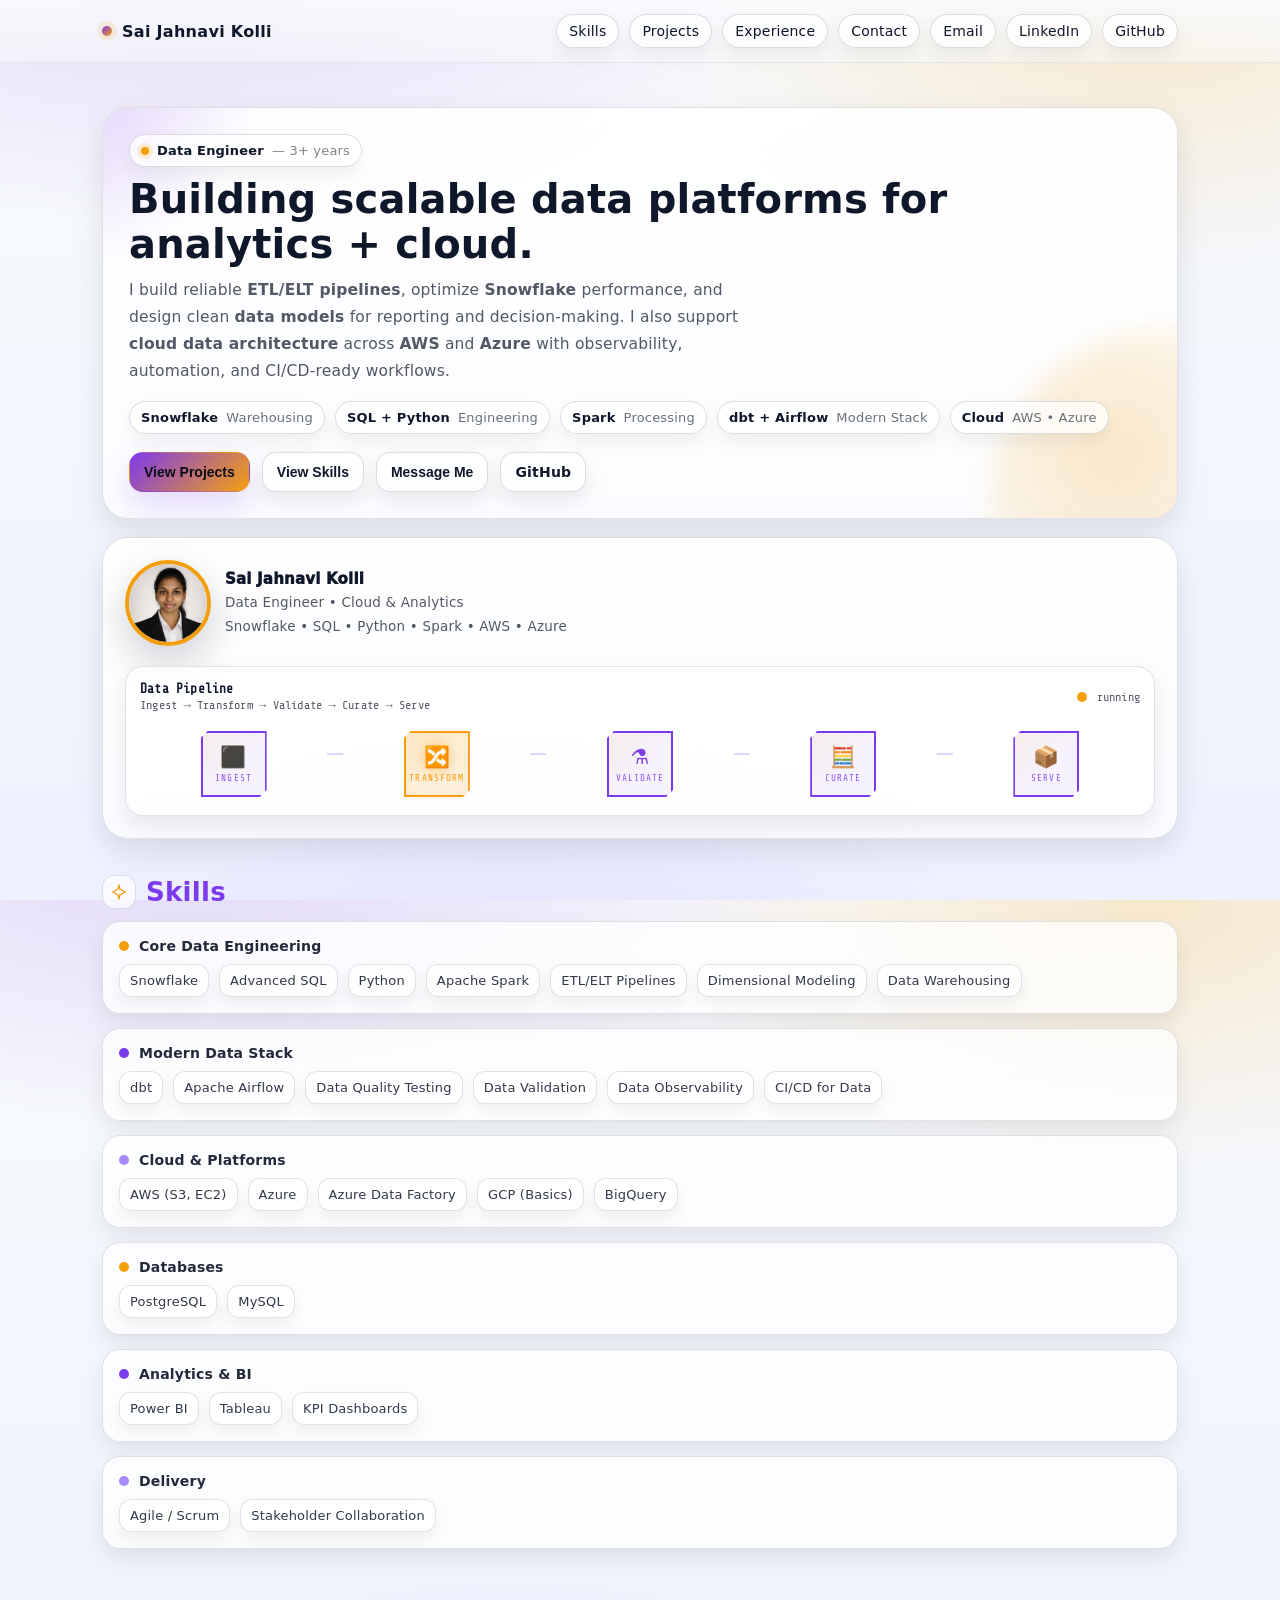
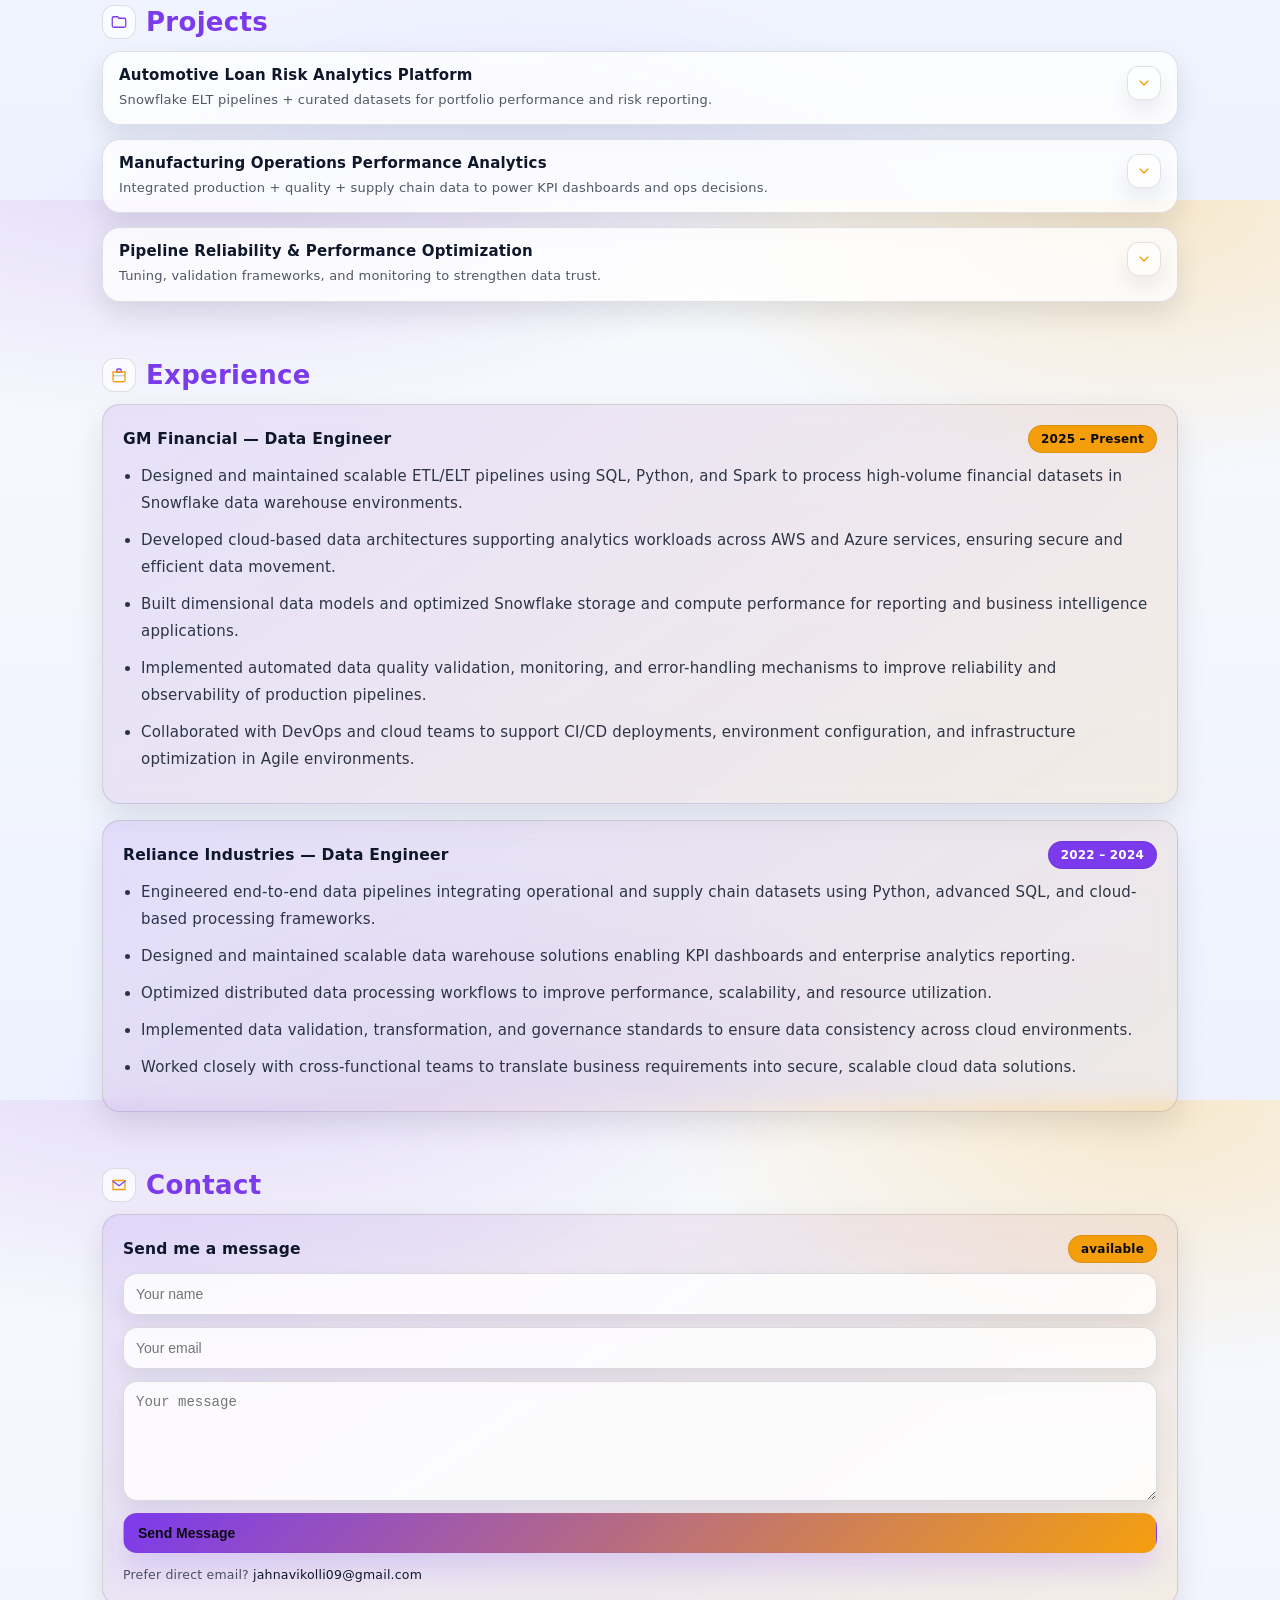
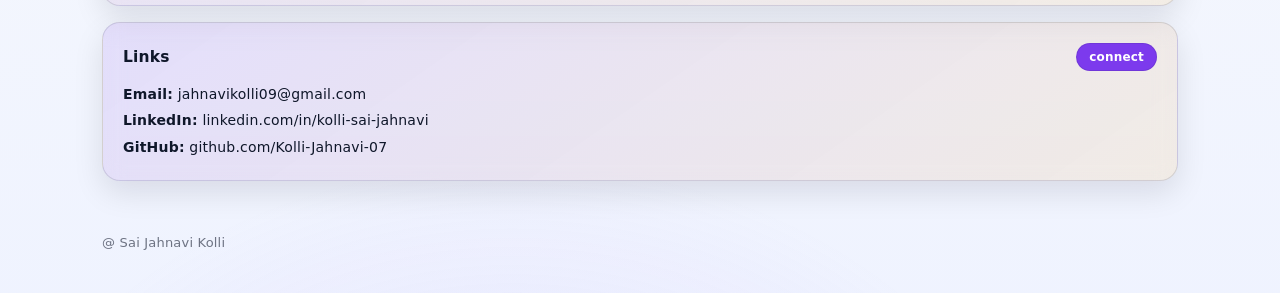
==== index.html @ c8b433aa "Update index.html" ====
<!doctype html>
<html lang="en">
<head>
  <meta charset="utf-8" />
  <meta name="viewport" content="width=device-width,initial-scale=1" />
  <title>Sai Jahnavi Kolli | Data Engineer</title>

  <meta name="description" content="Sai Jahnavi Kolli - Data Engineer specializing in Snowflake, SQL, Python, Spark, and Cloud Data Platforms.">

  <link rel="preconnect" href="https://fonts.googleapis.com">
  <link href="https://fonts.googleapis.com/css2?family=Share+Tech+Mono&family=Bebas+Neue&display=swap" rel="stylesheet">

  <link rel="stylesheet" href="styles.css" />
</head>

<body>
  <div class="topbar">
    <div class="container">
      <div class="nav">
        <div class="brand">
          <span class="dot"></span>
          <span>Sai Jahnavi Kolli</span>
        </div>

        <div class="links">
          <a class="pill" href="#skills">Skills</a>
          <a class="pill" href="#projects">Projects</a>
          <a class="pill" href="#experience">Experience</a>
          <a class="pill" href="#contact">Contact</a>
          <a class="pill" href="mailto:jahnavikolli09@gmail.com">Email</a>
          <a class="pill" href="https://linkedin.com/in/kolli-sai-jahnavi" target="_blank" rel="noreferrer">LinkedIn</a>
          <a class="pill" href="https://github.com/Kolli-Jahnavi-07" target="_blank" rel="noreferrer">GitHub</a>
          <!--
          <a class="pill" href="https://medium.com/@kollijahnavi07" target="_blank" rel="noreferrer">Medium</a>
          -->
        </div>
      </div>
    </div>
  </div>

  <main class="container">
    <!-- HERO -->
    <section class="hero" id="top">
      <div class="heroGrid">
        <div class="card heroMain">
          <div class="glow"></div>
          <div class="glow2"></div>

          <div style="position:relative; z-index:2;">
            <div class="badge" style="width:fit-content;">
              <span class="badgeDot"></span>
              <b>Data Engineer</b> <span style="opacity:.85;">— 3+ years</span>
            </div>

            <h1>Building scalable data platforms for analytics + cloud.</h1>

            <p class="subtitle">
              I build reliable <b>ETL/ELT pipelines</b>, optimize <b>Snowflake</b> performance, and design clean <b>data models</b> for reporting and decision-making.
              I also support <b>cloud data architecture</b> across <b>AWS</b> and <b>Azure</b> with observability, automation, and CI/CD-ready workflows.
            </p>

            <div class="badgeRow">
              <span class="badge"><b>Snowflake</b> Warehousing</span>
              <span class="badge"><b>SQL + Python</b> Engineering</span>
              <span class="badge"><b>Spark</b> Processing</span>
              <span class="badge"><b>dbt + Airflow</b> Modern Stack</span>
              <span class="badge"><b>Cloud</b> AWS • Azure</span>
            </div>

            <div class="ctaRow">
              <button class="btn btnPrimary" data-jump="projects">View Projects</button>
              <button class="btn" data-jump="skills">View Skills</button>
              <button class="btn" data-jump="contact">Message Me</button>
              <a class="btn" href="https://github.com/Kolli-Jahnavi-07" target="_blank" rel="noreferrer">GitHub</a>
            </div>
          </div>
        </div>

        <div class="card heroSide">
          <div class="profileRow">
            <img class="avatar" src="profile.jpg" alt="Profile photo" />
            <div class="idBlock">
              <div class="role">Sai Jahnavi Kolli</div>
              <div class="meta">Data Engineer • Cloud & Analytics</div>
              <div class="meta">Snowflake • SQL • Python • Spark • AWS • Azure</div>
            </div>
          </div>

          <!-- KEEPING YOUR RUNNING ETL PIPELINE -->
          <div class="pipeWrap">
            <div class="pipeTop">
              <div class="left">
                <b>Data Pipeline</b>
                <span>Ingest → Transform → Validate → Curate → Serve</span>
              </div>
              <div class="status">
                <span class="pulse"></span>
                <span>running</span>
              </div>
            </div>

            <div class="cssPipeline" id="cssPipeline"></div>
          </div>
        </div>
      </div>
    </section>

    <!-- SKILLS -->
    <section class="section" id="skills">
      <div class="sectionHeader">
        <h2>
          <span aria-hidden="true" class="sectionIcon">
            <svg width="18" height="18" viewBox="0 0 24 24" fill="none">
              <path d="M12 2l1.2 6.2L20 12l-6.8 3.8L12 22l-1.2-6.2L4 12l6.8-3.8L12 2z" stroke="rgba(245,158,11,1)" stroke-width="1.7" />
            </svg>
          </span>
          Skills
        </h2>
      </div>

      <div class="skillGrid">
        <div class="skillBox">
          <h3><span class="dotSmall yellow"></span>Core Data Engineering</h3>
          <div class="skillPills">
            <span class="skill">Snowflake</span>
            <span class="skill">Advanced SQL</span>
            <span class="skill">Python</span>
            <span class="skill">Apache Spark</span>
            <span class="skill">ETL/ELT Pipelines</span>
            <span class="skill">Dimensional Modeling</span>
            <span class="skill">Data Warehousing</span>
          </div>
        </div>

        <div class="skillBox">
          <h3><span class="dotSmall violet"></span>Modern Data Stack</h3>
          <div class="skillPills">
            <span class="skill">dbt</span>
            <span class="skill">Apache Airflow</span>
            <span class="skill">Data Quality Testing</span>
            <span class="skill">Data Validation</span>
            <span class="skill">Data Observability</span>
            <span class="skill">CI/CD for Data</span>
          </div>
        </div>

        <div class="skillBox">
          <h3><span class="dotSmall violetSoft"></span>Cloud & Platforms</h3>
          <div class="skillPills">
            <span class="skill">AWS (S3, EC2)</span>
            <span class="skill">Azure</span>
            <span class="skill">Azure Data Factory</span>
            <span class="skill">GCP (Basics)</span>
            <span class="skill">BigQuery</span>
          </div>
        </div>

        <div class="skillBox">
          <h3><span class="dotSmall yellow"></span>Databases</h3>
          <div class="skillPills">
            <span class="skill">PostgreSQL</span>
            <span class="skill">MySQL</span>
          </div>
        </div>

        <div class="skillBox">
          <h3><span class="dotSmall violet"></span>Analytics & BI</h3>
          <div class="skillPills">
            <span class="skill">Power BI</span>
            <span class="skill">Tableau</span>
            <span class="skill">KPI Dashboards</span>
          </div>
        </div>

        <div class="skillBox">
          <h3><span class="dotSmall violetSoft"></span>Delivery</h3>
          <div class="skillPills">
            <span class="skill">Agile / Scrum</span>
            <span class="skill">Stakeholder Collaboration</span>
          </div>
        </div>
      </div>
    </section>

    <!-- PROJECTS -->
    <section class="section" id="projects">
      <div class="sectionHeader">
        <h2>
          <span aria-hidden="true" class="sectionIcon">
            <svg width="18" height="18" viewBox="0 0 24 24" fill="none">
              <path d="M3 7a2 2 0 0 1 2-2h5l2 2h7a2 2 0 0 1 2 2v8a2 2 0 0 1-2 2H5a2 2 0 0 1-2-2V7z" stroke="rgba(124,58,237,1)" stroke-width="1.7" />
            </svg>
          </span>
          Projects
        </h2>
      </div>

      <div class="grid3">
        <details class="projectCard">
          <summary>
            <div class="projTitle">
              <b>Automotive Loan Risk Analytics Platform</b>
              <span>Snowflake ELT pipelines + curated datasets for portfolio performance and risk reporting.</span>
            </div>
            <div class="caret" aria-hidden="true">
              <svg width="16" height="16" viewBox="0 0 24 24" fill="none">
                <path d="M6 9l6 6 6-6" stroke="rgba(245,158,11,1)" stroke-width="2" stroke-linecap="round"/>
              </svg>
            </div>
          </summary>
          <div class="projBody">
            Built an analytics-ready warehouse layer in Snowflake with clean dimensional modeling, standardized transformations, and automated validation to support risk KPIs and BI dashboards.
            <div class="tags">
              <span class="tagP">Snowflake</span><span class="tagP">SQL</span><span class="tagP">Python</span><span class="tagP">Dimensional Modeling</span><span class="tagP">dbt</span>
            </div>
          </div>
        </details>

        <details class="projectCard">
          <summary>
            <div class="projTitle">
              <b>Manufacturing Operations Performance Analytics</b>
              <span>Integrated production + quality + supply chain data to power KPI dashboards and ops decisions.</span>
            </div>
            <div class="caret" aria-hidden="true">
              <svg width="16" height="16" viewBox="0 0 24 24" fill="none">
                <path d="M6 9l6 6 6-6" stroke="rgba(245,158,11,1)" stroke-width="2" stroke-linecap="round"/>
              </svg>
            </div>
          </summary>
          <div class="projBody">
            Unified multiple sources into a consistent analytics layer, improved data reliability with profiling/validation, and enabled KPI-based operational reporting for leadership.
            <div class="tags">
              <span class="tagP">SQL</span><span class="tagP">Python</span><span class="tagP">Data Modeling</span><span class="tagP">Analytics</span>
            </div>
          </div>
        </details>

        <details class="projectCard">
          <summary>
            <div class="projTitle">
              <b>Pipeline Reliability & Performance Optimization</b>
              <span>Tuning, validation frameworks, and monitoring to strengthen data trust.</span>
            </div>
            <div class="caret" aria-hidden="true">
              <svg width="16" height="16" viewBox="0 0 24 24" fill="none">
                <path d="M6 9l6 6 6-6" stroke="rgba(245,158,11,1)" stroke-width="2" stroke-linecap="round"/>
              </svg>
            </div>
          </summary>
          <div class="projBody">
            Reduced processing time through query/Spark optimization, standardized reconciliation and error handling, and strengthened observability for production stability.
            <div class="tags">
              <span class="tagP">Spark</span><span class="tagP">Airflow</span><span class="tagP">Data Quality</span><span class="tagP">Snowflake</span>
            </div>
          </div>
        </details>
      </div>
    </section>

    <!-- EXPERIENCE -->
    <section class="section" id="experience">
      <div class="sectionHeader">
        <h2>
          <span aria-hidden="true" class="sectionIcon">
            <svg width="18" height="18" viewBox="0 0 24 24" fill="none">
              <path d="M9 6a2 2 0 0 1 2-2h2a2 2 0 0 1 2 2v2H9V6z" stroke="rgba(124,58,237,1)" stroke-width="1.7"/>
              <path d="M4 8h16v11a2 2 0 0 1-2 2H6a2 2 0 0 1-2-2V8z" stroke="rgba(245,158,11,1)" stroke-width="1.7"/>
              <path d="M4 13h16" stroke="rgba(15,23,42,0.25)" stroke-width="1.4"/>
            </svg>
          </span>
          Experience
        </h2>
      </div>

      <div class="grid2">
        <div class="panel">
          <div class="panelTitle">
            <h3>GM Financial — Data Engineer</h3>
            <span class="chip">2025 – Present</span>
          </div>
          <ul class="expBullets">
            <li>Designed and maintained scalable ETL/ELT pipelines using SQL, Python, and Spark to process high-volume financial datasets in Snowflake data warehouse environments.</li>
            <li>Developed cloud-based data architectures supporting analytics workloads across AWS and Azure services, ensuring secure and efficient data movement.</li>
            <li>Built dimensional data models and optimized Snowflake storage and compute performance for reporting and business intelligence applications.</li>
            <li>Implemented automated data quality validation, monitoring, and error-handling mechanisms to improve reliability and observability of production pipelines.</li>
            <li>Collaborated with DevOps and cloud teams to support CI/CD deployments, environment configuration, and infrastructure optimization in Agile environments.</li>
          </ul>
        </div>

        <div class="panel">
          <div class="panelTitle">
            <h3>Reliance Industries — Data Engineer</h3>
            <span class="chip purple">2022 – 2024</span>
          </div>
          <ul class="expBullets">
            <li>Engineered end-to-end data pipelines integrating operational and supply chain datasets using Python, advanced SQL, and cloud-based processing frameworks.</li>
            <li>Designed and maintained scalable data warehouse solutions enabling KPI dashboards and enterprise analytics reporting.</li>
            <li>Optimized distributed data processing workflows to improve performance, scalability, and resource utilization.</li>
            <li>Implemented data validation, transformation, and governance standards to ensure data consistency across cloud environments.</li>
            <li>Worked closely with cross-functional teams to translate business requirements into secure, scalable cloud data solutions.</li>
          </ul>
        </div>
      </div>
    </section>

    <!-- CONTACT -->
    <section class="section" id="contact">
      <div class="sectionHeader">
        <h2>
          <span aria-hidden="true" class="sectionIcon">
            <svg width="18" height="18" viewBox="0 0 24 24" fill="none">
              <path d="M4 6h16v12H4V6z" stroke="rgba(245,158,11,1)" stroke-width="1.7"/>
              <path d="M4 7l8 6 8-6" stroke="rgba(124,58,237,1)" stroke-width="1.7" stroke-linecap="round"/>
            </svg>
          </span>
          Contact
        </h2>
      </div>

      <div class="grid2">
        <div class="panel">
          <div class="panelTitle">
            <h3>Send me a message</h3>
            <span class="chip">available</span>
          </div>

          <form class="form" action="https://formspree.io/f/xdawzerl" method="POST">
            <input type="hidden" name="_subject" value="New message from saijahnavikolli.com">
            <input type="hidden" name="_next" value="https://saijahnavikolli.com/thankyou.html">
            <input type="text" name="_gotcha" style="display:none">

            <div class="fieldRow">
              <input class="input" type="text" name="name" placeholder="Your name" required />
              <input class="input" type="email" name="email" placeholder="Your email" required />
            </div>

            <textarea class="textarea" name="message" placeholder="Your message" required></textarea>

            <button class="btn btnPrimary" type="submit">Send Message</button>

            <div class="helperText">
              Prefer direct email? <a href="mailto:jahnavikolli09@gmail.com">jahnavikolli09@gmail.com</a>
            </div>
          </form>
        </div>

        <div class="panel">
          <div class="panelTitle">
            <h3>Links</h3>
            <span class="chip purple">connect</span>
          </div>
          <div class="linkBlock">
            <div><b>Email:</b> <a href="mailto:jahnavikolli09@gmail.com">jahnavikolli09@gmail.com</a></div>
            <div><b>LinkedIn:</b> <a href="https://linkedin.com/in/kolli-sai-jahnavi" target="_blank" rel="noreferrer">linkedin.com/in/kolli-sai-jahnavi</a></div>
            <div><b>GitHub:</b> <a href="https://github.com/Kolli-Jahnavi-07" target="_blank" rel="noreferrer">github.com/Kolli-Jahnavi-07</a></div>
         
          </div>
        </div>
      </div>
    </section>

    <footer>@ Sai Jahnavi Kolli</footer>
  </main>

  <script src="script.js"></script>
</body>
</html>
---- styles.css ----
:root{
  /* LIGHT MODE + VIBRANT THEME */
  --bg: #f8fafc;
  --bg2:#eef2ff;
  --text:#0f172a;
  --muted: rgba(15,23,42,0.72);
  --soft: rgba(15,23,42,0.62);

  --yellow: #f59e0b;
  --violet: #7c3aed;
  --violetSoft:#a78bfa;

  --stroke: rgba(15,23,42,0.12);
  --stroke2: rgba(15,23,42,0.18);

  --card: linear-gradient(145deg, rgba(124,58,237,0.12), rgba(245,158,11,0.10));
  --card2: linear-gradient(180deg, rgba(255,255,255,0.92), rgba(255,255,255,0.70));

  --shadow2: 0 12px 30px rgba(2,6,23,0.10);
  --radius: 18px;
  --radius2: 26px;
  --max: 1120px;
}

*{ box-sizing:border-box; }
html,body{ height:100%; }
html{ scroll-behavior: smooth; }

body{
  margin:0;
  background:
    radial-gradient(1100px 520px at 15% -10%, rgba(124,58,237,0.20), transparent 60%),
    radial-gradient(900px 500px at 90% 0%, rgba(245,158,11,0.20), transparent 55%),
    radial-gradient(900px 700px at 40% 120%, rgba(167,139,250,0.18), transparent 60%),
    linear-gradient(180deg, var(--bg), var(--bg2));
  color: var(--text);
  font-family: ui-sans-serif, system-ui, -apple-system, Segoe UI, Roboto, Arial, "Apple Color Emoji","Segoe UI Emoji";
  letter-spacing: 0.2px;
  overflow-x:hidden;
}

a{ color: var(--text); text-decoration:none; }
a:hover{ text-decoration:underline; text-underline-offset:4px; }
.container{ max-width: var(--max); margin:0 auto; padding:0 22px; }

/* ── Topbar ── */
.topbar{
  position: sticky; top:0; z-index:40;
  backdrop-filter: blur(14px);
  background: linear-gradient(to bottom, rgba(248,250,252,0.92), rgba(248,250,252,0.55));
  border-bottom: 1px solid rgba(15,23,42,0.08);
}
.nav{
  display:flex; align-items:center; justify-content:space-between;
  padding: 14px 0; gap: 14px;
}
.brand{
  display:flex; align-items:center; gap:10px;
  font-weight: 900; letter-spacing: .3px; white-space: nowrap;
}
.dot{
  width:10px; height:10px; border-radius:999px;
  background: linear-gradient(135deg, var(--violet), var(--yellow));
  box-shadow: 0 0 0 5px rgba(245,158,11,0.14);
}
.links{
  display:flex; gap: 10px; align-items:center;
  color: var(--muted); font-size: 14px;
  flex-wrap: wrap; justify-content:flex-end;
}
.pill{
  padding: 8px 12px; border-radius: 999px;
  border: 1px solid rgba(15,23,42,0.14);
  background: rgba(255,255,255,0.70);
  transition: transform .18s ease, background .18s ease, border .18s ease;
  display:inline-flex; gap:8px; align-items:center;
  box-shadow: 0 8px 18px rgba(2,6,23,0.06);
}
.pill:hover{
  transform: translateY(-1px);
  background: rgba(255,255,255,0.92);
  border-color: rgba(124,58,237,0.35);
  text-decoration:none;
}

/* ── Hero ── */
.hero{ padding: 44px 0 8px; }
.heroGrid{
  display:grid;
  grid-template-columns: 1fr;  /* ✅ Always single column */
  gap: 18px;
  align-items: stretch;
}
.card{
  border-radius: var(--radius2);
  border: 1px solid rgba(15,23,42,0.12);
  background: var(--card2);
  box-shadow: var(--shadow2);
  position:relative; overflow:hidden;
}
.glow{
  position:absolute; inset:-140px auto auto -140px;
  width: 320px; height: 320px; border-radius: 999px;
  background: radial-gradient(circle at 30% 30%, rgba(124,58,237,0.30), transparent 65%);
  filter: blur(8px); opacity: 0.85; pointer-events:none;
}
.glow2{
  position:absolute; inset:auto -170px -170px auto;
  width: 360px; height: 360px; border-radius: 999px;
  background: radial-gradient(circle at 35% 35%, rgba(245,158,11,0.26), transparent 72%);
  filter: blur(12px); opacity: 0.85; pointer-events:none;
}
.heroMain{ padding: 26px; }
.heroSide{ padding: 22px; display:flex; flex-direction: column; gap: 14px; }

h1{
  margin: 10px 0 10px;
  font-size: 40px; line-height: 1.12; letter-spacing: .2px;
}
.subtitle{
  color: var(--muted); font-size: 15.5px;
  line-height: 1.75; margin: 0 0 16px; max-width: 66ch;
}

/* badges + buttons */
.badgeRow{ display:flex; flex-wrap:wrap; gap:10px; margin-top: 10px; }
.badge{
  font-size: 13px; padding: 8px 11px;
  border-radius: 999px; border: 1px solid rgba(15,23,42,0.14);
  background: rgba(255,255,255,0.75); color: var(--soft);
  display:inline-flex; align-items:center; gap:8px;
  transition: transform .18s ease, border .18s ease, background .18s ease;
  box-shadow: 0 8px 18px rgba(2,6,23,0.06);
}
.badgeDot{
  width:8px;height:8px;border-radius:99px;background:var(--yellow);
  display:inline-block;box-shadow:0 0 0 4px rgba(245,158,11,0.18);
}
.badge b{ color: var(--text); font-weight: 850; }
.badge:hover{ transform: translateY(-1px); border-color: rgba(245,158,11,0.45); background: rgba(255,255,255,0.95); }

.ctaRow{ display:flex; gap: 12px; flex-wrap: wrap; margin-top: 18px; }
.btn{
  padding: 11px 14px; border-radius: 14px;
  border: 1px solid rgba(15,23,42,0.14);
  background: rgba(255,255,255,0.75);
  color: var(--text); cursor: pointer;
  display:inline-flex; align-items:center; gap: 10px;
  transition: transform .18s ease, background .18s ease, border .18s ease;
  font-weight: 800; font-size: 14px;
  box-shadow: 0 10px 22px rgba(2,6,23,0.08);
}
.btn:hover{
  transform: translateY(-1px);
  background: rgba(255,255,255,0.98);
  border-color: rgba(124,58,237,0.35);
  text-decoration:none;
}
.btnPrimary{
  background: linear-gradient(135deg, rgba(124,58,237,1), rgba(245,158,11,0.98));
  color: #0b0a12; border-color: transparent;
  box-shadow: 0 14px 30px rgba(124,58,237,0.18);
}
.btnPrimary:hover{
  background: linear-gradient(135deg, rgba(124,58,237,1), rgba(245,158,11,1));
}

/* Right side profile */
.profileRow{ display:flex; gap: 14px; align-items:center; }
.avatar{
  width: 86px; height: 86px; border-radius: 999px;
  object-fit: cover; border: 4px solid var(--yellow);
  box-shadow: 0 16px 40px rgba(2,6,23,0.18);
  background: rgba(255,255,255,0.8); flex: 0 0 auto;
}
.idBlock{ display:flex; flex-direction: column; gap: 4px; }
.role{ font-weight: 950; font-size: 15px; }
.meta{ color: var(--muted); font-size: 13.5px; line-height:1.5; }

/* Pipeline */
.pipeWrap{
  margin-top: 6px;
  border-radius: 18px;
  border: 1px solid rgba(15,23,42,0.12);
  background: rgba(255,255,255,0.78);
  padding: 14px;
  overflow:hidden;
  box-shadow: 0 10px 22px rgba(2,6,23,0.08);
}
.pipeTop{ display:flex; align-items:center; justify-content: space-between; gap: 12px; margin-bottom: 10px; }
.pipeTop .left{ display:flex; flex-direction: column; gap: 2px; }
.pipeTop .left b{ font-size: 13px; letter-spacing:.2px; font-family: 'Share Tech Mono', monospace; }
.pipeTop .left span{ font-size: 12px; color: var(--muted); font-family: 'Share Tech Mono', monospace; }
.status{ display:flex; align-items:center; gap: 10px; font-size: 12px; color: var(--muted); white-space: nowrap; font-family: 'Share Tech Mono', monospace; }
.pulse{
  width: 10px; height: 10px; border-radius: 99px;
  background: rgba(245,158,11,1);
  animation: pulse 1.6s infinite ease-out;
}
@keyframes pulse{
  0% { box-shadow: 0 0 0 0 rgba(245,158,11,0.45); }
  70%{ box-shadow: 0 0 0 12px rgba(245,158,11,0.00); }
  100%{ box-shadow: 0 0 0 0 rgba(245,158,11,0.00); }
}

/* CSS pipeline boxes */
.cssPipeline{ display:flex; align-items:center; justify-content:center; gap:0; flex-wrap:nowrap; padding: 8px 0 4px; }
.cp-stage{ display:flex; flex-direction:column; align-items:center; gap:6px; flex:1; }
.cp-box{
  width: 66px; height: 66px;
  border: 2px solid var(--violet);
  background: rgba(124,58,237,0.06);
  display:flex; flex-direction:column;
  align-items:center; justify-content:center;
  gap:4px; position:relative;
  clip-path: polygon(7px 0%, 100% 0%, 100% calc(100% - 7px), calc(100% - 7px) 100%, 0% 100%, 0% 7px);
  transition: all 0.3s ease;
  box-shadow: 0 10px 22px rgba(2,6,23,0.06);
}
.cp-box::before{ content:''; position:absolute; inset:0; background: linear-gradient(135deg, rgba(245,158,11,0.08) 0%, transparent 60%); }
.cp-box.active{
  border-color: var(--yellow);
  background: rgba(245,158,11,0.14);
  box-shadow: 0 0 28px rgba(245,158,11,0.22), inset 0 0 14px rgba(245,158,11,0.08);
  animation: cpPulse 1.5s ease-in-out infinite;
}
.cp-box.active .cp-icon{ color: var(--yellow); filter: drop-shadow(0 0 7px rgba(245,158,11,0.55)); }
.cp-box.active .cp-label{ color: var(--yellow); }
.cp-icon{ font-size: 1.3rem; color: var(--violet); transition: all 0.3s; }
.cp-label{ font-size: 0.58rem; letter-spacing: 0.12em; color: rgba(124,58,237,0.85); font-family: 'Share Tech Mono', monospace; transition: all 0.3s; text-align:center; }
.cp-connector{ flex:0 0 auto; width:16px; height:2px; background: rgba(124,58,237,0.22); position:relative; overflow:hidden; margin-bottom: 20px; }
.cp-connector::after{ content:''; position:absolute; top:0; left:-100%; width:100%; height:100%; background: linear-gradient(90deg, transparent, var(--yellow), transparent); }
.cp-connector.flowing::after{ animation: cpFlow 1s linear infinite; }
@keyframes cpFlow{ from{ left:-100%; } to{ left:100%; } }
@keyframes cpPulse{ 0%,100%{ transform:scale(1);} 50%{ transform:scale(1.05);} }

/* Sections */
.section{ padding: 28px 0; }
.sectionHeader{ display:flex; align-items:center; justify-content: space-between; gap: 12px; margin-bottom: 12px; }
.sectionHeader h2{
  margin:0; font-size: 26px; letter-spacing: 0.3px;
  display:flex; align-items:center; gap:10px;
  color: var(--violet);
}
.sectionIcon{
  display:inline-flex;align-items:center;justify-content:center;
  width:34px;height:34px;border-radius:12px;
  background:rgba(255,255,255,0.7);
  border:1px solid rgba(15,23,42,0.12);
}

/* ✅ Always stacked (one by one) */
.grid2{ display:grid; grid-template-columns: 1fr; gap: 16px; }
.grid3{ display:grid; grid-template-columns: 1fr; gap: 14px; }
.skillGrid{ display:grid; grid-template-columns: 1fr; gap: 14px; }

.panel{
  padding: 20px; border-radius: var(--radius);
  border: 1px solid rgba(15,23,42,0.12);
  background: var(--card);
  box-shadow: var(--shadow2);
  backdrop-filter: blur(10px);
}
.panelTitle{ display:flex; align-items:center; justify-content: space-between; gap: 10px; margin-bottom: 10px; }
.panelTitle h3{ margin:0; font-size: 15.5px; letter-spacing:.2px; }
.chip{
  font-size: 12px; color: #0b0a12; padding: 6px 12px;
  border-radius: 999px; background: var(--yellow);
  border: 1px solid rgba(15,23,42,0.10); font-weight: 900;
}
.chip.purple{ background: var(--violet); color:#fff; }

.skillBox{
  border-radius: 18px; border: 1px solid rgba(15,23,42,0.12);
  background: rgba(255,255,255,0.78); padding: 16px;
  box-shadow: 0 10px 22px rgba(2,6,23,0.08);
}
.skillBox h3{ margin:0 0 10px; font-size: 14px; color: rgba(15,23,42,0.92); display:flex; align-items:center; gap:10px; letter-spacing:.2px; }
.dotSmall{ width:10px;height:10px;border-radius:99px; display:inline-block; }
.dotSmall.yellow{ background: var(--yellow); }
.dotSmall.violet{ background: var(--violet); }
.dotSmall.violetSoft{ background: var(--violetSoft); }

.skillPills{ display:flex; flex-wrap:wrap; gap:10px; }
.skill{
  padding: 8px 10px; border-radius: 12px;
  border: 1px solid rgba(15,23,42,0.12);
  background: rgba(255,255,255,0.70);
  font-size: 13px; color: rgba(15,23,42,0.86);
  transition: transform .18s ease, border .18s ease, background .18s ease;
  box-shadow: 0 8px 18px rgba(2,6,23,0.06);
}
.skill:hover{ transform: translateY(-1px); border-color: rgba(245,158,11,0.45); background: rgba(255,255,255,0.96); }

/* Projects */
.projectCard{
  border-radius: 18px; border: 1px solid rgba(15,23,42,0.12);
  background: rgba(255,255,255,0.78); padding: 14px 16px;
  box-shadow: 0 12px 28px rgba(2,6,23,0.10);
}
details.projectCard{ overflow:hidden; }
details.projectCard summary{
  list-style:none; cursor:pointer;
  display:flex; align-items:flex-start;
  justify-content: space-between; gap: 12px; outline:none;
}
details.projectCard summary::-webkit-details-marker{ display:none; }
.projTitle{ display:flex; flex-direction:column; gap:6px; }
.projTitle b{ font-size: 15px; letter-spacing:.2px; }
.projTitle span{ color: var(--muted); font-size: 13px; line-height:1.55; }
.caret{
  flex:0 0 auto; width:34px; height:34px;
  border-radius:12px; border:1px solid rgba(15,23,42,0.12);
  background: rgba(255,255,255,0.75);
  display:flex; align-items:center; justify-content:center;
  transition: transform .18s ease, border .18s ease, background .18s ease;
  box-shadow: 0 10px 22px rgba(2,6,23,0.08);
}
details[open] .caret{ transform: rotate(180deg); border-color: rgba(245,158,11,0.45); }
.projBody{
  margin-top: 12px; padding-top: 12px;
  border-top: 1px solid rgba(15,23,42,0.10);
  color: rgba(15,23,42,0.86);
  font-size: 13.5px; line-height:1.75;
}
.tags{ margin-top: 10px; display:flex; flex-wrap:wrap; gap:8px; }
.tagP{
  font-size: 12px; padding: 6px 10px; border-radius: 999px;
  border: 1px solid rgba(15,23,42,0.12);
  background: rgba(255,255,255,0.72);
  color: rgba(15,23,42,0.82);
  box-shadow: 0 8px 18px rgba(2,6,23,0.06);
}

/* Experience */
.expBullets{ margin: 10px 0 0; padding-left: 18px; color: rgba(15,23,42,0.86); line-height:1.8; font-size: 15px; }
.expBullets li{ margin: 10px 0; }

/* Contact */
.form{ display:flex; flex-direction:column; gap:12px; margin-top:10px; }
.fieldRow{ display:grid; grid-template-columns: 1fr; gap: 12px; } /* ✅ stacked */
.input, .textarea{
  width:100%; border-radius: 14px;
  border: 1px solid rgba(15,23,42,0.14);
  background: rgba(255,255,255,0.82);
  color: var(--text);
  padding: 12px;
  font-size: 14px;
  outline:none;
  transition: border .18s ease, background .18s ease;
  box-shadow: 0 10px 22px rgba(2,6,23,0.08);
}
.textarea{ min-height: 120px; resize: vertical; }
.input:focus, .textarea:focus{ border-color: rgba(245,158,11,0.60); background: rgba(255,255,255,0.98); }
.helperText{ color: var(--muted); font-size:12.5px; line-height:1.6; }

.linkBlock{ color: var(--muted); font-size:14px; line-height:1.9; }
.linkBlock b{ color: var(--text); }

footer{ padding: 26px 0 44px; color: rgba(15,23,42,0.58); font-size: 13px; }
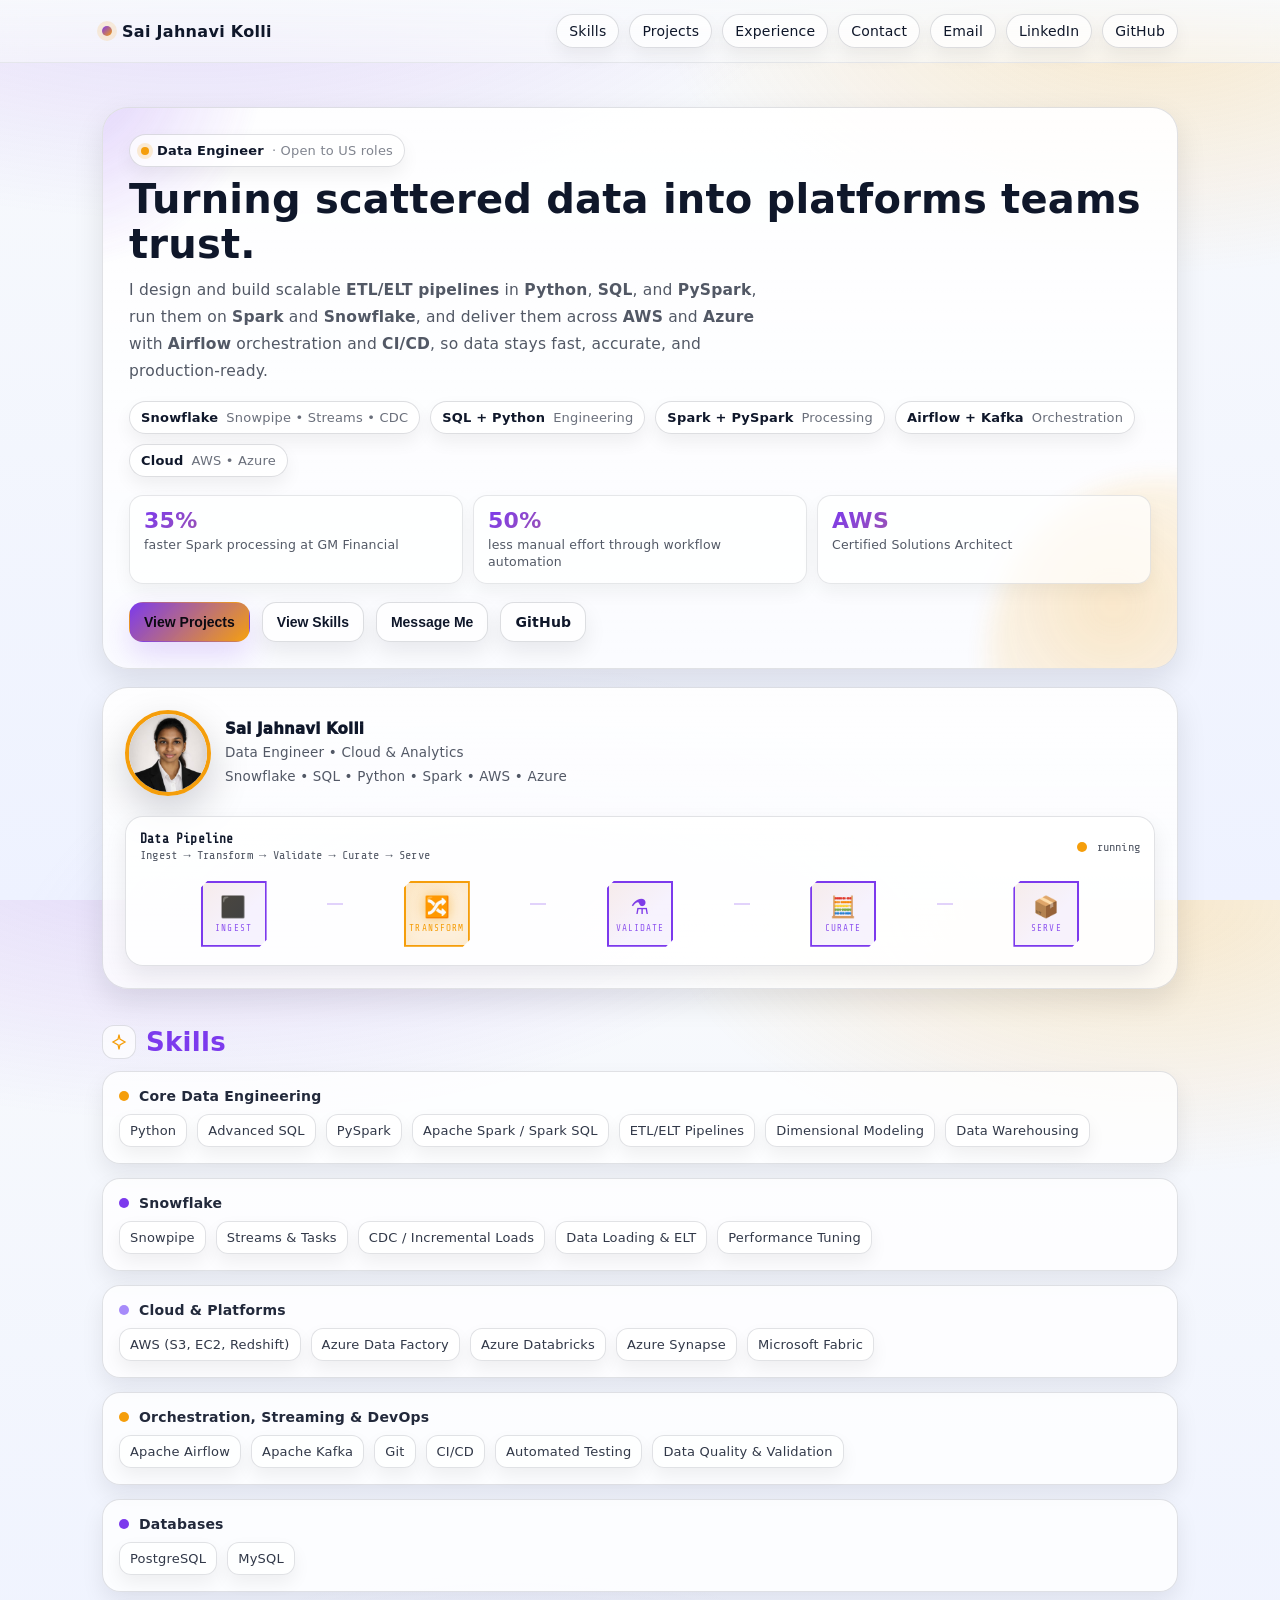
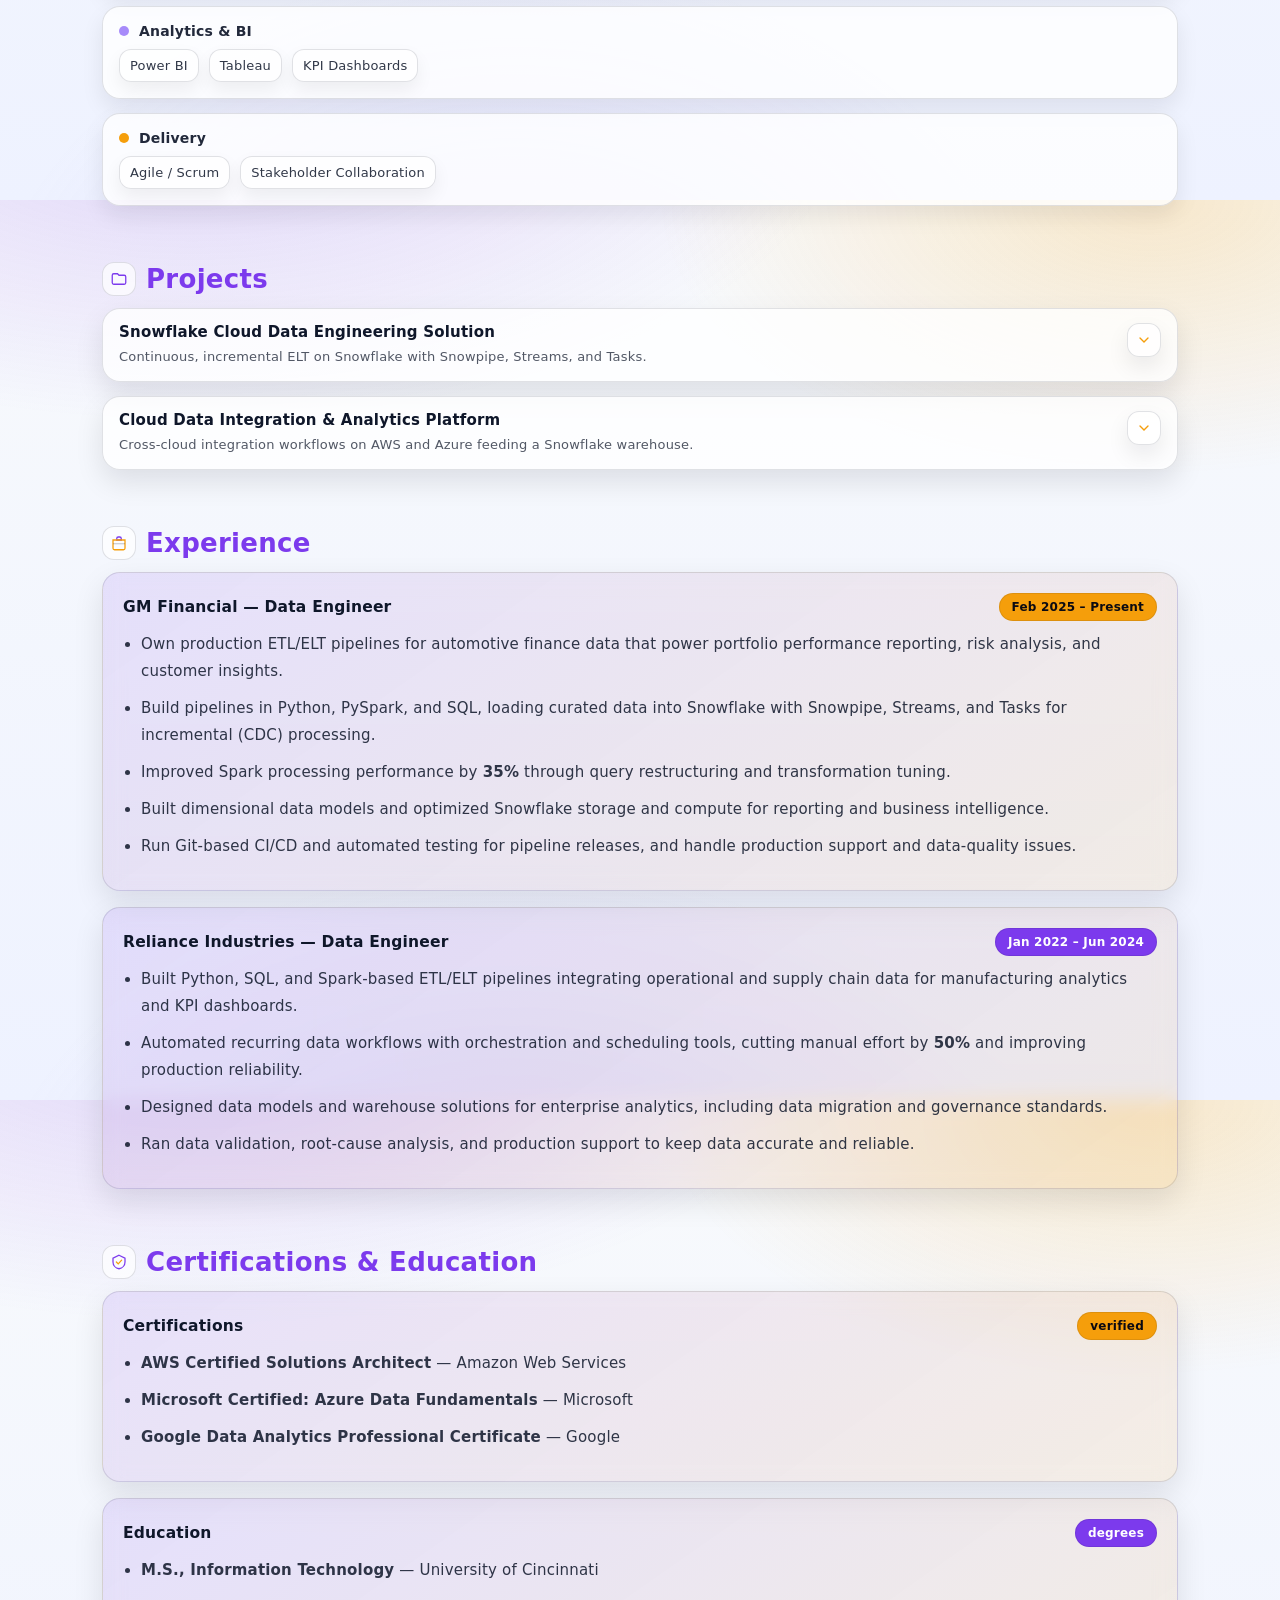
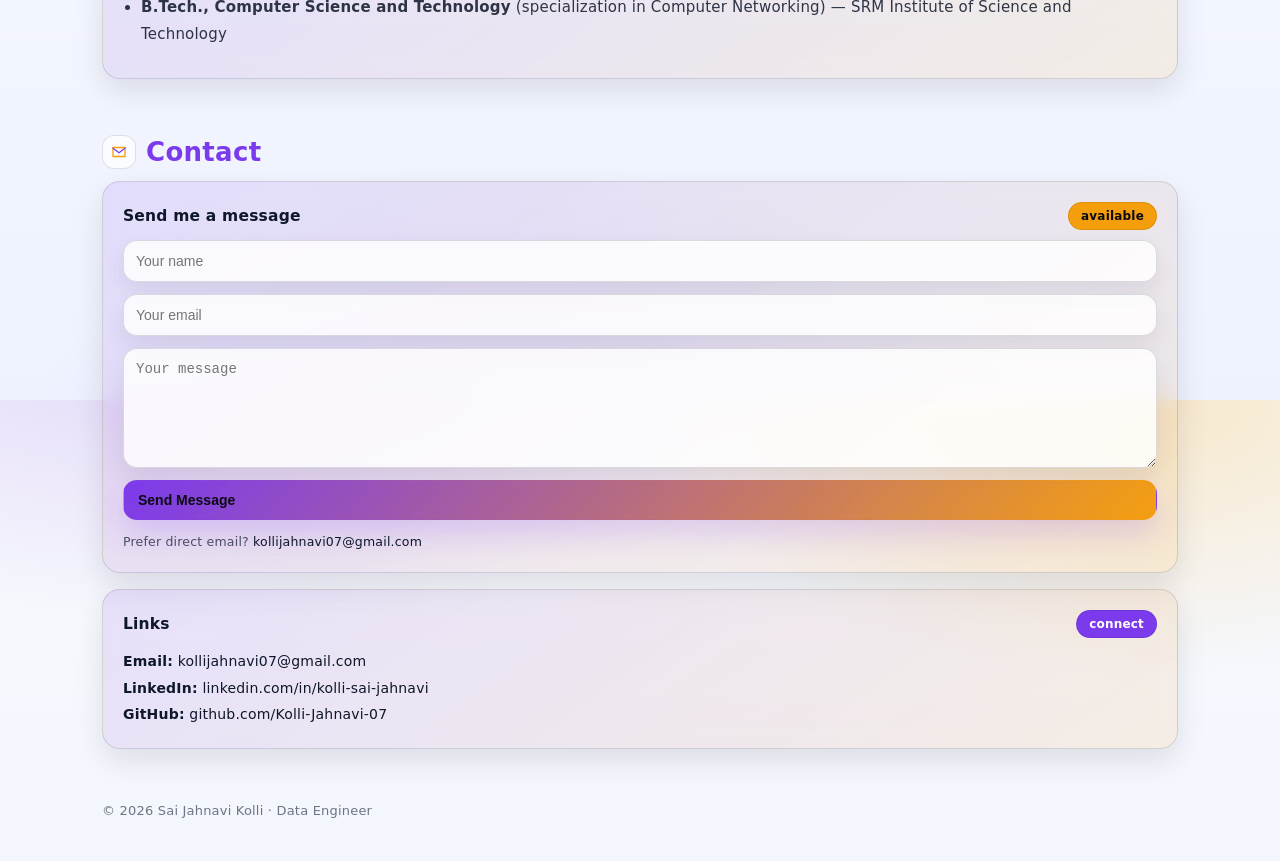
==== commit 2df22cdd: "Refresh portfolio: align content with resume and LinkedIn, add credentials, fix contact form redirec" ====
--- a/index.html
+++ b/index.html
@@ -5,10 +5,15 @@
   <meta name="viewport" content="width=device-width,initial-scale=1" />
   <title>Sai Jahnavi Kolli | Data Engineer</title>
 
-  <meta name="description" content="Sai Jahnavi Kolli - Data Engineer specializing in Snowflake, SQL, Python, Spark, and Cloud Data Platforms.">
+  <meta name="description" content="Sai Jahnavi Kolli - Data Engineer building scalable ETL/ELT pipelines and cloud data platforms with Snowflake, Python, SQL, PySpark, Spark, AWS, and Azure.">
+  <meta property="og:title" content="Sai Jahnavi Kolli | Data Engineer" />
+  <meta property="og:description" content="Data Engineer building reliable, analytics-ready data platforms with Snowflake, PySpark, Airflow, AWS, and Azure." />
+  <meta property="og:url" content="https://saijahnavikolli.com/" />
+  <meta property="og:image" content="https://saijahnavikolli.com/profile.jpg" />
+  <meta property="og:type" content="website" />
 
   <link rel="preconnect" href="https://fonts.googleapis.com">
-  <link href="https://fonts.googleapis.com/css2?family=Share+Tech+Mono&family=Bebas+Neue&display=swap" rel="stylesheet">
+  <link href="https://fonts.googleapis.com/css2?family=Share+Tech+Mono&display=swap" rel="stylesheet">
 
   <link rel="stylesheet" href="styles.css" />
 </head>
@@ -27,7 +32,7 @@
           <a class="pill" href="#projects">Projects</a>
           <a class="pill" href="#experience">Experience</a>
           <a class="pill" href="#contact">Contact</a>
-          <a class="pill" href="mailto:jahnavikolli09@gmail.com">Email</a>
+          <a class="pill" href="mailto:kollijahnavi07@gmail.com">Email</a>
           <a class="pill" href="https://linkedin.com/in/kolli-sai-jahnavi" target="_blank" rel="noreferrer">LinkedIn</a>
           <a class="pill" href="https://github.com/Kolli-Jahnavi-07" target="_blank" rel="noreferrer">GitHub</a>
           <!--
@@ -49,22 +54,28 @@
           <div style="position:relative; z-index:2;">
             <div class="badge" style="width:fit-content;">
               <span class="badgeDot"></span>
-              <b>Data Engineer</b> <span style="opacity:.85;">— 3+ years</span>
-            </div>
-
-            <h1>Building scalable data platforms for analytics + cloud.</h1>
+              <b>Data Engineer</b> <span style="opacity:.85;">· Open to US roles</span>
+            </div>
+
+            <h1>Turning scattered data into platforms teams trust.</h1>
 
             <p class="subtitle">
-              I build reliable <b>ETL/ELT pipelines</b>, optimize <b>Snowflake</b> performance, and design clean <b>data models</b> for reporting and decision-making.
-              I also support <b>cloud data architecture</b> across <b>AWS</b> and <b>Azure</b> with observability, automation, and CI/CD-ready workflows.
+              I design and build scalable <b>ETL/ELT pipelines</b> in <b>Python</b>, <b>SQL</b>, and <b>PySpark</b>, run them on <b>Spark</b> and <b>Snowflake</b>,
+              and deliver them across <b>AWS</b> and <b>Azure</b> with <b>Airflow</b> orchestration and <b>CI/CD</b>, so data stays fast, accurate, and production-ready.
             </p>
 
             <div class="badgeRow">
-              <span class="badge"><b>Snowflake</b> Warehousing</span>
+              <span class="badge"><b>Snowflake</b> Snowpipe • Streams • CDC</span>
               <span class="badge"><b>SQL + Python</b> Engineering</span>
-              <span class="badge"><b>Spark</b> Processing</span>
-              <span class="badge"><b>dbt + Airflow</b> Modern Stack</span>
+              <span class="badge"><b>Spark + PySpark</b> Processing</span>
+              <span class="badge"><b>Airflow + Kafka</b> Orchestration</span>
               <span class="badge"><b>Cloud</b> AWS • Azure</span>
+            </div>
+
+            <div class="statRow">
+              <div class="stat"><b>35%</b><span>faster Spark processing at GM Financial</span></div>
+              <div class="stat"><b>50%</b><span>less manual effort through workflow automation</span></div>
+              <div class="stat"><b>AWS</b><span>Certified Solutions Architect</span></div>
             </div>
 
             <div class="ctaRow">
@@ -122,10 +133,10 @@
         <div class="skillBox">
           <h3><span class="dotSmall yellow"></span>Core Data Engineering</h3>
           <div class="skillPills">
-            <span class="skill">Snowflake</span>
+            <span class="skill">Python</span>
             <span class="skill">Advanced SQL</span>
-            <span class="skill">Python</span>
-            <span class="skill">Apache Spark</span>
+            <span class="skill">PySpark</span>
+            <span class="skill">Apache Spark / Spark SQL</span>
             <span class="skill">ETL/ELT Pipelines</span>
             <span class="skill">Dimensional Modeling</span>
             <span class="skill">Data Warehousing</span>
@@ -133,30 +144,41 @@
         </div>
 
         <div class="skillBox">
-          <h3><span class="dotSmall violet"></span>Modern Data Stack</h3>
-          <div class="skillPills">
-            <span class="skill">dbt</span>
+          <h3><span class="dotSmall violet"></span>Snowflake</h3>
+          <div class="skillPills">
+            <span class="skill">Snowpipe</span>
+            <span class="skill">Streams &amp; Tasks</span>
+            <span class="skill">CDC / Incremental Loads</span>
+            <span class="skill">Data Loading &amp; ELT</span>
+            <span class="skill">Performance Tuning</span>
+          </div>
+        </div>
+
+        <div class="skillBox">
+          <h3><span class="dotSmall violetSoft"></span>Cloud &amp; Platforms</h3>
+          <div class="skillPills">
+            <span class="skill">AWS (S3, EC2, Redshift)</span>
+            <span class="skill">Azure Data Factory</span>
+            <span class="skill">Azure Databricks</span>
+            <span class="skill">Azure Synapse</span>
+            <span class="skill">Microsoft Fabric</span>
+          </div>
+        </div>
+
+        <div class="skillBox">
+          <h3><span class="dotSmall yellow"></span>Orchestration, Streaming &amp; DevOps</h3>
+          <div class="skillPills">
             <span class="skill">Apache Airflow</span>
-            <span class="skill">Data Quality Testing</span>
-            <span class="skill">Data Validation</span>
-            <span class="skill">Data Observability</span>
-            <span class="skill">CI/CD for Data</span>
-          </div>
-        </div>
-
-        <div class="skillBox">
-          <h3><span class="dotSmall violetSoft"></span>Cloud & Platforms</h3>
-          <div class="skillPills">
-            <span class="skill">AWS (S3, EC2)</span>
-            <span class="skill">Azure</span>
-            <span class="skill">Azure Data Factory</span>
-            <span class="skill">GCP (Basics)</span>
-            <span class="skill">BigQuery</span>
-          </div>
-        </div>
-
-        <div class="skillBox">
-          <h3><span class="dotSmall yellow"></span>Databases</h3>
+            <span class="skill">Apache Kafka</span>
+            <span class="skill">Git</span>
+            <span class="skill">CI/CD</span>
+            <span class="skill">Automated Testing</span>
+            <span class="skill">Data Quality &amp; Validation</span>
+          </div>
+        </div>
+
+        <div class="skillBox">
+          <h3><span class="dotSmall violet"></span>Databases</h3>
           <div class="skillPills">
             <span class="skill">PostgreSQL</span>
             <span class="skill">MySQL</span>
@@ -164,7 +186,7 @@
         </div>
 
         <div class="skillBox">
-          <h3><span class="dotSmall violet"></span>Analytics & BI</h3>
+          <h3><span class="dotSmall violetSoft"></span>Analytics &amp; BI</h3>
           <div class="skillPills">
             <span class="skill">Power BI</span>
             <span class="skill">Tableau</span>
@@ -173,7 +195,7 @@
         </div>
 
         <div class="skillBox">
-          <h3><span class="dotSmall violetSoft"></span>Delivery</h3>
+          <h3><span class="dotSmall yellow"></span>Delivery</h3>
           <div class="skillPills">
             <span class="skill">Agile / Scrum</span>
             <span class="skill">Stakeholder Collaboration</span>
@@ -199,8 +221,8 @@
         <details class="projectCard">
           <summary>
             <div class="projTitle">
-              <b>Automotive Loan Risk Analytics Platform</b>
-              <span>Snowflake ELT pipelines + curated datasets for portfolio performance and risk reporting.</span>
+              <b>Snowflake Cloud Data Engineering Solution</b>
+              <span>Continuous, incremental ELT on Snowflake with Snowpipe, Streams, and Tasks.</span>
             </div>
             <div class="caret" aria-hidden="true">
               <svg width="16" height="16" viewBox="0 0 24 24" fill="none">
@@ -209,18 +231,17 @@
             </div>
           </summary>
           <div class="projBody">
-            Built an analytics-ready warehouse layer in Snowflake with clean dimensional modeling, standardized transformations, and automated validation to support risk KPIs and BI dashboards.
+            Designed a Snowflake-based solution for scalable ingestion, ELT processing, and analytics-ready data preparation. Used Snowpipe for continuous loading, Streams for change tracking, and Tasks for scheduled processing to build incremental (CDC) pipelines.
             <div class="tags">
-              <span class="tagP">Snowflake</span><span class="tagP">SQL</span><span class="tagP">Python</span><span class="tagP">Dimensional Modeling</span><span class="tagP">dbt</span>
+              <span class="tagP">Snowflake</span><span class="tagP">SQL</span><span class="tagP">Python</span><span class="tagP">PySpark</span><span class="tagP">AWS</span>
             </div>
           </div>
         </details>
-
         <details class="projectCard">
           <summary>
             <div class="projTitle">
-              <b>Manufacturing Operations Performance Analytics</b>
-              <span>Integrated production + quality + supply chain data to power KPI dashboards and ops decisions.</span>
+              <b>Cloud Data Integration &amp; Analytics Platform</b>
+              <span>Cross-cloud integration workflows on AWS and Azure feeding a Snowflake warehouse.</span>
             </div>
             <div class="caret" aria-hidden="true">
               <svg width="16" height="16" viewBox="0 0 24 24" fill="none">
@@ -229,29 +250,9 @@
             </div>
           </summary>
           <div class="projBody">
-            Unified multiple sources into a consistent analytics layer, improved data reliability with profiling/validation, and enabled KPI-based operational reporting for leadership.
+            Built data integration and transformation workflows across AWS and Azure, feeding a Snowflake warehouse for analytics. Applied data modeling, validation checks, and CI/CD practices to keep pipelines production-ready.
             <div class="tags">
-              <span class="tagP">SQL</span><span class="tagP">Python</span><span class="tagP">Data Modeling</span><span class="tagP">Analytics</span>
-            </div>
-          </div>
-        </details>
-
-        <details class="projectCard">
-          <summary>
-            <div class="projTitle">
-              <b>Pipeline Reliability & Performance Optimization</b>
-              <span>Tuning, validation frameworks, and monitoring to strengthen data trust.</span>
-            </div>
-            <div class="caret" aria-hidden="true">
-              <svg width="16" height="16" viewBox="0 0 24 24" fill="none">
-                <path d="M6 9l6 6 6-6" stroke="rgba(245,158,11,1)" stroke-width="2" stroke-linecap="round"/>
-              </svg>
-            </div>
-          </summary>
-          <div class="projBody">
-            Reduced processing time through query/Spark optimization, standardized reconciliation and error handling, and strengthened observability for production stability.
-            <div class="tags">
-              <span class="tagP">Spark</span><span class="tagP">Airflow</span><span class="tagP">Data Quality</span><span class="tagP">Snowflake</span>
+              <span class="tagP">Python</span><span class="tagP">SQL</span><span class="tagP">Spark</span><span class="tagP">Snowflake</span><span class="tagP">Azure Data Factory</span><span class="tagP">CI/CD</span>
             </div>
           </div>
         </details>
@@ -277,28 +278,67 @@
         <div class="panel">
           <div class="panelTitle">
             <h3>GM Financial — Data Engineer</h3>
-            <span class="chip">2025 – Present</span>
+            <span class="chip">Feb 2025 – Present</span>
           </div>
           <ul class="expBullets">
-            <li>Designed and maintained scalable ETL/ELT pipelines using SQL, Python, and Spark to process high-volume financial datasets in Snowflake data warehouse environments.</li>
-            <li>Developed cloud-based data architectures supporting analytics workloads across AWS and Azure services, ensuring secure and efficient data movement.</li>
-            <li>Built dimensional data models and optimized Snowflake storage and compute performance for reporting and business intelligence applications.</li>
-            <li>Implemented automated data quality validation, monitoring, and error-handling mechanisms to improve reliability and observability of production pipelines.</li>
-            <li>Collaborated with DevOps and cloud teams to support CI/CD deployments, environment configuration, and infrastructure optimization in Agile environments.</li>
+            <li>Own production ETL/ELT pipelines for automotive finance data that power portfolio performance reporting, risk analysis, and customer insights.</li>
+            <li>Build pipelines in Python, PySpark, and SQL, loading curated data into Snowflake with Snowpipe, Streams, and Tasks for incremental (CDC) processing.</li>
+            <li>Improved Spark processing performance by <b>35%</b> through query restructuring and transformation tuning.</li>
+            <li>Built dimensional data models and optimized Snowflake storage and compute for reporting and business intelligence.</li>
+            <li>Run Git-based CI/CD and automated testing for pipeline releases, and handle production support and data-quality issues.</li>
           </ul>
         </div>
 
         <div class="panel">
           <div class="panelTitle">
             <h3>Reliance Industries — Data Engineer</h3>
-            <span class="chip purple">2022 – 2024</span>
+            <span class="chip purple">Jan 2022 – Jun 2024</span>
           </div>
           <ul class="expBullets">
-            <li>Engineered end-to-end data pipelines integrating operational and supply chain datasets using Python, advanced SQL, and cloud-based processing frameworks.</li>
-            <li>Designed and maintained scalable data warehouse solutions enabling KPI dashboards and enterprise analytics reporting.</li>
-            <li>Optimized distributed data processing workflows to improve performance, scalability, and resource utilization.</li>
-            <li>Implemented data validation, transformation, and governance standards to ensure data consistency across cloud environments.</li>
-            <li>Worked closely with cross-functional teams to translate business requirements into secure, scalable cloud data solutions.</li>
+            <li>Built Python, SQL, and Spark-based ETL/ELT pipelines integrating operational and supply chain data for manufacturing analytics and KPI dashboards.</li>
+            <li>Automated recurring data workflows with orchestration and scheduling tools, cutting manual effort by <b>50%</b> and improving production reliability.</li>
+            <li>Designed data models and warehouse solutions for enterprise analytics, including data migration and governance standards.</li>
+            <li>Ran data validation, root-cause analysis, and production support to keep data accurate and reliable.</li>
+          </ul>
+        </div>
+      </div>
+    </section>
+
+    <!-- CREDENTIALS -->
+    <section class="section" id="credentials">
+      <div class="sectionHeader">
+        <h2>
+          <span aria-hidden="true" class="sectionIcon">
+            <svg width="18" height="18" viewBox="0 0 24 24" fill="none">
+              <path d="M12 3l8 4v5c0 4.5-3.4 8.3-8 9-4.6-.7-8-4.5-8-9V7l8-4z" stroke="rgba(124,58,237,1)" stroke-width="1.7"/>
+              <path d="M8.5 12l2.5 2.5 4.5-5" stroke="rgba(245,158,11,1)" stroke-width="1.7" stroke-linecap="round"/>
+            </svg>
+          </span>
+          Certifications &amp; Education
+        </h2>
+      </div>
+
+      <div class="grid2">
+        <div class="panel">
+          <div class="panelTitle">
+            <h3>Certifications</h3>
+            <span class="chip">verified</span>
+          </div>
+          <ul class="expBullets">
+            <li><b>AWS Certified Solutions Architect</b> — Amazon Web Services</li>
+            <li><b>Microsoft Certified: Azure Data Fundamentals</b> — Microsoft</li>
+            <li><b>Google Data Analytics Professional Certificate</b> — Google</li>
+          </ul>
+        </div>
+
+        <div class="panel">
+          <div class="panelTitle">
+            <h3>Education</h3>
+            <span class="chip purple">degrees</span>
+          </div>
+          <ul class="expBullets">
+            <li><b>M.S., Information Technology</b> — University of Cincinnati</li>
+            <li><b>B.Tech., Computer Science and Technology</b> (specialization in Computer Networking) — SRM Institute of Science and Technology</li>
           </ul>
         </div>
       </div>
@@ -340,7 +380,7 @@
             <button class="btn btnPrimary" type="submit">Send Message</button>
 
             <div class="helperText">
-              Prefer direct email? <a href="mailto:jahnavikolli09@gmail.com">jahnavikolli09@gmail.com</a>
+              Prefer direct email? <a href="mailto:kollijahnavi07@gmail.com">kollijahnavi07@gmail.com</a>
             </div>
           </form>
         </div>
@@ -351,7 +391,7 @@
             <span class="chip purple">connect</span>
           </div>
           <div class="linkBlock">
-            <div><b>Email:</b> <a href="mailto:jahnavikolli09@gmail.com">jahnavikolli09@gmail.com</a></div>
+            <div><b>Email:</b> <a href="mailto:kollijahnavi07@gmail.com">kollijahnavi07@gmail.com</a></div>
             <div><b>LinkedIn:</b> <a href="https://linkedin.com/in/kolli-sai-jahnavi" target="_blank" rel="noreferrer">linkedin.com/in/kolli-sai-jahnavi</a></div>
             <div><b>GitHub:</b> <a href="https://github.com/Kolli-Jahnavi-07" target="_blank" rel="noreferrer">github.com/Kolli-Jahnavi-07</a></div>
          
@@ -360,7 +400,7 @@
       </div>
     </section>
 
-    <footer>@ Sai Jahnavi Kolli</footer>
+    <footer>© <span id="year">2026</span> Sai Jahnavi Kolli · Data Engineer</footer>
   </main>
 
   <script src="script.js"></script>
--- a/styles.css
+++ b/styles.css
@@ -358,3 +358,25 @@
 .linkBlock b{ color: var(--text); }
 
 footer{ padding: 26px 0 44px; color: rgba(15,23,42,0.58); font-size: 13px; }
+
+/* ── Impact stats (hero) ── */
+.statRow{
+  display:grid; grid-template-columns: repeat(3, minmax(0,1fr));
+  gap: 10px; margin: 18px 0 4px;
+}
+.stat{
+  padding: 12px 14px; border-radius: 14px;
+  background: rgba(255,255,255,0.72);
+  border: 1px solid rgba(15,23,42,0.10);
+  box-shadow: 0 8px 18px rgba(2,6,23,0.05);
+  display:flex; flex-direction:column; gap: 4px;
+}
+.stat b{
+  font-size: 22px; letter-spacing:.3px;
+  background: linear-gradient(135deg, var(--violet), var(--yellow));
+  -webkit-background-clip:text; background-clip:text; color: transparent;
+}
+.stat span{ font-size: 12.5px; color: var(--muted); line-height:1.35; }
+@media (max-width: 560px){
+  .statRow{ grid-template-columns: 1fr; }
+}
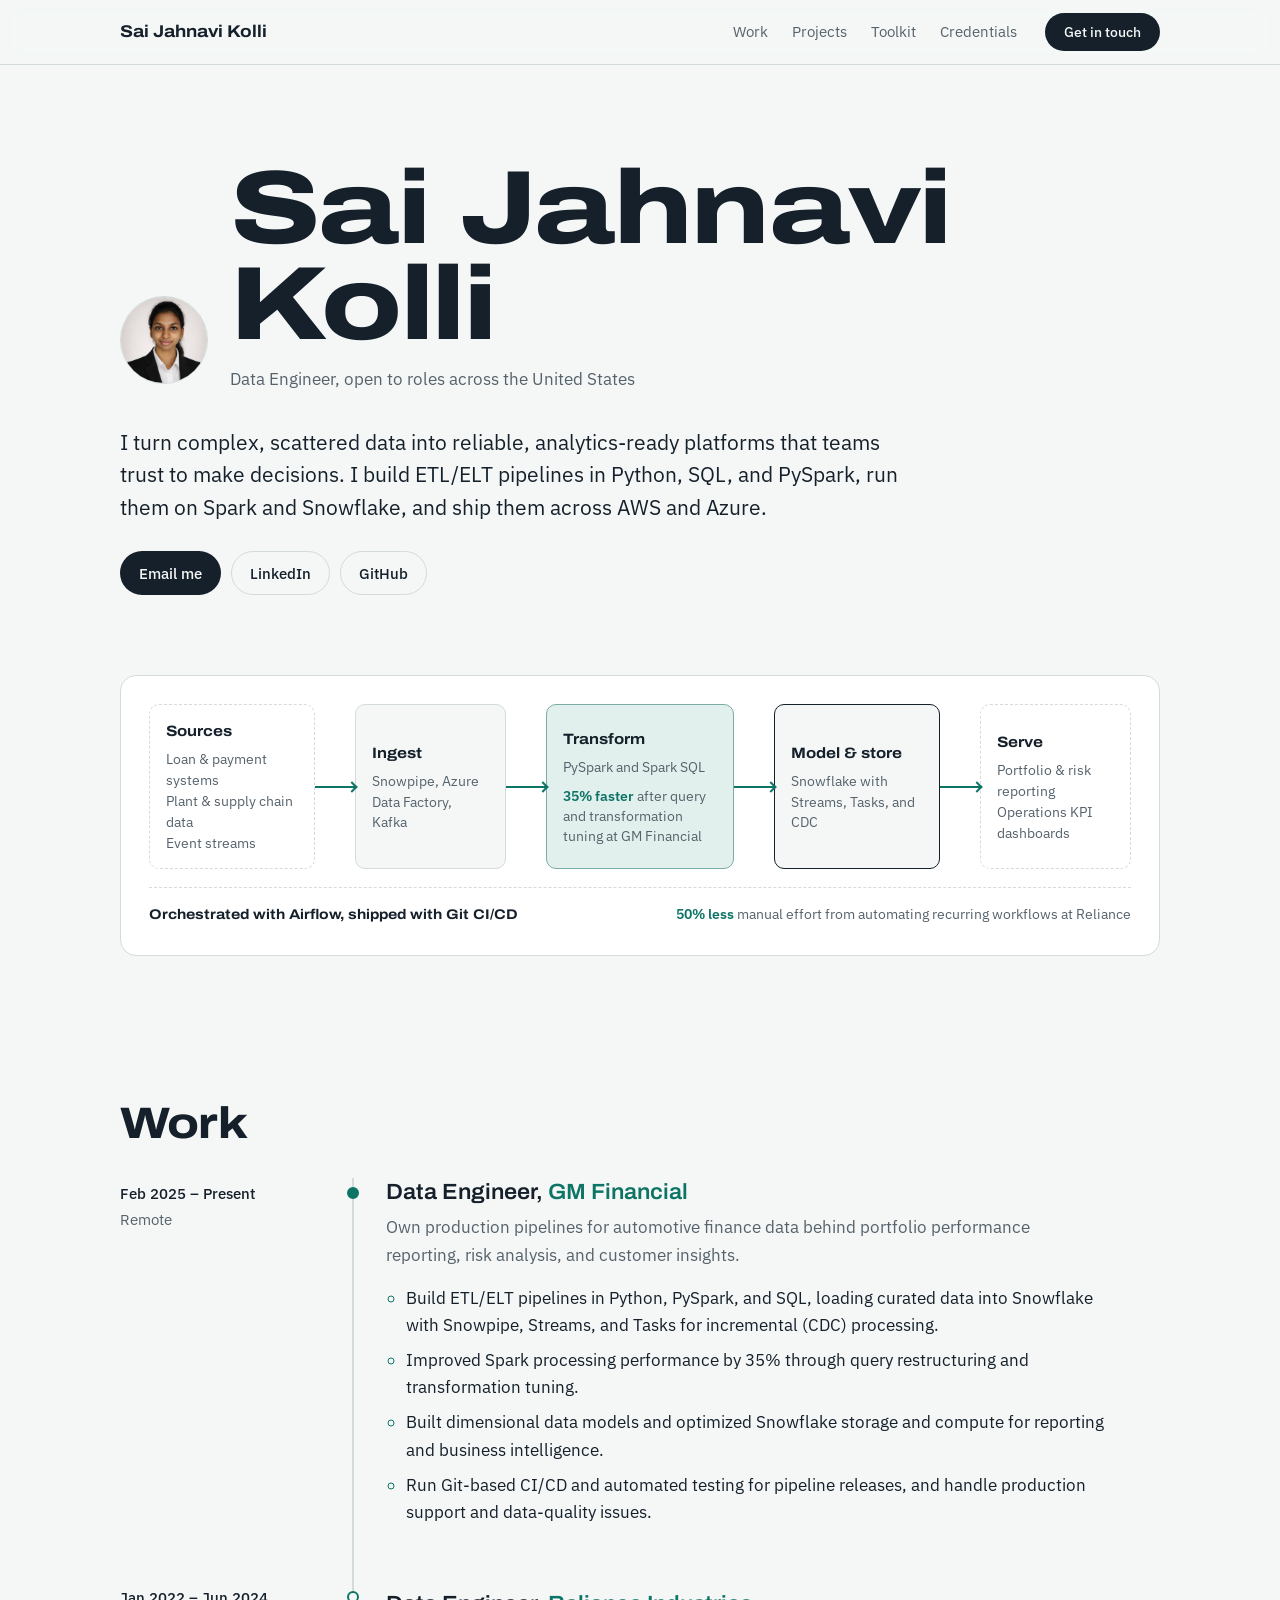
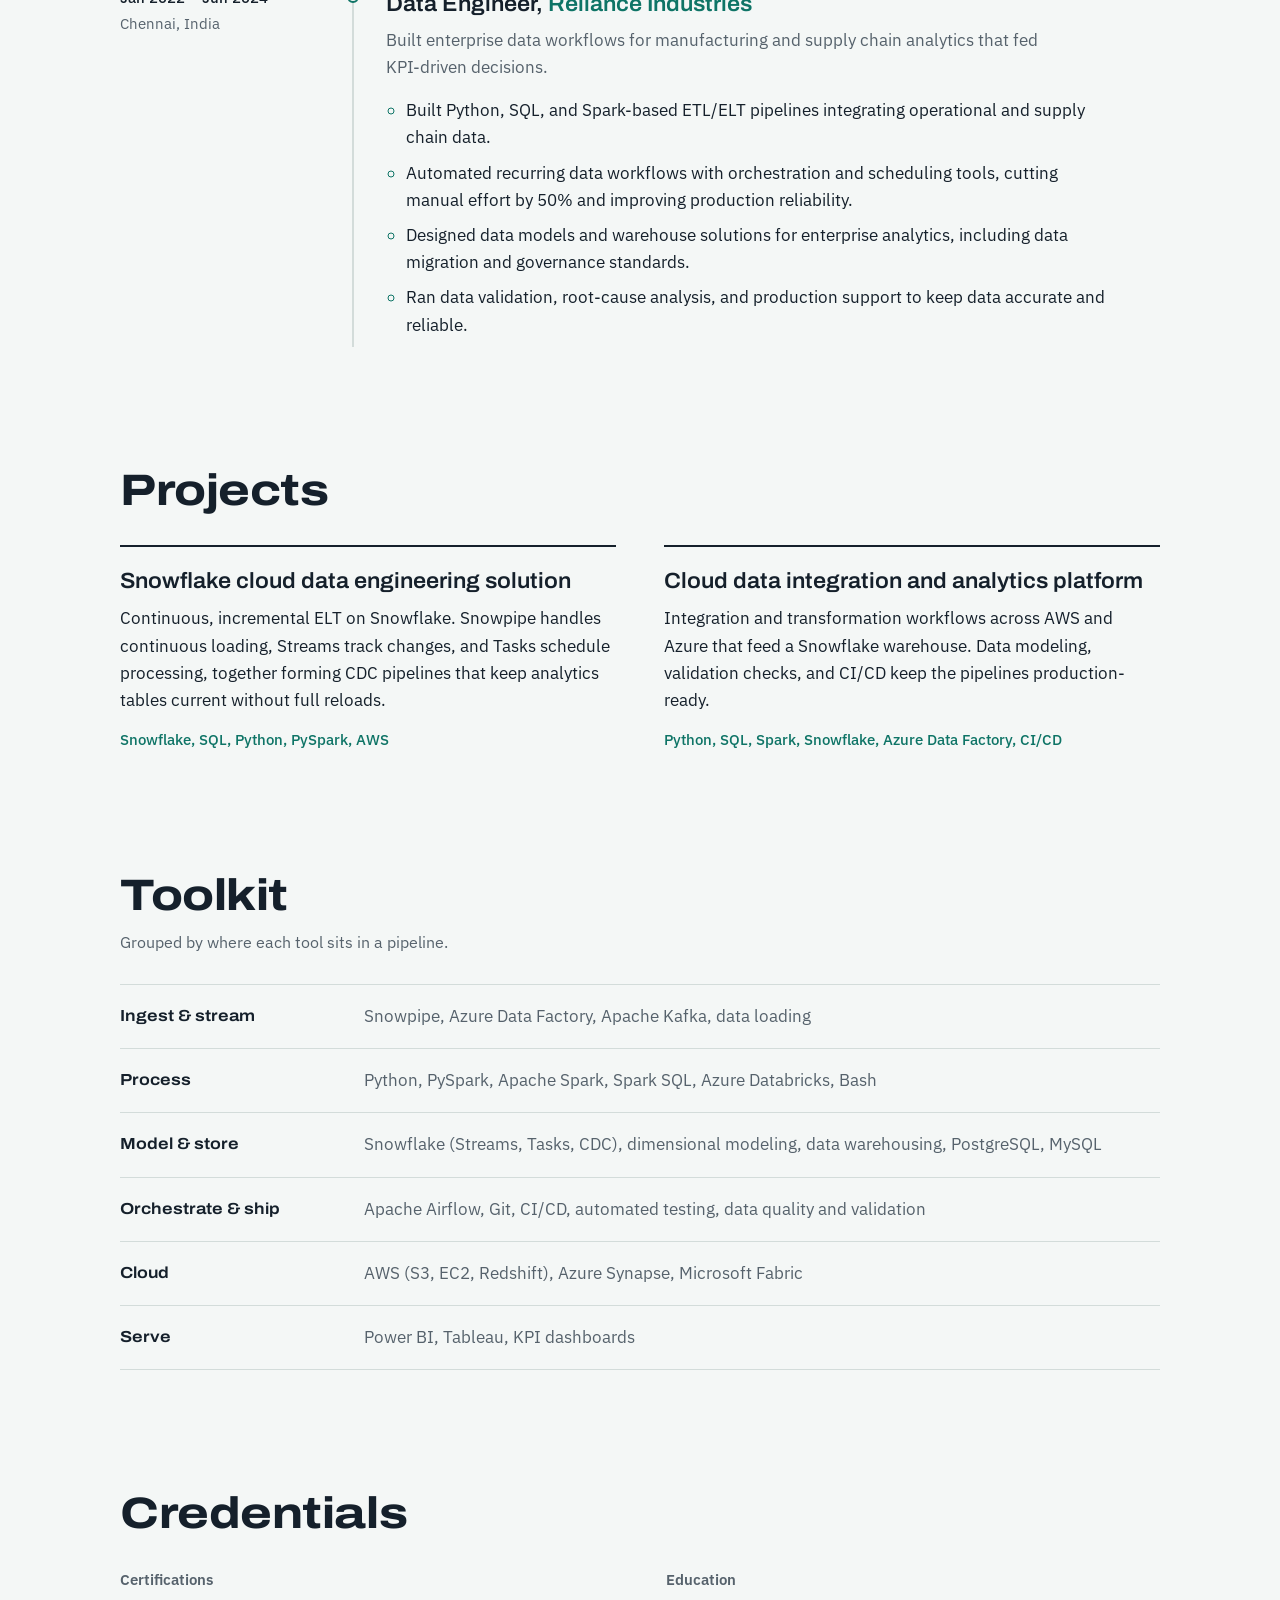
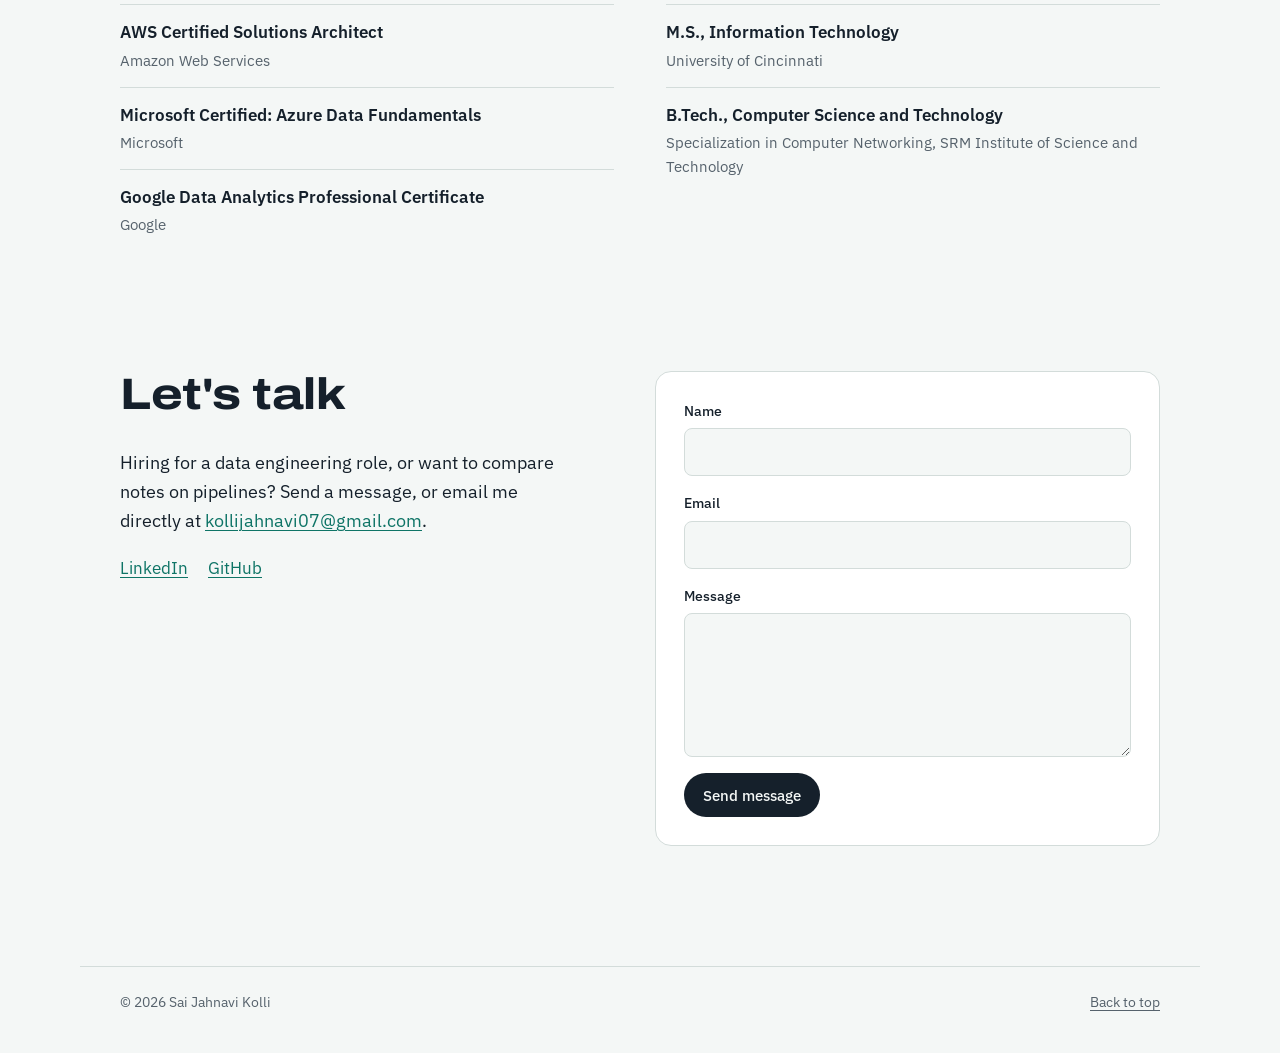
==== commit ba191cda: "Redesign portfolio: pipeline lineage hero, timeline, toolkit by layer, light and dark themes" ====
--- a/index.html
+++ b/index.html
@@ -4,8 +4,8 @@
   <meta charset="utf-8" />
   <meta name="viewport" content="width=device-width,initial-scale=1" />
   <title>Sai Jahnavi Kolli | Data Engineer</title>
-
   <meta name="description" content="Sai Jahnavi Kolli - Data Engineer building scalable ETL/ELT pipelines and cloud data platforms with Snowflake, Python, SQL, PySpark, Spark, AWS, and Azure.">
+  <meta name="color-scheme" content="light dark">
   <meta property="og:title" content="Sai Jahnavi Kolli | Data Engineer" />
   <meta property="og:description" content="Data Engineer building reliable, analytics-ready data platforms with Snowflake, PySpark, Airflow, AWS, and Azure." />
   <meta property="og:url" content="https://saijahnavikolli.com/" />
@@ -13,395 +13,256 @@
   <meta property="og:type" content="website" />
 
   <link rel="preconnect" href="https://fonts.googleapis.com">
-  <link href="https://fonts.googleapis.com/css2?family=Share+Tech+Mono&display=swap" rel="stylesheet">
+  <link rel="preconnect" href="https://fonts.gstatic.com" crossorigin>
+  <link href="https://fonts.googleapis.com/css2?family=Archivo:wdth,wght@62..125,400..800&family=IBM+Plex+Sans:ital,wght@0,400;0,500;0,600;1,400&display=swap" rel="stylesheet">
 
   <link rel="stylesheet" href="styles.css" />
 </head>
 
 <body>
-  <div class="topbar">
-    <div class="container">
-      <div class="nav">
-        <div class="brand">
-          <span class="dot"></span>
-          <span>Sai Jahnavi Kolli</span>
-        </div>
-
-        <div class="links">
-          <a class="pill" href="#skills">Skills</a>
-          <a class="pill" href="#projects">Projects</a>
-          <a class="pill" href="#experience">Experience</a>
-          <a class="pill" href="#contact">Contact</a>
-          <a class="pill" href="mailto:kollijahnavi07@gmail.com">Email</a>
-          <a class="pill" href="https://linkedin.com/in/kolli-sai-jahnavi" target="_blank" rel="noreferrer">LinkedIn</a>
-          <a class="pill" href="https://github.com/Kolli-Jahnavi-07" target="_blank" rel="noreferrer">GitHub</a>
-          <!--
-          <a class="pill" href="https://medium.com/@kollijahnavi07" target="_blank" rel="noreferrer">Medium</a>
-          -->
-        </div>
-      </div>
+  <a class="skip" href="#main">Skip to content</a>
+
+  <header class="site-header">
+    <div class="wrap header-inner">
+      <a class="wordmark" href="#top">Sai Jahnavi Kolli</a>
+      <nav class="site-nav" aria-label="Sections">
+        <a href="#work">Work</a>
+        <a href="#projects">Projects</a>
+        <a href="#toolkit">Toolkit</a>
+        <a href="#credentials">Credentials</a>
+      </nav>
+      <a class="btn btn-solid header-cta" href="#contact">Get in touch</a>
     </div>
-  </div>
-
-  <main class="container">
+  </header>
+
+  <main id="main">
     <!-- HERO -->
-    <section class="hero" id="top">
-      <div class="heroGrid">
-        <div class="card heroMain">
-          <div class="glow"></div>
-          <div class="glow2"></div>
-
-          <div style="position:relative; z-index:2;">
-            <div class="badge" style="width:fit-content;">
-              <span class="badgeDot"></span>
-              <b>Data Engineer</b> <span style="opacity:.85;">· Open to US roles</span>
-            </div>
-
-            <h1>Turning scattered data into platforms teams trust.</h1>
-
-            <p class="subtitle">
-              I design and build scalable <b>ETL/ELT pipelines</b> in <b>Python</b>, <b>SQL</b>, and <b>PySpark</b>, run them on <b>Spark</b> and <b>Snowflake</b>,
-              and deliver them across <b>AWS</b> and <b>Azure</b> with <b>Airflow</b> orchestration and <b>CI/CD</b>, so data stays fast, accurate, and production-ready.
-            </p>
-
-            <div class="badgeRow">
-              <span class="badge"><b>Snowflake</b> Snowpipe • Streams • CDC</span>
-              <span class="badge"><b>SQL + Python</b> Engineering</span>
-              <span class="badge"><b>Spark + PySpark</b> Processing</span>
-              <span class="badge"><b>Airflow + Kafka</b> Orchestration</span>
-              <span class="badge"><b>Cloud</b> AWS • Azure</span>
-            </div>
-
-            <div class="statRow">
-              <div class="stat"><b>35%</b><span>faster Spark processing at GM Financial</span></div>
-              <div class="stat"><b>50%</b><span>less manual effort through workflow automation</span></div>
-              <div class="stat"><b>AWS</b><span>Certified Solutions Architect</span></div>
-            </div>
-
-            <div class="ctaRow">
-              <button class="btn btnPrimary" data-jump="projects">View Projects</button>
-              <button class="btn" data-jump="skills">View Skills</button>
-              <button class="btn" data-jump="contact">Message Me</button>
-              <a class="btn" href="https://github.com/Kolli-Jahnavi-07" target="_blank" rel="noreferrer">GitHub</a>
-            </div>
-          </div>
-        </div>
-
-        <div class="card heroSide">
-          <div class="profileRow">
-            <img class="avatar" src="profile.jpg" alt="Profile photo" />
-            <div class="idBlock">
-              <div class="role">Sai Jahnavi Kolli</div>
-              <div class="meta">Data Engineer • Cloud & Analytics</div>
-              <div class="meta">Snowflake • SQL • Python • Spark • AWS • Azure</div>
-            </div>
-          </div>
-
-          <!-- KEEPING YOUR RUNNING ETL PIPELINE -->
-          <div class="pipeWrap">
-            <div class="pipeTop">
-              <div class="left">
-                <b>Data Pipeline</b>
-                <span>Ingest → Transform → Validate → Curate → Serve</span>
-              </div>
-              <div class="status">
-                <span class="pulse"></span>
-                <span>running</span>
-              </div>
-            </div>
-
-            <div class="cssPipeline" id="cssPipeline"></div>
-          </div>
-        </div>
-      </div>
-    </section>
-
-    <!-- SKILLS -->
-    <section class="section" id="skills">
-      <div class="sectionHeader">
-        <h2>
-          <span aria-hidden="true" class="sectionIcon">
-            <svg width="18" height="18" viewBox="0 0 24 24" fill="none">
-              <path d="M12 2l1.2 6.2L20 12l-6.8 3.8L12 22l-1.2-6.2L4 12l6.8-3.8L12 2z" stroke="rgba(245,158,11,1)" stroke-width="1.7" />
-            </svg>
-          </span>
-          Skills
-        </h2>
-      </div>
-
-      <div class="skillGrid">
-        <div class="skillBox">
-          <h3><span class="dotSmall yellow"></span>Core Data Engineering</h3>
-          <div class="skillPills">
-            <span class="skill">Python</span>
-            <span class="skill">Advanced SQL</span>
-            <span class="skill">PySpark</span>
-            <span class="skill">Apache Spark / Spark SQL</span>
-            <span class="skill">ETL/ELT Pipelines</span>
-            <span class="skill">Dimensional Modeling</span>
-            <span class="skill">Data Warehousing</span>
-          </div>
-        </div>
-
-        <div class="skillBox">
-          <h3><span class="dotSmall violet"></span>Snowflake</h3>
-          <div class="skillPills">
-            <span class="skill">Snowpipe</span>
-            <span class="skill">Streams &amp; Tasks</span>
-            <span class="skill">CDC / Incremental Loads</span>
-            <span class="skill">Data Loading &amp; ELT</span>
-            <span class="skill">Performance Tuning</span>
-          </div>
-        </div>
-
-        <div class="skillBox">
-          <h3><span class="dotSmall violetSoft"></span>Cloud &amp; Platforms</h3>
-          <div class="skillPills">
-            <span class="skill">AWS (S3, EC2, Redshift)</span>
-            <span class="skill">Azure Data Factory</span>
-            <span class="skill">Azure Databricks</span>
-            <span class="skill">Azure Synapse</span>
-            <span class="skill">Microsoft Fabric</span>
-          </div>
-        </div>
-
-        <div class="skillBox">
-          <h3><span class="dotSmall yellow"></span>Orchestration, Streaming &amp; DevOps</h3>
-          <div class="skillPills">
-            <span class="skill">Apache Airflow</span>
-            <span class="skill">Apache Kafka</span>
-            <span class="skill">Git</span>
-            <span class="skill">CI/CD</span>
-            <span class="skill">Automated Testing</span>
-            <span class="skill">Data Quality &amp; Validation</span>
-          </div>
-        </div>
-
-        <div class="skillBox">
-          <h3><span class="dotSmall violet"></span>Databases</h3>
-          <div class="skillPills">
-            <span class="skill">PostgreSQL</span>
-            <span class="skill">MySQL</span>
-          </div>
-        </div>
-
-        <div class="skillBox">
-          <h3><span class="dotSmall violetSoft"></span>Analytics &amp; BI</h3>
-          <div class="skillPills">
-            <span class="skill">Power BI</span>
-            <span class="skill">Tableau</span>
-            <span class="skill">KPI Dashboards</span>
-          </div>
-        </div>
-
-        <div class="skillBox">
-          <h3><span class="dotSmall yellow"></span>Delivery</h3>
-          <div class="skillPills">
-            <span class="skill">Agile / Scrum</span>
-            <span class="skill">Stakeholder Collaboration</span>
-          </div>
-        </div>
-      </div>
+    <section class="hero wrap" id="top">
+      <div class="hero-intro">
+        <img class="portrait" src="profile.jpg" alt="Sai Jahnavi Kolli" width="88" height="88" />
+        <div>
+          <h1 class="name">Sai Jahnavi<br>Kolli</h1>
+          <p class="role">Data Engineer, open to roles across the United States</p>
+        </div>
+      </div>
+
+      <p class="lede">
+        I turn complex, scattered data into reliable, analytics-ready platforms that teams trust to make decisions.
+        I build ETL/ELT pipelines in Python, SQL, and PySpark, run them on Spark and Snowflake, and ship them across AWS and Azure.
+      </p>
+
+      <div class="hero-actions">
+        <a class="btn btn-solid" href="mailto:kollijahnavi07@gmail.com">Email me</a>
+        <a class="btn btn-line" href="https://linkedin.com/in/kolli-sai-jahnavi" target="_blank" rel="noreferrer">LinkedIn</a>
+        <a class="btn btn-line" href="https://github.com/Kolli-Jahnavi-07" target="_blank" rel="noreferrer">GitHub</a>
+      </div>
+
+      <!-- LINEAGE: the signature element -->
+      <figure class="lineage" aria-label="How I move data: sources are ingested, transformed with PySpark, modeled in Snowflake, and served to reporting.">
+        <div class="lineage-flow">
+          <div class="stage stage-sources">
+            <span class="stage-name">Sources</span>
+            <ul>
+              <li>Loan &amp; payment systems</li>
+              <li>Plant &amp; supply chain data</li>
+              <li>Event streams</li>
+            </ul>
+          </div>
+
+          <div class="edge" style="--i:0" aria-hidden="true"></div>
+
+          <div class="stage">
+            <span class="stage-name">Ingest</span>
+            <p class="stage-tools">Snowpipe, Azure Data Factory, Kafka</p>
+          </div>
+
+          <div class="edge" style="--i:1" aria-hidden="true"></div>
+
+          <div class="stage stage-marked">
+            <span class="stage-name">Transform</span>
+            <p class="stage-tools">PySpark and Spark SQL</p>
+            <p class="stage-result"><strong>35% faster</strong> after query and transformation tuning at GM Financial</p>
+          </div>
+
+          <div class="edge" style="--i:2" aria-hidden="true"></div>
+
+          <div class="stage stage-store">
+            <span class="stage-name">Model &amp; store</span>
+            <p class="stage-tools">Snowflake with Streams, Tasks, and CDC</p>
+          </div>
+
+          <div class="edge" style="--i:3" aria-hidden="true"></div>
+
+          <div class="stage stage-serve">
+            <span class="stage-name">Serve</span>
+            <ul>
+              <li>Portfolio &amp; risk reporting</li>
+              <li>Operations KPI dashboards</li>
+            </ul>
+          </div>
+        </div>
+
+        <div class="orchestration">
+          <span class="stage-name">Orchestrated with Airflow, shipped with Git CI/CD</span>
+          <span class="stage-result"><strong>50% less</strong> manual effort from automating recurring workflows at Reliance</span>
+        </div>
+      </figure>
+    </section>
+
+    <!-- WORK -->
+    <section class="section wrap" id="work" aria-labelledby="work-title">
+      <h2 class="section-title" id="work-title">Work</h2>
+
+      <ol class="timeline">
+        <li class="job">
+          <div class="job-when">
+            <span>Feb 2025 – Present</span>
+            <span class="job-where">Remote</span>
+          </div>
+          <div class="job-body">
+            <h3>Data Engineer, <span class="org">GM Financial</span></h3>
+            <p class="job-summary">Own production pipelines for automotive finance data behind portfolio performance reporting, risk analysis, and customer insights.</p>
+            <ul>
+              <li>Build ETL/ELT pipelines in Python, PySpark, and SQL, loading curated data into Snowflake with Snowpipe, Streams, and Tasks for incremental (CDC) processing.</li>
+              <li>Improved Spark processing performance by 35% through query restructuring and transformation tuning.</li>
+              <li>Built dimensional data models and optimized Snowflake storage and compute for reporting and business intelligence.</li>
+              <li>Run Git-based CI/CD and automated testing for pipeline releases, and handle production support and data-quality issues.</li>
+            </ul>
+          </div>
+        </li>
+
+        <li class="job">
+          <div class="job-when">
+            <span>Jan 2022 – Jun 2024</span>
+            <span class="job-where">Chennai, India</span>
+          </div>
+          <div class="job-body">
+            <h3>Data Engineer, <span class="org">Reliance Industries</span></h3>
+            <p class="job-summary">Built enterprise data workflows for manufacturing and supply chain analytics that fed KPI-driven decisions.</p>
+            <ul>
+              <li>Built Python, SQL, and Spark-based ETL/ELT pipelines integrating operational and supply chain data.</li>
+              <li>Automated recurring data workflows with orchestration and scheduling tools, cutting manual effort by 50% and improving production reliability.</li>
+              <li>Designed data models and warehouse solutions for enterprise analytics, including data migration and governance standards.</li>
+              <li>Ran data validation, root-cause analysis, and production support to keep data accurate and reliable.</li>
+            </ul>
+          </div>
+        </li>
+      </ol>
     </section>
 
     <!-- PROJECTS -->
-    <section class="section" id="projects">
-      <div class="sectionHeader">
-        <h2>
-          <span aria-hidden="true" class="sectionIcon">
-            <svg width="18" height="18" viewBox="0 0 24 24" fill="none">
-              <path d="M3 7a2 2 0 0 1 2-2h5l2 2h7a2 2 0 0 1 2 2v8a2 2 0 0 1-2 2H5a2 2 0 0 1-2-2V7z" stroke="rgba(124,58,237,1)" stroke-width="1.7" />
-            </svg>
-          </span>
-          Projects
-        </h2>
-      </div>
-
-      <div class="grid3">
-        <details class="projectCard">
-          <summary>
-            <div class="projTitle">
-              <b>Snowflake Cloud Data Engineering Solution</b>
-              <span>Continuous, incremental ELT on Snowflake with Snowpipe, Streams, and Tasks.</span>
-            </div>
-            <div class="caret" aria-hidden="true">
-              <svg width="16" height="16" viewBox="0 0 24 24" fill="none">
-                <path d="M6 9l6 6 6-6" stroke="rgba(245,158,11,1)" stroke-width="2" stroke-linecap="round"/>
-              </svg>
-            </div>
-          </summary>
-          <div class="projBody">
-            Designed a Snowflake-based solution for scalable ingestion, ELT processing, and analytics-ready data preparation. Used Snowpipe for continuous loading, Streams for change tracking, and Tasks for scheduled processing to build incremental (CDC) pipelines.
-            <div class="tags">
-              <span class="tagP">Snowflake</span><span class="tagP">SQL</span><span class="tagP">Python</span><span class="tagP">PySpark</span><span class="tagP">AWS</span>
-            </div>
-          </div>
-        </details>
-        <details class="projectCard">
-          <summary>
-            <div class="projTitle">
-              <b>Cloud Data Integration &amp; Analytics Platform</b>
-              <span>Cross-cloud integration workflows on AWS and Azure feeding a Snowflake warehouse.</span>
-            </div>
-            <div class="caret" aria-hidden="true">
-              <svg width="16" height="16" viewBox="0 0 24 24" fill="none">
-                <path d="M6 9l6 6 6-6" stroke="rgba(245,158,11,1)" stroke-width="2" stroke-linecap="round"/>
-              </svg>
-            </div>
-          </summary>
-          <div class="projBody">
-            Built data integration and transformation workflows across AWS and Azure, feeding a Snowflake warehouse for analytics. Applied data modeling, validation checks, and CI/CD practices to keep pipelines production-ready.
-            <div class="tags">
-              <span class="tagP">Python</span><span class="tagP">SQL</span><span class="tagP">Spark</span><span class="tagP">Snowflake</span><span class="tagP">Azure Data Factory</span><span class="tagP">CI/CD</span>
-            </div>
-          </div>
-        </details>
-      </div>
-    </section>
-
-    <!-- EXPERIENCE -->
-    <section class="section" id="experience">
-      <div class="sectionHeader">
-        <h2>
-          <span aria-hidden="true" class="sectionIcon">
-            <svg width="18" height="18" viewBox="0 0 24 24" fill="none">
-              <path d="M9 6a2 2 0 0 1 2-2h2a2 2 0 0 1 2 2v2H9V6z" stroke="rgba(124,58,237,1)" stroke-width="1.7"/>
-              <path d="M4 8h16v11a2 2 0 0 1-2 2H6a2 2 0 0 1-2-2V8z" stroke="rgba(245,158,11,1)" stroke-width="1.7"/>
-              <path d="M4 13h16" stroke="rgba(15,23,42,0.25)" stroke-width="1.4"/>
-            </svg>
-          </span>
-          Experience
-        </h2>
-      </div>
-
-      <div class="grid2">
-        <div class="panel">
-          <div class="panelTitle">
-            <h3>GM Financial — Data Engineer</h3>
-            <span class="chip">Feb 2025 – Present</span>
-          </div>
-          <ul class="expBullets">
-            <li>Own production ETL/ELT pipelines for automotive finance data that power portfolio performance reporting, risk analysis, and customer insights.</li>
-            <li>Build pipelines in Python, PySpark, and SQL, loading curated data into Snowflake with Snowpipe, Streams, and Tasks for incremental (CDC) processing.</li>
-            <li>Improved Spark processing performance by <b>35%</b> through query restructuring and transformation tuning.</li>
-            <li>Built dimensional data models and optimized Snowflake storage and compute for reporting and business intelligence.</li>
-            <li>Run Git-based CI/CD and automated testing for pipeline releases, and handle production support and data-quality issues.</li>
+    <section class="section wrap" id="projects" aria-labelledby="projects-title">
+      <h2 class="section-title" id="projects-title">Projects</h2>
+
+      <div class="projects">
+        <article class="project">
+          <h3>Snowflake cloud data engineering solution</h3>
+          <p>Continuous, incremental ELT on Snowflake. Snowpipe handles continuous loading, Streams track changes, and Tasks schedule processing, together forming CDC pipelines that keep analytics tables current without full reloads.</p>
+          <p class="stack">Snowflake, SQL, Python, PySpark, AWS</p>
+        </article>
+
+        <article class="project">
+          <h3>Cloud data integration and analytics platform</h3>
+          <p>Integration and transformation workflows across AWS and Azure that feed a Snowflake warehouse. Data modeling, validation checks, and CI/CD keep the pipelines production-ready.</p>
+          <p class="stack">Python, SQL, Spark, Snowflake, Azure Data Factory, CI/CD</p>
+        </article>
+      </div>
+    </section>
+
+    <!-- TOOLKIT -->
+    <section class="section wrap" id="toolkit" aria-labelledby="toolkit-title">
+      <h2 class="section-title" id="toolkit-title">Toolkit</h2>
+      <p class="section-note">Grouped by where each tool sits in a pipeline.</p>
+
+      <dl class="toolkit">
+        <div class="layer">
+          <dt>Ingest &amp; stream</dt>
+          <dd>Snowpipe, Azure Data Factory, Apache Kafka, data loading</dd>
+        </div>
+        <div class="layer">
+          <dt>Process</dt>
+          <dd>Python, PySpark, Apache Spark, Spark SQL, Azure Databricks, Bash</dd>
+        </div>
+        <div class="layer">
+          <dt>Model &amp; store</dt>
+          <dd>Snowflake (Streams, Tasks, CDC), dimensional modeling, data warehousing, PostgreSQL, MySQL</dd>
+        </div>
+        <div class="layer">
+          <dt>Orchestrate &amp; ship</dt>
+          <dd>Apache Airflow, Git, CI/CD, automated testing, data quality and validation</dd>
+        </div>
+        <div class="layer">
+          <dt>Cloud</dt>
+          <dd>AWS (S3, EC2, Redshift), Azure Synapse, Microsoft Fabric</dd>
+        </div>
+        <div class="layer">
+          <dt>Serve</dt>
+          <dd>Power BI, Tableau, KPI dashboards</dd>
+        </div>
+      </dl>
+    </section>
+
+    <!-- CREDENTIALS -->
+    <section class="section wrap" id="credentials" aria-labelledby="credentials-title">
+      <h2 class="section-title" id="credentials-title">Credentials</h2>
+
+      <div class="credentials">
+        <div>
+          <h3 class="cred-heading">Certifications</h3>
+          <ul class="cred-list">
+            <li><strong>AWS Certified Solutions Architect</strong><span>Amazon Web Services</span></li>
+            <li><strong>Microsoft Certified: Azure Data Fundamentals</strong><span>Microsoft</span></li>
+            <li><strong>Google Data Analytics Professional Certificate</strong><span>Google</span></li>
           </ul>
         </div>
-
-        <div class="panel">
-          <div class="panelTitle">
-            <h3>Reliance Industries — Data Engineer</h3>
-            <span class="chip purple">Jan 2022 – Jun 2024</span>
-          </div>
-          <ul class="expBullets">
-            <li>Built Python, SQL, and Spark-based ETL/ELT pipelines integrating operational and supply chain data for manufacturing analytics and KPI dashboards.</li>
-            <li>Automated recurring data workflows with orchestration and scheduling tools, cutting manual effort by <b>50%</b> and improving production reliability.</li>
-            <li>Designed data models and warehouse solutions for enterprise analytics, including data migration and governance standards.</li>
-            <li>Ran data validation, root-cause analysis, and production support to keep data accurate and reliable.</li>
+        <div>
+          <h3 class="cred-heading">Education</h3>
+          <ul class="cred-list">
+            <li><strong>M.S., Information Technology</strong><span>University of Cincinnati</span></li>
+            <li><strong>B.Tech., Computer Science and Technology</strong><span>Specialization in Computer Networking, SRM Institute of Science and Technology</span></li>
           </ul>
         </div>
       </div>
     </section>
 
-    <!-- CREDENTIALS -->
-    <section class="section" id="credentials">
-      <div class="sectionHeader">
-        <h2>
-          <span aria-hidden="true" class="sectionIcon">
-            <svg width="18" height="18" viewBox="0 0 24 24" fill="none">
-              <path d="M12 3l8 4v5c0 4.5-3.4 8.3-8 9-4.6-.7-8-4.5-8-9V7l8-4z" stroke="rgba(124,58,237,1)" stroke-width="1.7"/>
-              <path d="M8.5 12l2.5 2.5 4.5-5" stroke="rgba(245,158,11,1)" stroke-width="1.7" stroke-linecap="round"/>
-            </svg>
-          </span>
-          Certifications &amp; Education
-        </h2>
-      </div>
-
-      <div class="grid2">
-        <div class="panel">
-          <div class="panelTitle">
-            <h3>Certifications</h3>
-            <span class="chip">verified</span>
-          </div>
-          <ul class="expBullets">
-            <li><b>AWS Certified Solutions Architect</b> — Amazon Web Services</li>
-            <li><b>Microsoft Certified: Azure Data Fundamentals</b> — Microsoft</li>
-            <li><b>Google Data Analytics Professional Certificate</b> — Google</li>
-          </ul>
-        </div>
-
-        <div class="panel">
-          <div class="panelTitle">
-            <h3>Education</h3>
-            <span class="chip purple">degrees</span>
-          </div>
-          <ul class="expBullets">
-            <li><b>M.S., Information Technology</b> — University of Cincinnati</li>
-            <li><b>B.Tech., Computer Science and Technology</b> (specialization in Computer Networking) — SRM Institute of Science and Technology</li>
-          </ul>
-        </div>
-      </div>
-    </section>
-
     <!-- CONTACT -->
-    <section class="section" id="contact">
-      <div class="sectionHeader">
-        <h2>
-          <span aria-hidden="true" class="sectionIcon">
-            <svg width="18" height="18" viewBox="0 0 24 24" fill="none">
-              <path d="M4 6h16v12H4V6z" stroke="rgba(245,158,11,1)" stroke-width="1.7"/>
-              <path d="M4 7l8 6 8-6" stroke="rgba(124,58,237,1)" stroke-width="1.7" stroke-linecap="round"/>
-            </svg>
-          </span>
-          Contact
-        </h2>
-      </div>
-
-      <div class="grid2">
-        <div class="panel">
-          <div class="panelTitle">
-            <h3>Send me a message</h3>
-            <span class="chip">available</span>
-          </div>
-
-          <form class="form" action="https://formspree.io/f/xdawzerl" method="POST">
-            <input type="hidden" name="_subject" value="New message from saijahnavikolli.com">
-            <input type="hidden" name="_next" value="https://saijahnavikolli.com/thankyou.html">
-            <input type="text" name="_gotcha" style="display:none">
-
-            <div class="fieldRow">
-              <input class="input" type="text" name="name" placeholder="Your name" required />
-              <input class="input" type="email" name="email" placeholder="Your email" required />
-            </div>
-
-            <textarea class="textarea" name="message" placeholder="Your message" required></textarea>
-
-            <button class="btn btnPrimary" type="submit">Send Message</button>
-
-            <div class="helperText">
-              Prefer direct email? <a href="mailto:kollijahnavi07@gmail.com">kollijahnavi07@gmail.com</a>
-            </div>
-          </form>
-        </div>
-
-        <div class="panel">
-          <div class="panelTitle">
-            <h3>Links</h3>
-            <span class="chip purple">connect</span>
-          </div>
-          <div class="linkBlock">
-            <div><b>Email:</b> <a href="mailto:kollijahnavi07@gmail.com">kollijahnavi07@gmail.com</a></div>
-            <div><b>LinkedIn:</b> <a href="https://linkedin.com/in/kolli-sai-jahnavi" target="_blank" rel="noreferrer">linkedin.com/in/kolli-sai-jahnavi</a></div>
-            <div><b>GitHub:</b> <a href="https://github.com/Kolli-Jahnavi-07" target="_blank" rel="noreferrer">github.com/Kolli-Jahnavi-07</a></div>
-         
-          </div>
-        </div>
-      </div>
-    </section>
-
-    <footer>© <span id="year">2026</span> Sai Jahnavi Kolli · Data Engineer</footer>
+    <section class="section contact wrap" id="contact" aria-labelledby="contact-title">
+      <div class="contact-copy">
+        <h2 class="section-title" id="contact-title">Let's talk</h2>
+        <p>Hiring for a data engineering role, or want to compare notes on pipelines? Send a message, or email me directly at
+          <a href="mailto:kollijahnavi07@gmail.com">kollijahnavi07@gmail.com</a>.</p>
+        <ul class="contact-links">
+          <li><a href="https://linkedin.com/in/kolli-sai-jahnavi" target="_blank" rel="noreferrer">LinkedIn</a></li>
+          <li><a href="https://github.com/Kolli-Jahnavi-07" target="_blank" rel="noreferrer">GitHub</a></li>
+        </ul>
+      </div>
+
+      <form class="form" action="https://formspree.io/f/xdawzerl" method="POST">
+        <input type="hidden" name="_subject" value="New message from saijahnavikolli.com">
+        <input type="hidden" name="_next" value="https://saijahnavikolli.com/thankyou.html">
+        <input type="text" name="_gotcha" class="honeypot" tabindex="-1" autocomplete="off" aria-hidden="true">
+
+        <label class="field">
+          <span>Name</span>
+          <input type="text" name="name" autocomplete="name" required />
+        </label>
+        <label class="field">
+          <span>Email</span>
+          <input type="email" name="email" autocomplete="email" required />
+        </label>
+        <label class="field">
+          <span>Message</span>
+          <textarea name="message" rows="5" required></textarea>
+        </label>
+        <button class="btn btn-solid" type="submit">Send message</button>
+      </form>
+    </section>
   </main>
+
+  <footer class="site-footer wrap">
+    <span>© <span id="year">2026</span> Sai Jahnavi Kolli</span>
+    <a href="#top">Back to top</a>
+  </footer>
 
   <script src="script.js"></script>
 </body>
--- a/styles.css
+++ b/styles.css
@@ -1,382 +1,581 @@
+/* ============================================================
+   Sai Jahnavi Kolli — portfolio
+   Concept: the page is a data pipeline. One signature element
+   (the lineage), everything else quiet and orderly.
+   ============================================================ */
+
 :root{
-  /* LIGHT MODE + VIBRANT THEME */
-  --bg: #f8fafc;
-  --bg2:#eef2ff;
-  --text:#0f172a;
-  --muted: rgba(15,23,42,0.72);
-  --soft: rgba(15,23,42,0.62);
-
-  --yellow: #f59e0b;
-  --violet: #7c3aed;
-  --violetSoft:#a78bfa;
-
-  --stroke: rgba(15,23,42,0.12);
-  --stroke2: rgba(15,23,42,0.18);
-
-  --card: linear-gradient(145deg, rgba(124,58,237,0.12), rgba(245,158,11,0.10));
-  --card2: linear-gradient(180deg, rgba(255,255,255,0.92), rgba(255,255,255,0.70));
-
-  --shadow2: 0 12px 30px rgba(2,6,23,0.10);
-  --radius: 18px;
-  --radius2: 26px;
-  --max: 1120px;
-}
-
-*{ box-sizing:border-box; }
-html,body{ height:100%; }
-html{ scroll-behavior: smooth; }
+  /* palette — light */
+  --paper:   #F4F7F6;   /* cool paper */
+  --surface: #FFFFFF;
+  --ink:     #15202B;   /* ink navy */
+  --muted:   #56626C;
+  --line:    #D3DCDA;
+  --flow:    #0E7466;   /* deep teal: data in motion */
+  --flow-soft: #E1F0EC;
+  --signal:  #E09B1A;   /* amber: the moving record only */
+
+  --font-display: "Archivo", "Helvetica Neue", Arial, sans-serif;
+  --font-body: "IBM Plex Sans", "Segoe UI", Roboto, Arial, sans-serif;
+
+  --wrap: 1120px;
+  --radius: 10px;
+  --gutter: clamp(16px, 4vw, 40px);
+
+  color-scheme: light dark;
+}
+
+@media (prefers-color-scheme: dark){
+  :root:not([data-theme="light"]){
+    --paper:   #0F171E;
+    --surface: #16212A;
+    --ink:     #E5ECEA;
+    --muted:   #97A6AD;
+    --line:    #283742;
+    --flow:    #45BBA8;
+    --flow-soft: #15302C;
+    --signal:  #F2B544;
+  }
+}
+:root[data-theme="dark"]{
+  --paper:   #0F171E;
+  --surface: #16212A;
+  --ink:     #E5ECEA;
+  --muted:   #97A6AD;
+  --line:    #283742;
+  --flow:    #45BBA8;
+  --flow-soft: #15302C;
+  --signal:  #F2B544;
+}
+
+/* ---------- base ---------- */
+*,
+*::before,
+*::after{ box-sizing: border-box; }
+
+html{ scroll-behavior: smooth; scroll-padding-top: 84px; }
+@media (prefers-reduced-motion: reduce){ html{ scroll-behavior: auto; } }
 
 body{
-  margin:0;
-  background:
-    radial-gradient(1100px 520px at 15% -10%, rgba(124,58,237,0.20), transparent 60%),
-    radial-gradient(900px 500px at 90% 0%, rgba(245,158,11,0.20), transparent 55%),
-    radial-gradient(900px 700px at 40% 120%, rgba(167,139,250,0.18), transparent 60%),
-    linear-gradient(180deg, var(--bg), var(--bg2));
-  color: var(--text);
-  font-family: ui-sans-serif, system-ui, -apple-system, Segoe UI, Roboto, Arial, "Apple Color Emoji","Segoe UI Emoji";
-  letter-spacing: 0.2px;
-  overflow-x:hidden;
-}
-
-a{ color: var(--text); text-decoration:none; }
-a:hover{ text-decoration:underline; text-underline-offset:4px; }
-.container{ max-width: var(--max); margin:0 auto; padding:0 22px; }
-
-/* ── Topbar ── */
-.topbar{
-  position: sticky; top:0; z-index:40;
-  backdrop-filter: blur(14px);
-  background: linear-gradient(to bottom, rgba(248,250,252,0.92), rgba(248,250,252,0.55));
-  border-bottom: 1px solid rgba(15,23,42,0.08);
-}
-.nav{
-  display:flex; align-items:center; justify-content:space-between;
-  padding: 14px 0; gap: 14px;
-}
-.brand{
-  display:flex; align-items:center; gap:10px;
-  font-weight: 900; letter-spacing: .3px; white-space: nowrap;
-}
-.dot{
-  width:10px; height:10px; border-radius:999px;
-  background: linear-gradient(135deg, var(--violet), var(--yellow));
-  box-shadow: 0 0 0 5px rgba(245,158,11,0.14);
-}
-.links{
-  display:flex; gap: 10px; align-items:center;
-  color: var(--muted); font-size: 14px;
-  flex-wrap: wrap; justify-content:flex-end;
-}
-.pill{
-  padding: 8px 12px; border-radius: 999px;
-  border: 1px solid rgba(15,23,42,0.14);
-  background: rgba(255,255,255,0.70);
-  transition: transform .18s ease, background .18s ease, border .18s ease;
-  display:inline-flex; gap:8px; align-items:center;
-  box-shadow: 0 8px 18px rgba(2,6,23,0.06);
-}
-.pill:hover{
-  transform: translateY(-1px);
-  background: rgba(255,255,255,0.92);
-  border-color: rgba(124,58,237,0.35);
-  text-decoration:none;
-}
-
-/* ── Hero ── */
-.hero{ padding: 44px 0 8px; }
-.heroGrid{
-  display:grid;
-  grid-template-columns: 1fr;  /* ✅ Always single column */
-  gap: 18px;
-  align-items: stretch;
-}
-.card{
-  border-radius: var(--radius2);
-  border: 1px solid rgba(15,23,42,0.12);
-  background: var(--card2);
-  box-shadow: var(--shadow2);
-  position:relative; overflow:hidden;
-}
-.glow{
-  position:absolute; inset:-140px auto auto -140px;
-  width: 320px; height: 320px; border-radius: 999px;
-  background: radial-gradient(circle at 30% 30%, rgba(124,58,237,0.30), transparent 65%);
-  filter: blur(8px); opacity: 0.85; pointer-events:none;
-}
-.glow2{
-  position:absolute; inset:auto -170px -170px auto;
-  width: 360px; height: 360px; border-radius: 999px;
-  background: radial-gradient(circle at 35% 35%, rgba(245,158,11,0.26), transparent 72%);
-  filter: blur(12px); opacity: 0.85; pointer-events:none;
-}
-.heroMain{ padding: 26px; }
-.heroSide{ padding: 22px; display:flex; flex-direction: column; gap: 14px; }
-
-h1{
-  margin: 10px 0 10px;
-  font-size: 40px; line-height: 1.12; letter-spacing: .2px;
-}
-.subtitle{
-  color: var(--muted); font-size: 15.5px;
-  line-height: 1.75; margin: 0 0 16px; max-width: 66ch;
-}
-
-/* badges + buttons */
-.badgeRow{ display:flex; flex-wrap:wrap; gap:10px; margin-top: 10px; }
-.badge{
-  font-size: 13px; padding: 8px 11px;
-  border-radius: 999px; border: 1px solid rgba(15,23,42,0.14);
-  background: rgba(255,255,255,0.75); color: var(--soft);
-  display:inline-flex; align-items:center; gap:8px;
-  transition: transform .18s ease, border .18s ease, background .18s ease;
-  box-shadow: 0 8px 18px rgba(2,6,23,0.06);
-}
-.badgeDot{
-  width:8px;height:8px;border-radius:99px;background:var(--yellow);
-  display:inline-block;box-shadow:0 0 0 4px rgba(245,158,11,0.18);
-}
-.badge b{ color: var(--text); font-weight: 850; }
-.badge:hover{ transform: translateY(-1px); border-color: rgba(245,158,11,0.45); background: rgba(255,255,255,0.95); }
-
-.ctaRow{ display:flex; gap: 12px; flex-wrap: wrap; margin-top: 18px; }
+  margin: 0;
+  background: var(--paper);
+  color: var(--ink);
+  font-family: var(--font-body);
+  font-size: 17px;
+  line-height: 1.6;
+  -webkit-font-smoothing: antialiased;
+  text-rendering: optimizeLegibility;
+}
+
+img{ max-width: 100%; display: block; }
+
+a{ color: var(--flow); text-decoration-thickness: 1px; text-underline-offset: 3px; }
+a:hover{ text-decoration-thickness: 2px; }
+
+:focus-visible{
+  outline: 2px solid var(--flow);
+  outline-offset: 3px;
+  border-radius: 4px;
+}
+
+.wrap{
+  max-width: var(--wrap);
+  margin: 0 auto;
+  padding-left: var(--gutter);
+  padding-right: var(--gutter);
+}
+
+.skip{
+  position: absolute; left: 12px; top: -48px;
+  background: var(--ink); color: var(--paper);
+  padding: 8px 12px; border-radius: 6px; z-index: 100;
+}
+.skip:focus{ top: 12px; }
+
+/* ---------- buttons ---------- */
 .btn{
-  padding: 11px 14px; border-radius: 14px;
-  border: 1px solid rgba(15,23,42,0.14);
-  background: rgba(255,255,255,0.75);
-  color: var(--text); cursor: pointer;
-  display:inline-flex; align-items:center; gap: 10px;
-  transition: transform .18s ease, background .18s ease, border .18s ease;
-  font-weight: 800; font-size: 14px;
-  box-shadow: 0 10px 22px rgba(2,6,23,0.08);
-}
-.btn:hover{
-  transform: translateY(-1px);
-  background: rgba(255,255,255,0.98);
-  border-color: rgba(124,58,237,0.35);
-  text-decoration:none;
-}
-.btnPrimary{
-  background: linear-gradient(135deg, rgba(124,58,237,1), rgba(245,158,11,0.98));
-  color: #0b0a12; border-color: transparent;
-  box-shadow: 0 14px 30px rgba(124,58,237,0.18);
-}
-.btnPrimary:hover{
-  background: linear-gradient(135deg, rgba(124,58,237,1), rgba(245,158,11,1));
-}
-
-/* Right side profile */
-.profileRow{ display:flex; gap: 14px; align-items:center; }
-.avatar{
-  width: 86px; height: 86px; border-radius: 999px;
-  object-fit: cover; border: 4px solid var(--yellow);
-  box-shadow: 0 16px 40px rgba(2,6,23,0.18);
-  background: rgba(255,255,255,0.8); flex: 0 0 auto;
-}
-.idBlock{ display:flex; flex-direction: column; gap: 4px; }
-.role{ font-weight: 950; font-size: 15px; }
-.meta{ color: var(--muted); font-size: 13.5px; line-height:1.5; }
-
-/* Pipeline */
-.pipeWrap{
-  margin-top: 6px;
-  border-radius: 18px;
-  border: 1px solid rgba(15,23,42,0.12);
-  background: rgba(255,255,255,0.78);
-  padding: 14px;
-  overflow:hidden;
-  box-shadow: 0 10px 22px rgba(2,6,23,0.08);
-}
-.pipeTop{ display:flex; align-items:center; justify-content: space-between; gap: 12px; margin-bottom: 10px; }
-.pipeTop .left{ display:flex; flex-direction: column; gap: 2px; }
-.pipeTop .left b{ font-size: 13px; letter-spacing:.2px; font-family: 'Share Tech Mono', monospace; }
-.pipeTop .left span{ font-size: 12px; color: var(--muted); font-family: 'Share Tech Mono', monospace; }
-.status{ display:flex; align-items:center; gap: 10px; font-size: 12px; color: var(--muted); white-space: nowrap; font-family: 'Share Tech Mono', monospace; }
-.pulse{
-  width: 10px; height: 10px; border-radius: 99px;
-  background: rgba(245,158,11,1);
-  animation: pulse 1.6s infinite ease-out;
-}
-@keyframes pulse{
-  0% { box-shadow: 0 0 0 0 rgba(245,158,11,0.45); }
-  70%{ box-shadow: 0 0 0 12px rgba(245,158,11,0.00); }
-  100%{ box-shadow: 0 0 0 0 rgba(245,158,11,0.00); }
-}
-
-/* CSS pipeline boxes */
-.cssPipeline{ display:flex; align-items:center; justify-content:center; gap:0; flex-wrap:nowrap; padding: 8px 0 4px; }
-.cp-stage{ display:flex; flex-direction:column; align-items:center; gap:6px; flex:1; }
-.cp-box{
-  width: 66px; height: 66px;
-  border: 2px solid var(--violet);
-  background: rgba(124,58,237,0.06);
-  display:flex; flex-direction:column;
-  align-items:center; justify-content:center;
-  gap:4px; position:relative;
-  clip-path: polygon(7px 0%, 100% 0%, 100% calc(100% - 7px), calc(100% - 7px) 100%, 0% 100%, 0% 7px);
-  transition: all 0.3s ease;
-  box-shadow: 0 10px 22px rgba(2,6,23,0.06);
-}
-.cp-box::before{ content:''; position:absolute; inset:0; background: linear-gradient(135deg, rgba(245,158,11,0.08) 0%, transparent 60%); }
-.cp-box.active{
-  border-color: var(--yellow);
-  background: rgba(245,158,11,0.14);
-  box-shadow: 0 0 28px rgba(245,158,11,0.22), inset 0 0 14px rgba(245,158,11,0.08);
-  animation: cpPulse 1.5s ease-in-out infinite;
-}
-.cp-box.active .cp-icon{ color: var(--yellow); filter: drop-shadow(0 0 7px rgba(245,158,11,0.55)); }
-.cp-box.active .cp-label{ color: var(--yellow); }
-.cp-icon{ font-size: 1.3rem; color: var(--violet); transition: all 0.3s; }
-.cp-label{ font-size: 0.58rem; letter-spacing: 0.12em; color: rgba(124,58,237,0.85); font-family: 'Share Tech Mono', monospace; transition: all 0.3s; text-align:center; }
-.cp-connector{ flex:0 0 auto; width:16px; height:2px; background: rgba(124,58,237,0.22); position:relative; overflow:hidden; margin-bottom: 20px; }
-.cp-connector::after{ content:''; position:absolute; top:0; left:-100%; width:100%; height:100%; background: linear-gradient(90deg, transparent, var(--yellow), transparent); }
-.cp-connector.flowing::after{ animation: cpFlow 1s linear infinite; }
-@keyframes cpFlow{ from{ left:-100%; } to{ left:100%; } }
-@keyframes cpPulse{ 0%,100%{ transform:scale(1);} 50%{ transform:scale(1.05);} }
-
-/* Sections */
-.section{ padding: 28px 0; }
-.sectionHeader{ display:flex; align-items:center; justify-content: space-between; gap: 12px; margin-bottom: 12px; }
-.sectionHeader h2{
-  margin:0; font-size: 26px; letter-spacing: 0.3px;
-  display:flex; align-items:center; gap:10px;
-  color: var(--violet);
-}
-.sectionIcon{
-  display:inline-flex;align-items:center;justify-content:center;
-  width:34px;height:34px;border-radius:12px;
-  background:rgba(255,255,255,0.7);
-  border:1px solid rgba(15,23,42,0.12);
-}
-
-/* ✅ Always stacked (one by one) */
-.grid2{ display:grid; grid-template-columns: 1fr; gap: 16px; }
-.grid3{ display:grid; grid-template-columns: 1fr; gap: 14px; }
-.skillGrid{ display:grid; grid-template-columns: 1fr; gap: 14px; }
-
-.panel{
-  padding: 20px; border-radius: var(--radius);
-  border: 1px solid rgba(15,23,42,0.12);
-  background: var(--card);
-  box-shadow: var(--shadow2);
+  display: inline-flex; align-items: center; justify-content: center;
+  min-height: 44px; padding: 0 18px;
+  border-radius: 999px;
+  font: 500 15px/1 var(--font-body);
+  text-decoration: none;
+  border: 1px solid transparent;
+  cursor: pointer;
+  transition: background-color .15s ease, color .15s ease, border-color .15s ease;
+}
+.btn-solid{ background: var(--ink); color: var(--paper); }
+.btn-solid:hover{ background: var(--flow); }
+.btn-line{ border-color: var(--line); color: var(--ink); background: transparent; }
+.btn-line:hover{ border-color: var(--ink); }
+
+/* ---------- header ---------- */
+.site-header{
+  position: sticky; top: 0; z-index: 50;
+  background: color-mix(in srgb, var(--paper) 88%, transparent);
   backdrop-filter: blur(10px);
-}
-.panelTitle{ display:flex; align-items:center; justify-content: space-between; gap: 10px; margin-bottom: 10px; }
-.panelTitle h3{ margin:0; font-size: 15.5px; letter-spacing:.2px; }
-.chip{
-  font-size: 12px; color: #0b0a12; padding: 6px 12px;
-  border-radius: 999px; background: var(--yellow);
-  border: 1px solid rgba(15,23,42,0.10); font-weight: 900;
-}
-.chip.purple{ background: var(--violet); color:#fff; }
-
-.skillBox{
-  border-radius: 18px; border: 1px solid rgba(15,23,42,0.12);
-  background: rgba(255,255,255,0.78); padding: 16px;
-  box-shadow: 0 10px 22px rgba(2,6,23,0.08);
-}
-.skillBox h3{ margin:0 0 10px; font-size: 14px; color: rgba(15,23,42,0.92); display:flex; align-items:center; gap:10px; letter-spacing:.2px; }
-.dotSmall{ width:10px;height:10px;border-radius:99px; display:inline-block; }
-.dotSmall.yellow{ background: var(--yellow); }
-.dotSmall.violet{ background: var(--violet); }
-.dotSmall.violetSoft{ background: var(--violetSoft); }
-
-.skillPills{ display:flex; flex-wrap:wrap; gap:10px; }
-.skill{
-  padding: 8px 10px; border-radius: 12px;
-  border: 1px solid rgba(15,23,42,0.12);
-  background: rgba(255,255,255,0.70);
-  font-size: 13px; color: rgba(15,23,42,0.86);
-  transition: transform .18s ease, border .18s ease, background .18s ease;
-  box-shadow: 0 8px 18px rgba(2,6,23,0.06);
-}
-.skill:hover{ transform: translateY(-1px); border-color: rgba(245,158,11,0.45); background: rgba(255,255,255,0.96); }
-
-/* Projects */
-.projectCard{
-  border-radius: 18px; border: 1px solid rgba(15,23,42,0.12);
-  background: rgba(255,255,255,0.78); padding: 14px 16px;
-  box-shadow: 0 12px 28px rgba(2,6,23,0.10);
-}
-details.projectCard{ overflow:hidden; }
-details.projectCard summary{
-  list-style:none; cursor:pointer;
-  display:flex; align-items:flex-start;
-  justify-content: space-between; gap: 12px; outline:none;
-}
-details.projectCard summary::-webkit-details-marker{ display:none; }
-.projTitle{ display:flex; flex-direction:column; gap:6px; }
-.projTitle b{ font-size: 15px; letter-spacing:.2px; }
-.projTitle span{ color: var(--muted); font-size: 13px; line-height:1.55; }
-.caret{
-  flex:0 0 auto; width:34px; height:34px;
-  border-radius:12px; border:1px solid rgba(15,23,42,0.12);
-  background: rgba(255,255,255,0.75);
-  display:flex; align-items:center; justify-content:center;
-  transition: transform .18s ease, border .18s ease, background .18s ease;
-  box-shadow: 0 10px 22px rgba(2,6,23,0.08);
-}
-details[open] .caret{ transform: rotate(180deg); border-color: rgba(245,158,11,0.45); }
-.projBody{
-  margin-top: 12px; padding-top: 12px;
-  border-top: 1px solid rgba(15,23,42,0.10);
-  color: rgba(15,23,42,0.86);
-  font-size: 13.5px; line-height:1.75;
-}
-.tags{ margin-top: 10px; display:flex; flex-wrap:wrap; gap:8px; }
-.tagP{
-  font-size: 12px; padding: 6px 10px; border-radius: 999px;
-  border: 1px solid rgba(15,23,42,0.12);
-  background: rgba(255,255,255,0.72);
-  color: rgba(15,23,42,0.82);
-  box-shadow: 0 8px 18px rgba(2,6,23,0.06);
-}
-
-/* Experience */
-.expBullets{ margin: 10px 0 0; padding-left: 18px; color: rgba(15,23,42,0.86); line-height:1.8; font-size: 15px; }
-.expBullets li{ margin: 10px 0; }
-
-/* Contact */
-.form{ display:flex; flex-direction:column; gap:12px; margin-top:10px; }
-.fieldRow{ display:grid; grid-template-columns: 1fr; gap: 12px; } /* ✅ stacked */
-.input, .textarea{
-  width:100%; border-radius: 14px;
-  border: 1px solid rgba(15,23,42,0.14);
-  background: rgba(255,255,255,0.82);
-  color: var(--text);
-  padding: 12px;
+  -webkit-backdrop-filter: blur(10px);
+  border-bottom: 1px solid var(--line);
+}
+.header-inner{
+  display: flex; align-items: center; gap: 28px;
+  min-height: 64px;
+}
+.wordmark{
+  font-family: var(--font-display);
+  font-stretch: 112%;
+  font-weight: 700;
+  font-size: 17px;
+  color: var(--ink);
+  text-decoration: none;
+  margin-right: auto;
+}
+.site-nav{ display: flex; gap: 24px; }
+.site-nav a{
+  color: var(--muted);
+  text-decoration: none;
+  font-size: 15px;
+}
+.site-nav a:hover{ color: var(--ink); }
+.header-cta{ min-height: 38px; font-size: 14px; }
+
+@media (max-width: 760px){
+  .site-nav{ display: none; }
+}
+
+/* ---------- hero ---------- */
+.hero{ padding-top: clamp(48px, 8vw, 96px); padding-bottom: 24px; }
+
+.hero-intro{
+  display: flex; align-items: flex-end; gap: 22px;
+}
+.portrait{
+  width: 88px; height: 88px;
+  border-radius: 50%;
+  object-fit: cover;
+  border: 1px solid var(--line);
+  flex: 0 0 auto;
+  margin-bottom: 10px;
+}
+.name{
+  margin: 0;
+  font-family: var(--font-display);
+  font-stretch: 125%;
+  font-weight: 800;
+  font-size: clamp(44px, 8.4vw, 104px);
+  line-height: .92;
+  letter-spacing: -0.015em;
+}
+.role{
+  margin: 14px 0 0;
+  color: var(--muted);
+  font-size: 17px;
+}
+
+.lede{
+  max-width: 62ch;
+  margin: 32px 0 0;
+  font-size: clamp(18px, 2vw, 21px);
+  line-height: 1.55;
+}
+
+.hero-actions{
+  display: flex; flex-wrap: wrap; gap: 10px;
+  margin-top: 28px;
+}
+
+@media (max-width: 560px){
+  .hero-intro{ flex-direction: column; align-items: flex-start; gap: 16px; }
+  .portrait{ width: 72px; height: 72px; margin: 0; }
+}
+
+/* ---------- lineage (signature) ---------- */
+.lineage{
+  margin: clamp(48px, 7vw, 80px) 0 0;
+  padding: clamp(18px, 3vw, 28px);
+  background: var(--surface);
+  border: 1px solid var(--line);
+  border-radius: 16px;
+}
+
+.lineage-flow{
+  display: grid;
+  grid-template-columns: 1.1fr 40px 1fr 40px 1.25fr 40px 1.1fr 40px 1fr;
+  align-items: center;
+}
+
+.stage{
+  align-self: stretch;
+  display: flex; flex-direction: column; justify-content: center;
+  padding: 14px 16px;
+  border: 1px solid var(--line);
+  border-radius: var(--radius);
+  background: var(--paper);
+}
+.stage-name{
+  display: block;
+  font-family: var(--font-display);
+  font-stretch: 112%;
+  font-weight: 700;
+  font-size: 15px;
+  color: var(--ink);
+}
+.stage-tools{
+  margin: 6px 0 0;
   font-size: 14px;
-  outline:none;
-  transition: border .18s ease, background .18s ease;
-  box-shadow: 0 10px 22px rgba(2,6,23,0.08);
-}
-.textarea{ min-height: 120px; resize: vertical; }
-.input:focus, .textarea:focus{ border-color: rgba(245,158,11,0.60); background: rgba(255,255,255,0.98); }
-.helperText{ color: var(--muted); font-size:12.5px; line-height:1.6; }
-
-.linkBlock{ color: var(--muted); font-size:14px; line-height:1.9; }
-.linkBlock b{ color: var(--text); }
-
-footer{ padding: 26px 0 44px; color: rgba(15,23,42,0.58); font-size: 13px; }
-
-/* ── Impact stats (hero) ── */
-.statRow{
-  display:grid; grid-template-columns: repeat(3, minmax(0,1fr));
-  gap: 10px; margin: 18px 0 4px;
-}
-.stat{
-  padding: 12px 14px; border-radius: 14px;
-  background: rgba(255,255,255,0.72);
-  border: 1px solid rgba(15,23,42,0.10);
-  box-shadow: 0 8px 18px rgba(2,6,23,0.05);
-  display:flex; flex-direction:column; gap: 4px;
-}
-.stat b{
-  font-size: 22px; letter-spacing:.3px;
-  background: linear-gradient(135deg, var(--violet), var(--yellow));
-  -webkit-background-clip:text; background-clip:text; color: transparent;
-}
-.stat span{ font-size: 12.5px; color: var(--muted); line-height:1.35; }
-@media (max-width: 560px){
-  .statRow{ grid-template-columns: 1fr; }
-}
+  line-height: 1.45;
+  color: var(--muted);
+}
+.stage ul{
+  list-style: none; margin: 6px 0 0; padding: 0;
+  font-size: 14px; line-height: 1.5; color: var(--muted);
+}
+.stage-result{
+  display: block;
+  margin: 10px 0 0;
+  font-size: 13.5px;
+  line-height: 1.45;
+  color: var(--muted);
+}
+.stage-result strong{ color: var(--flow); font-weight: 600; }
+
+/* endpoints read as open ends, not boxes */
+.stage-sources,
+.stage-serve{
+  background: transparent;
+  border-style: dashed;
+}
+/* the warehouse is the heart of the system */
+.stage-store{
+  border-color: var(--ink);
+  border-width: 1.5px;
+}
+.stage-marked{
+  background: var(--flow-soft);
+  border-color: color-mix(in srgb, var(--flow) 45%, var(--line));
+}
+
+/* edges */
+.edge{
+  position: relative;
+  height: 2px;
+  background: var(--line);
+}
+.edge::before{ /* arrowhead */
+  content: "";
+  position: absolute; right: -1px; top: 50%;
+  width: 8px; height: 8px;
+  border-top: 2px solid var(--line);
+  border-right: 2px solid var(--line);
+  transform: translateY(-50%) rotate(45deg);
+}
+.edge::after{ /* the record */
+  content: "";
+  position: absolute; left: 0; top: 50%;
+  width: 10px; height: 10px;
+  margin-top: -5px;
+  border-radius: 50%;
+  background: var(--signal);
+  opacity: 0;
+}
+
+.lineage.is-running .edge{
+  animation: edge-lit .6s ease-out forwards;
+  animation-delay: calc(var(--i) * .7s + .3s);
+}
+.lineage.is-running .edge::after{
+  animation: record-x .7s ease-in-out forwards;
+  animation-delay: calc(var(--i) * .7s + .3s);
+}
+
+@keyframes record-x{
+  0%   { left: 0; opacity: 0; }
+  15%  { opacity: 1; }
+  85%  { opacity: 1; }
+  100% { left: calc(100% - 10px); opacity: 0; }
+}
+.lineage.is-running .edge::before{
+  animation: arrow-lit .6s ease-out forwards;
+  animation-delay: calc(var(--i) * .7s + .3s);
+}
+
+@keyframes edge-lit{
+  to { background: var(--flow); }
+}
+@keyframes arrow-lit{
+  to { border-color: var(--flow); }
+}
+
+.orchestration{
+  display: flex; flex-wrap: wrap; align-items: baseline;
+  justify-content: space-between; gap: 6px 24px;
+  margin-top: 18px;
+  padding-top: 16px;
+  border-top: 1px dashed var(--line);
+}
+.orchestration .stage-name{ font-size: 14px; }
+.orchestration .stage-result{ margin: 0; }
+
+@media (prefers-reduced-motion: reduce){
+  .lineage.is-running .edge{ animation: none; background: var(--flow); }
+  .lineage.is-running .edge::after{ animation: none; }
+  .lineage.is-running .edge::before{ animation: none; border-color: var(--flow); }
+}
+
+/* vertical lineage on narrow screens */
+@media (max-width: 860px){
+  .lineage-flow{
+    grid-template-columns: 1fr;
+    justify-items: stretch;
+  }
+  .edge{
+    justify-self: start;
+    margin-left: 22px;
+    width: 2px; height: 30px;
+  }
+  .edge::before{
+    right: auto; top: auto; bottom: -1px; left: 50%;
+    transform: translateX(-50%) rotate(135deg);
+  }
+  .edge::after{
+    left: 50%; top: 0;
+    margin: 0 0 0 -5px;
+  }
+  .lineage.is-running .edge::after{ animation-name: record-y; }
+  @keyframes record-y{
+    0%   { top: 0; opacity: 0; }
+    15%  { opacity: 1; }
+    85%  { opacity: 1; }
+    100% { top: calc(100% - 10px); opacity: 0; }
+  }
+  .orchestration{ flex-direction: column; }
+}
+
+/* ---------- sections ---------- */
+.section{ padding-top: clamp(72px, 10vw, 120px); }
+
+.section-title{
+  margin: 0 0 32px;
+  font-family: var(--font-display);
+  font-stretch: 118%;
+  font-weight: 750;
+  font-size: clamp(30px, 4.2vw, 44px);
+  line-height: 1.05;
+  letter-spacing: -0.01em;
+}
+.section-note{
+  margin: -20px 0 28px;
+  color: var(--muted);
+  font-size: 16px;
+}
+
+/* ---------- work timeline ---------- */
+.timeline{ list-style: none; margin: 0; padding: 0; }
+
+.job{
+  display: grid;
+  grid-template-columns: 200px 1fr;
+  gap: 32px;
+}
+.job + .job .job-body{ padding-top: 8px; }
+
+.job-when{
+  display: flex; flex-direction: column; gap: 2px;
+  padding-top: 4px;
+  font-size: 15px;
+  font-weight: 500;
+  font-variant-numeric: tabular-nums;
+}
+.job-where{ color: var(--muted); font-weight: 400; }
+
+.job-body{
+  position: relative;
+  padding: 0 0 48px 32px;
+  border-left: 2px solid var(--line);
+}
+.job-body::before{ /* node on the rail */
+  content: "";
+  position: absolute; left: -7px; top: 9px;
+  width: 12px; height: 12px;
+  border-radius: 50%;
+  background: var(--paper);
+  border: 2px solid var(--flow);
+}
+.job:first-child .job-body::before{ background: var(--flow); }
+.job:last-child .job-body{ padding-bottom: 0; }
+
+.job-body h3{
+  margin: 0;
+  font-family: var(--font-display);
+  font-stretch: 105%;
+  font-weight: 600;
+  font-size: 22px;
+  line-height: 1.3;
+}
+.org{ color: var(--flow); }
+.job-summary{
+  margin: 8px 0 0;
+  max-width: 68ch;
+  color: var(--muted);
+}
+.job-body ul{
+  margin: 16px 0 0;
+  padding-left: 20px;
+  max-width: 72ch;
+}
+.job-body li{ margin: 8px 0; }
+.job-body li::marker{ color: var(--flow); }
+
+@media (max-width: 720px){
+  .job{ grid-template-columns: 1fr; gap: 10px; }
+  .job-when{ flex-direction: row; gap: 10px; flex-wrap: wrap; }
+  .job-where::before{ content: "/ "; color: var(--line); }
+}
+
+/* ---------- projects ---------- */
+.projects{
+  display: grid;
+  grid-template-columns: repeat(2, minmax(0, 1fr));
+  gap: clamp(24px, 4vw, 48px);
+}
+.project{
+  padding-top: 20px;
+  border-top: 2px solid var(--ink);
+}
+.project h3{
+  margin: 0 0 10px;
+  font-family: var(--font-display);
+  font-stretch: 105%;
+  font-weight: 600;
+  font-size: 22px;
+  line-height: 1.3;
+}
+.project p{ margin: 0; max-width: 60ch; }
+.project .stack{
+  margin-top: 14px;
+  font-size: 15px;
+  color: var(--flow);
+  font-weight: 500;
+}
+@media (max-width: 760px){
+  .projects{ grid-template-columns: 1fr; }
+}
+
+/* ---------- toolkit ---------- */
+.toolkit{ margin: 0; }
+.layer{
+  display: grid;
+  grid-template-columns: 220px 1fr;
+  gap: 24px;
+  padding: 18px 0;
+  border-top: 1px solid var(--line);
+}
+.layer:last-child{ border-bottom: 1px solid var(--line); }
+.layer dt{
+  font-family: var(--font-display);
+  font-stretch: 112%;
+  font-weight: 650;
+  font-size: 16px;
+}
+.layer dd{ margin: 0; color: var(--muted); }
+@media (max-width: 640px){
+  .layer{ grid-template-columns: 1fr; gap: 4px; }
+}
+
+/* ---------- credentials ---------- */
+.credentials{
+  display: grid;
+  grid-template-columns: repeat(2, minmax(0, 1fr));
+  gap: clamp(24px, 4vw, 56px);
+}
+.cred-heading{
+  margin: 0 0 12px;
+  font-size: 15px;
+  font-weight: 600;
+  color: var(--muted);
+}
+.cred-list{ list-style: none; margin: 0; padding: 0; }
+.cred-list li{
+  display: flex; flex-direction: column; gap: 2px;
+  padding: 14px 0;
+  border-top: 1px solid var(--line);
+}
+.cred-list strong{ font-weight: 600; }
+.cred-list span{ color: var(--muted); font-size: 15px; }
+@media (max-width: 760px){
+  .credentials{ grid-template-columns: 1fr; }
+}
+
+/* ---------- contact ---------- */
+.contact{
+  display: grid;
+  grid-template-columns: 1fr 1.1fr;
+  gap: clamp(32px, 6vw, 80px);
+  align-items: start;
+}
+.contact-copy p{ margin: 0; max-width: 46ch; font-size: 18px; }
+.contact-links{
+  list-style: none; margin: 20px 0 0; padding: 0;
+  display: flex; gap: 20px;
+}
+
+.form{
+  display: grid; gap: 16px;
+  padding: clamp(20px, 3vw, 28px);
+  background: var(--surface);
+  border: 1px solid var(--line);
+  border-radius: 16px;
+}
+.field{ display: grid; gap: 6px; }
+.field span{ font-size: 14px; font-weight: 500; }
+.field input,
+.field textarea{
+  width: 100%;
+  padding: 11px 13px;
+  font: 400 16px/1.5 var(--font-body);
+  color: var(--ink);
+  background: var(--paper);
+  border: 1px solid var(--line);
+  border-radius: 8px;
+}
+.field textarea{ resize: vertical; min-height: 120px; }
+.field input:focus,
+.field textarea:focus{
+  outline: none;
+  border-color: var(--flow);
+  box-shadow: 0 0 0 3px color-mix(in srgb, var(--flow) 22%, transparent);
+}
+.form .btn{ justify-self: start; }
+.honeypot{ position: absolute; left: -9999px; }
+
+@media (max-width: 760px){
+  .contact{ grid-template-columns: 1fr; }
+}
+
+/* ---------- footer ---------- */
+.site-footer{
+  display: flex; justify-content: space-between; gap: 16px;
+  margin-top: clamp(72px, 10vw, 120px);
+  padding-top: 24px; padding-bottom: 40px;
+  border-top: 1px solid var(--line);
+  color: var(--muted);
+  font-size: 14px;
+}
+.site-footer a{ color: var(--muted); }
+
+/* ---------- thank-you page ---------- */
+.thanks{
+  min-height: 100vh;
+  display: grid; place-items: center;
+  padding: 24px var(--gutter);
+}
+.thanks-card{ max-width: 520px; }
+.thanks-card h1{
+  margin: 0 0 12px;
+  font-family: var(--font-display);
+  font-stretch: 118%;
+  font-weight: 750;
+  font-size: clamp(30px, 6vw, 44px);
+  line-height: 1.05;
+}
+.thanks-card p{ margin: 0 0 24px; color: var(--muted); }
+.thanks-card .hero-actions{ margin-top: 0; }
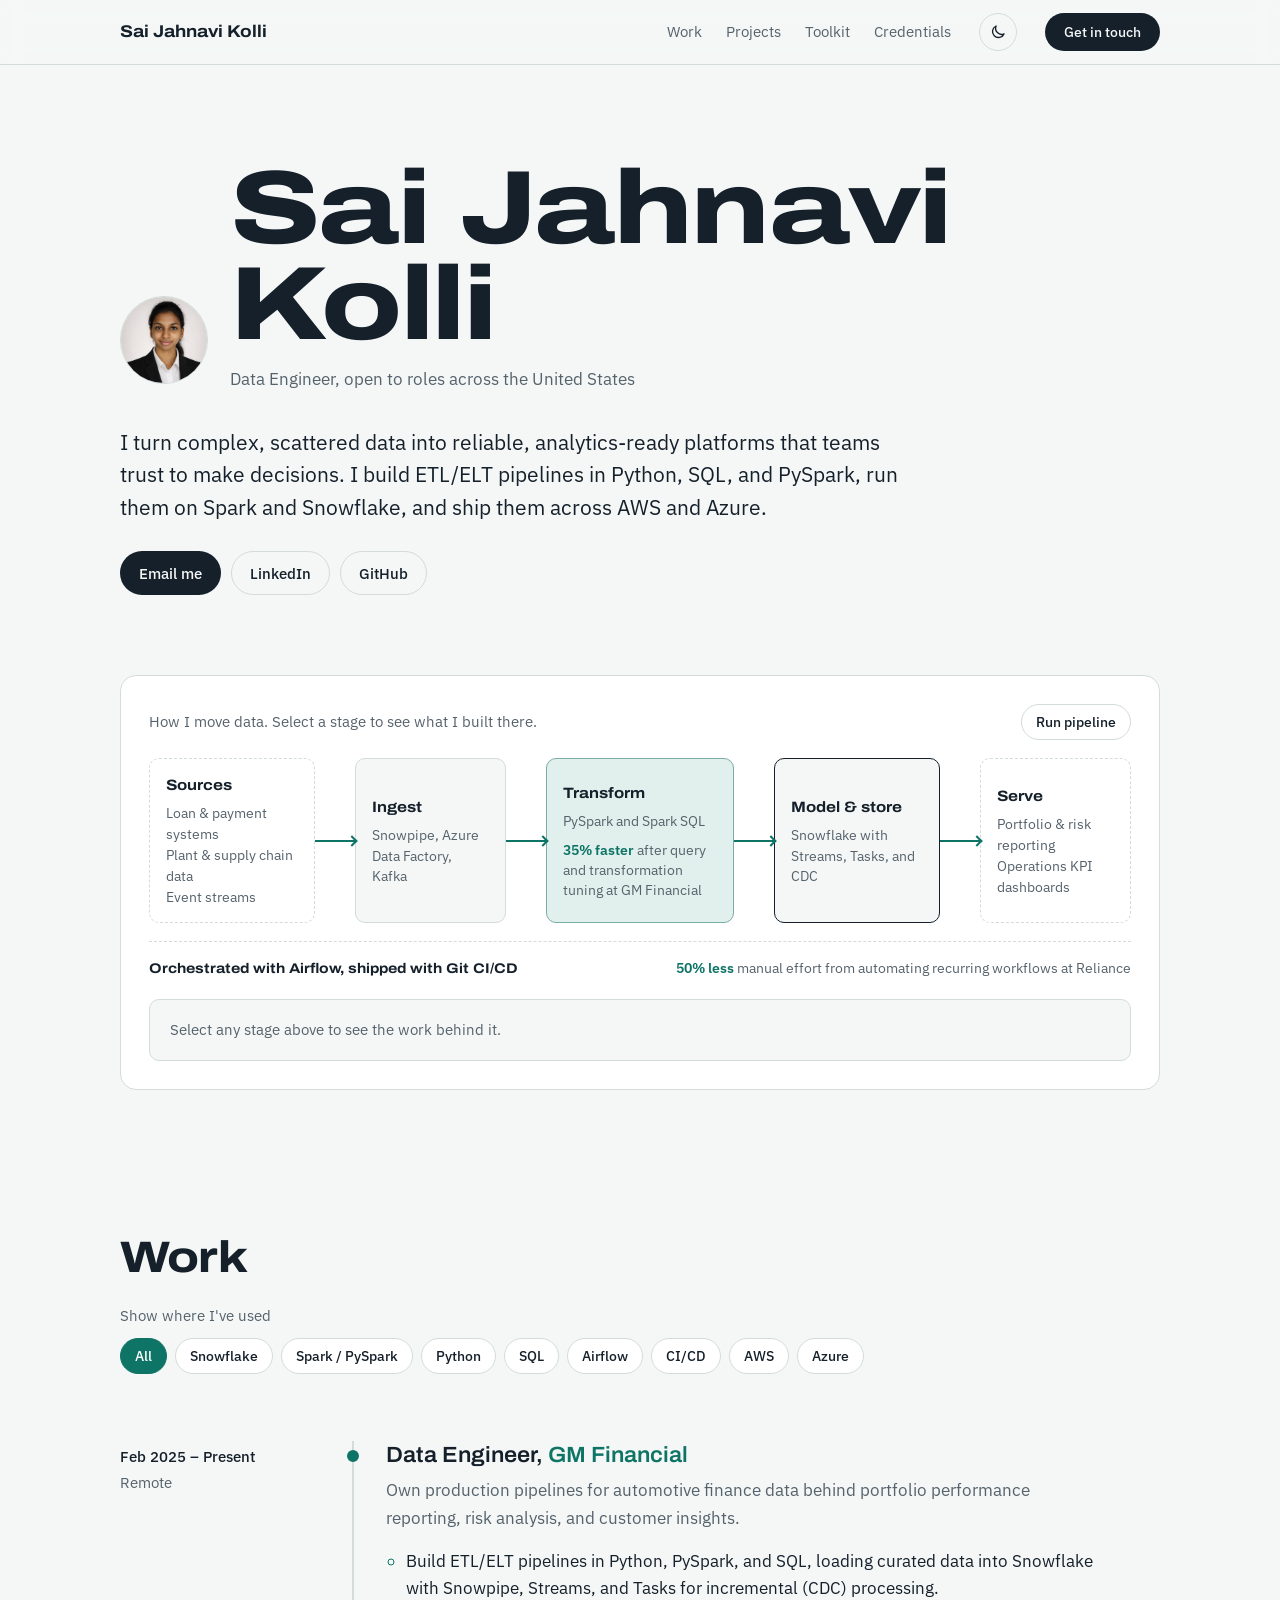
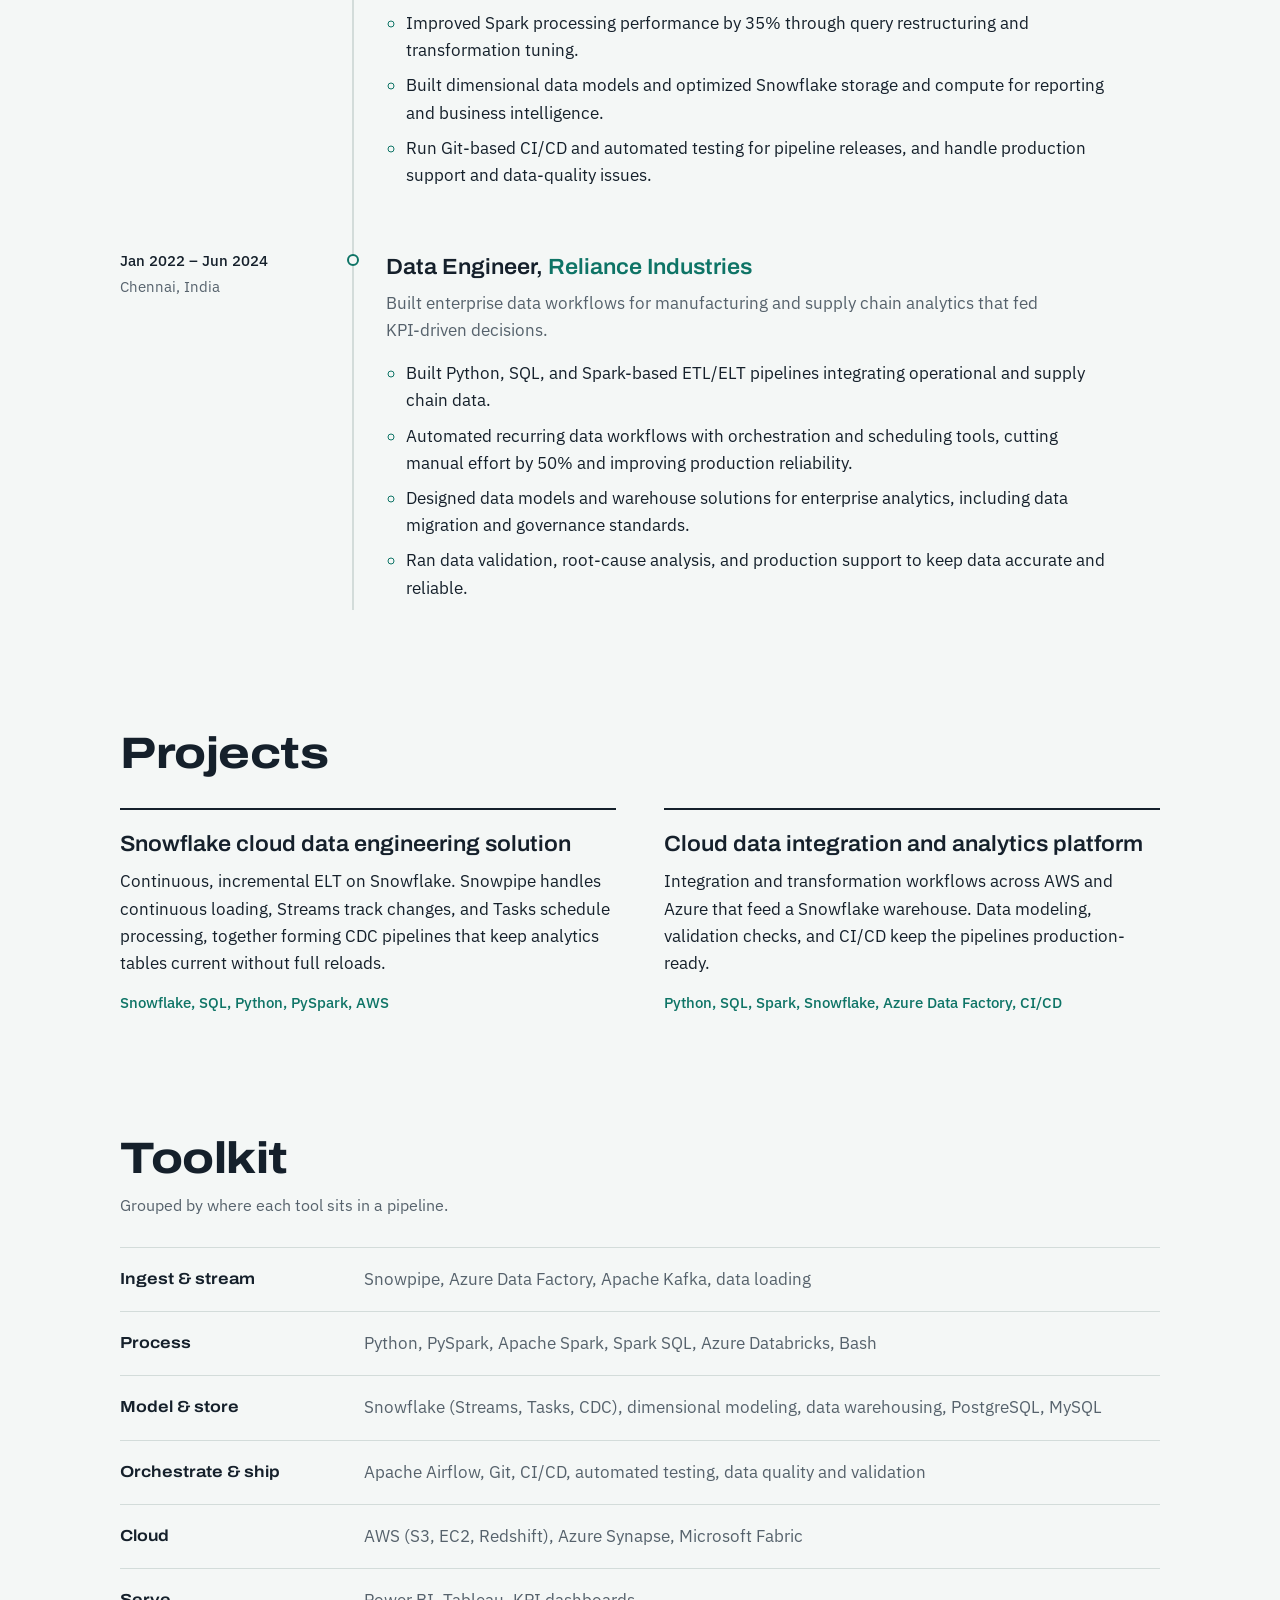
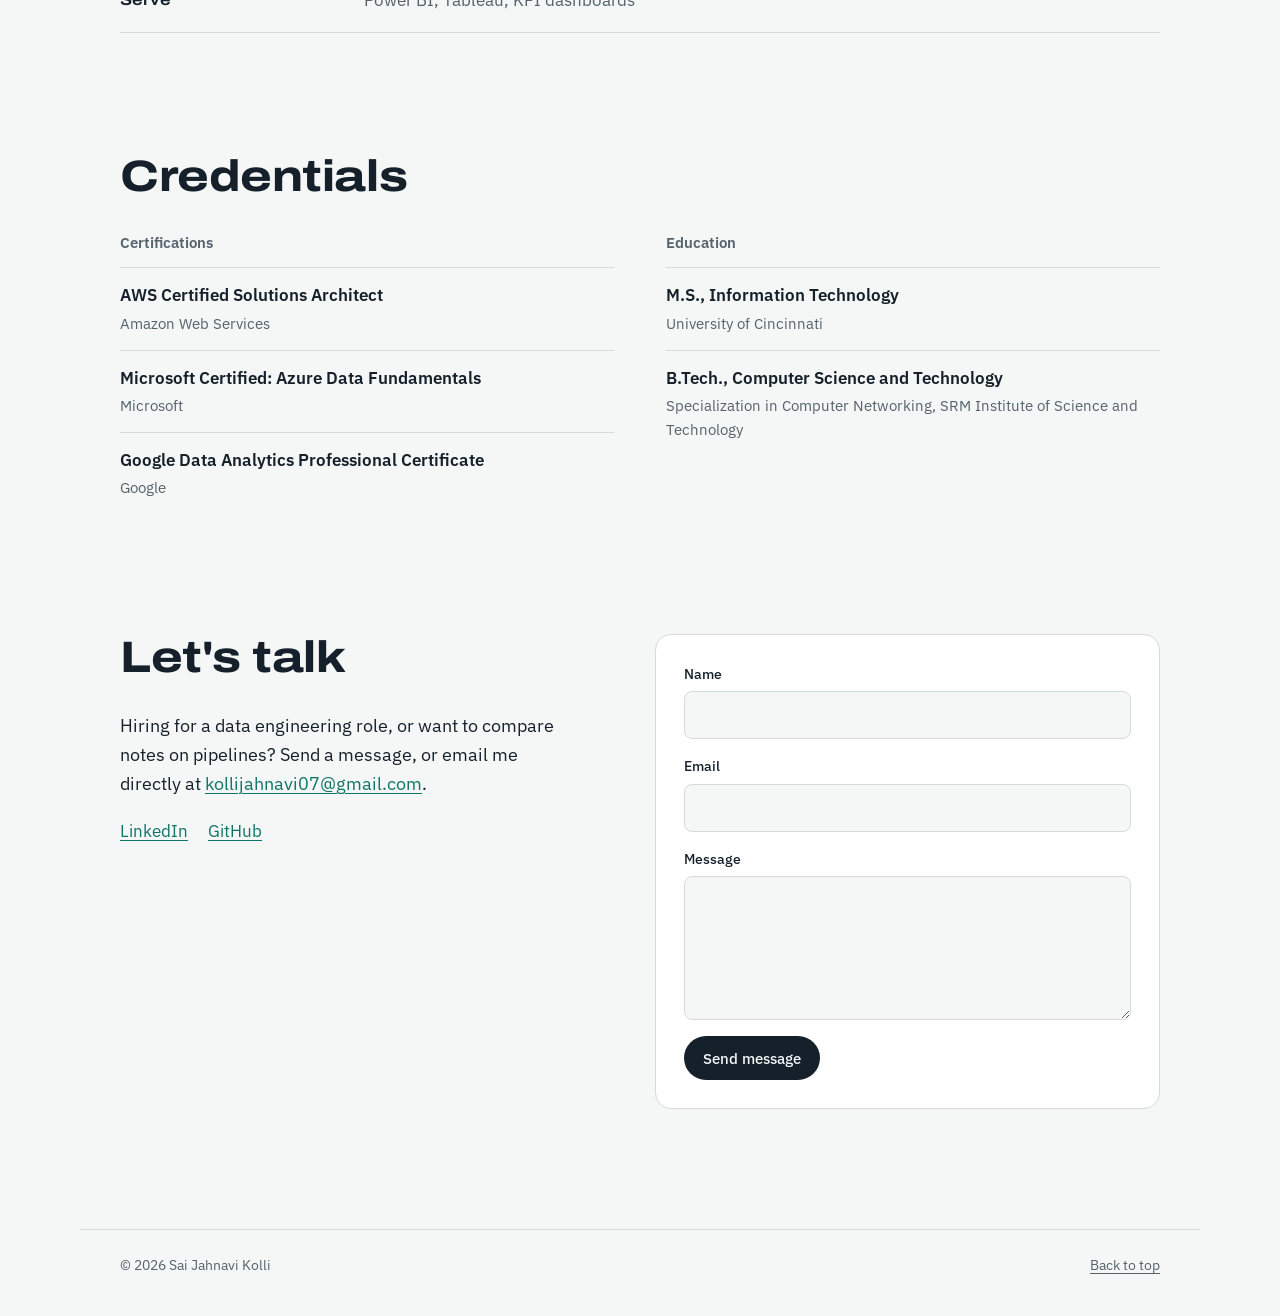
==== commit f42e8bcf: "Add interactivity: clickable pipeline stages with detail panel, tool filter, theme toggle" ====
--- a/index.html
+++ b/index.html
@@ -17,6 +17,9 @@
   <link href="https://fonts.googleapis.com/css2?family=Archivo:wdth,wght@62..125,400..800&family=IBM+Plex+Sans:ital,wght@0,400;0,500;0,600;1,400&display=swap" rel="stylesheet">
 
   <link rel="stylesheet" href="styles.css" />
+  <script>
+    try { var t = localStorage.getItem("theme"); if (t === "light" || t === "dark") document.documentElement.setAttribute("data-theme", t); } catch (e) {}
+  </script>
 </head>
 
 <body>
@@ -31,6 +34,10 @@
         <a href="#toolkit">Toolkit</a>
         <a href="#credentials">Credentials</a>
       </nav>
+      <button class="theme-toggle" type="button" id="theme-toggle" aria-label="Switch to dark theme">
+        <svg class="icon-moon" width="18" height="18" viewBox="0 0 24 24" fill="none" aria-hidden="true"><path d="M20 14.5A8 8 0 0 1 9.5 4a8 8 0 1 0 10.5 10.5z" stroke="currentColor" stroke-width="1.8" stroke-linejoin="round"/></svg>
+        <svg class="icon-sun" width="18" height="18" viewBox="0 0 24 24" fill="none" aria-hidden="true"><circle cx="12" cy="12" r="4" stroke="currentColor" stroke-width="1.8"/><path d="M12 2v2.5M12 19.5V22M2 12h2.5M19.5 12H22M4.9 4.9l1.8 1.8M17.3 17.3l1.8 1.8M4.9 19.1l1.8-1.8M17.3 6.7l1.8-1.8" stroke="currentColor" stroke-width="1.8" stroke-linecap="round"/></svg>
+      </button>
       <a class="btn btn-solid header-cta" href="#contact">Get in touch</a>
     </div>
   </header>
@@ -58,53 +65,62 @@
       </div>
 
       <!-- LINEAGE: the signature element -->
-      <figure class="lineage" aria-label="How I move data: sources are ingested, transformed with PySpark, modeled in Snowflake, and served to reporting.">
-        <div class="lineage-flow">
-          <div class="stage stage-sources">
+      <figure class="lineage" aria-labelledby="lineage-caption">
+        <div class="lineage-head">
+          <figcaption id="lineage-caption">How I move data. Select a stage to see what I built there.</figcaption>
+          <button class="btn btn-line btn-small" type="button" id="run-pipeline">Run pipeline</button>
+        </div>
+
+        <div class="lineage-flow" role="group" aria-label="Pipeline stages">
+          <button class="stage stage-sources" type="button" data-stage="sources" aria-controls="stage-detail" aria-pressed="false">
             <span class="stage-name">Sources</span>
-            <ul>
-              <li>Loan &amp; payment systems</li>
-              <li>Plant &amp; supply chain data</li>
-              <li>Event streams</li>
-            </ul>
-          </div>
+            <span class="stage-list">
+              <span>Loan &amp; payment systems</span>
+              <span>Plant &amp; supply chain data</span>
+              <span>Event streams</span>
+            </span>
+          </button>
 
           <div class="edge" style="--i:0" aria-hidden="true"></div>
 
-          <div class="stage">
+          <button class="stage" type="button" data-stage="ingest" aria-controls="stage-detail" aria-pressed="false">
             <span class="stage-name">Ingest</span>
-            <p class="stage-tools">Snowpipe, Azure Data Factory, Kafka</p>
-          </div>
+            <span class="stage-tools">Snowpipe, Azure Data Factory, Kafka</span>
+          </button>
 
           <div class="edge" style="--i:1" aria-hidden="true"></div>
 
-          <div class="stage stage-marked">
+          <button class="stage stage-marked" type="button" data-stage="transform" aria-controls="stage-detail" aria-pressed="false">
             <span class="stage-name">Transform</span>
-            <p class="stage-tools">PySpark and Spark SQL</p>
-            <p class="stage-result"><strong>35% faster</strong> after query and transformation tuning at GM Financial</p>
-          </div>
+            <span class="stage-tools">PySpark and Spark SQL</span>
+            <span class="stage-result"><strong>35% faster</strong> after query and transformation tuning at GM Financial</span>
+          </button>
 
           <div class="edge" style="--i:2" aria-hidden="true"></div>
 
-          <div class="stage stage-store">
+          <button class="stage stage-store" type="button" data-stage="store" aria-controls="stage-detail" aria-pressed="false">
             <span class="stage-name">Model &amp; store</span>
-            <p class="stage-tools">Snowflake with Streams, Tasks, and CDC</p>
-          </div>
+            <span class="stage-tools">Snowflake with Streams, Tasks, and CDC</span>
+          </button>
 
           <div class="edge" style="--i:3" aria-hidden="true"></div>
 
-          <div class="stage stage-serve">
+          <button class="stage stage-serve" type="button" data-stage="serve" aria-controls="stage-detail" aria-pressed="false">
             <span class="stage-name">Serve</span>
-            <ul>
-              <li>Portfolio &amp; risk reporting</li>
-              <li>Operations KPI dashboards</li>
-            </ul>
-          </div>
-        </div>
-
-        <div class="orchestration">
+            <span class="stage-list">
+              <span>Portfolio &amp; risk reporting</span>
+              <span>Operations KPI dashboards</span>
+            </span>
+          </button>
+        </div>
+
+        <button class="orchestration" type="button" data-stage="orchestrate" aria-controls="stage-detail" aria-pressed="false">
           <span class="stage-name">Orchestrated with Airflow, shipped with Git CI/CD</span>
           <span class="stage-result"><strong>50% less</strong> manual effort from automating recurring workflows at Reliance</span>
+        </button>
+
+        <div class="stage-detail" id="stage-detail" aria-live="polite">
+          <p class="detail-empty">Select any stage above to see the work behind it.</p>
         </div>
       </figure>
     </section>
@@ -112,6 +128,22 @@
     <!-- WORK -->
     <section class="section wrap" id="work" aria-labelledby="work-title">
       <h2 class="section-title" id="work-title">Work</h2>
+
+      <div class="tool-filter" role="group" aria-labelledby="filter-label">
+        <span class="filter-label" id="filter-label">Show where I've used</span>
+        <div class="chips">
+          <button class="chip" type="button" data-filter="all" aria-pressed="true">All</button>
+          <button class="chip" type="button" data-filter="snowflake" aria-pressed="false">Snowflake</button>
+          <button class="chip" type="button" data-filter="spark" aria-pressed="false">Spark / PySpark</button>
+          <button class="chip" type="button" data-filter="python" aria-pressed="false">Python</button>
+          <button class="chip" type="button" data-filter="sql" aria-pressed="false">SQL</button>
+          <button class="chip" type="button" data-filter="airflow" aria-pressed="false">Airflow</button>
+          <button class="chip" type="button" data-filter="cicd" aria-pressed="false">CI/CD</button>
+          <button class="chip" type="button" data-filter="aws" aria-pressed="false">AWS</button>
+          <button class="chip" type="button" data-filter="azure" aria-pressed="false">Azure</button>
+        </div>
+        <p class="filter-status" id="filter-status" aria-live="polite"></p>
+      </div>
 
       <ol class="timeline">
         <li class="job">
@@ -123,10 +155,10 @@
             <h3>Data Engineer, <span class="org">GM Financial</span></h3>
             <p class="job-summary">Own production pipelines for automotive finance data behind portfolio performance reporting, risk analysis, and customer insights.</p>
             <ul>
-              <li>Build ETL/ELT pipelines in Python, PySpark, and SQL, loading curated data into Snowflake with Snowpipe, Streams, and Tasks for incremental (CDC) processing.</li>
-              <li>Improved Spark processing performance by 35% through query restructuring and transformation tuning.</li>
-              <li>Built dimensional data models and optimized Snowflake storage and compute for reporting and business intelligence.</li>
-              <li>Run Git-based CI/CD and automated testing for pipeline releases, and handle production support and data-quality issues.</li>
+              <li data-tools="python sql spark snowflake">Build ETL/ELT pipelines in Python, PySpark, and SQL, loading curated data into Snowflake with Snowpipe, Streams, and Tasks for incremental (CDC) processing.</li>
+              <li data-tools="spark">Improved Spark processing performance by 35% through query restructuring and transformation tuning.</li>
+              <li data-tools="snowflake">Built dimensional data models and optimized Snowflake storage and compute for reporting and business intelligence.</li>
+              <li data-tools="cicd">Run Git-based CI/CD and automated testing for pipeline releases, and handle production support and data-quality issues.</li>
             </ul>
           </div>
         </li>
@@ -140,10 +172,10 @@
             <h3>Data Engineer, <span class="org">Reliance Industries</span></h3>
             <p class="job-summary">Built enterprise data workflows for manufacturing and supply chain analytics that fed KPI-driven decisions.</p>
             <ul>
-              <li>Built Python, SQL, and Spark-based ETL/ELT pipelines integrating operational and supply chain data.</li>
-              <li>Automated recurring data workflows with orchestration and scheduling tools, cutting manual effort by 50% and improving production reliability.</li>
-              <li>Designed data models and warehouse solutions for enterprise analytics, including data migration and governance standards.</li>
-              <li>Ran data validation, root-cause analysis, and production support to keep data accurate and reliable.</li>
+              <li data-tools="python sql spark">Built Python, SQL, and Spark-based ETL/ELT pipelines integrating operational and supply chain data.</li>
+              <li data-tools="airflow">Automated recurring data workflows with orchestration and scheduling tools, cutting manual effort by 50% and improving production reliability.</li>
+              <li data-tools="">Designed data models and warehouse solutions for enterprise analytics, including data migration and governance standards.</li>
+              <li data-tools="">Ran data validation, root-cause analysis, and production support to keep data accurate and reliable.</li>
             </ul>
           </div>
         </li>
@@ -155,13 +187,13 @@
       <h2 class="section-title" id="projects-title">Projects</h2>
 
       <div class="projects">
-        <article class="project">
+        <article class="project" data-tools="snowflake sql python spark aws">
           <h3>Snowflake cloud data engineering solution</h3>
           <p>Continuous, incremental ELT on Snowflake. Snowpipe handles continuous loading, Streams track changes, and Tasks schedule processing, together forming CDC pipelines that keep analytics tables current without full reloads.</p>
           <p class="stack">Snowflake, SQL, Python, PySpark, AWS</p>
         </article>
 
-        <article class="project">
+        <article class="project" data-tools="python sql spark snowflake azure cicd">
           <h3>Cloud data integration and analytics platform</h3>
           <p>Integration and transformation workflows across AWS and Azure that feed a Snowflake warehouse. Data modeling, validation checks, and CI/CD keep the pipelines production-ready.</p>
           <p class="stack">Python, SQL, Spark, Snowflake, Azure Data Factory, CI/CD</p>
--- a/styles.css
+++ b/styles.css
@@ -579,3 +579,154 @@
 }
 .thanks-card p{ margin: 0 0 24px; color: var(--muted); }
 .thanks-card .hero-actions{ margin-top: 0; }
+
+/* ============================================================
+   Interactivity
+   ============================================================ */
+
+/* ---------- lineage controls ---------- */
+.lineage-head{
+  display: flex; align-items: center; justify-content: space-between;
+  gap: 12px 20px; flex-wrap: wrap;
+  margin-bottom: 18px;
+}
+.lineage-head figcaption{ font-size: 15px; color: var(--muted); }
+.btn-small{ min-height: 36px; padding: 0 14px; font-size: 14px; }
+
+/* stages are buttons now */
+button.stage,
+button.orchestration{
+  font: inherit;
+  color: inherit;
+  text-align: left;
+  cursor: pointer;
+  -webkit-tap-highlight-color: transparent;
+}
+button.stage{
+  transition: border-color .15s ease, box-shadow .15s ease, transform .15s ease;
+}
+button.stage:hover{
+  border-color: var(--flow);
+}
+.stage-tools,
+.stage-list{ display: block; }
+.stage-list{ margin-top: 6px; font-size: 14px; line-height: 1.5; color: var(--muted); }
+.stage-list span{ display: block; }
+
+button.stage.is-selected{
+  border-color: var(--flow);
+  border-style: solid;
+  box-shadow: 0 0 0 3px color-mix(in srgb, var(--flow) 22%, transparent);
+}
+
+button.orchestration{
+  width: 100%;
+  padding: 16px 0 0;
+  background: none;
+  border: 0;
+  border-top: 1px dashed var(--line);
+  border-radius: 0;
+}
+button.orchestration:hover .stage-name,
+button.orchestration.is-selected .stage-name{ color: var(--flow); }
+button.orchestration.is-selected{ border-top-style: solid; border-top-color: var(--flow); }
+
+/* detail panel */
+.stage-detail{
+  margin-top: 18px;
+  padding: 18px 20px;
+  border-radius: var(--radius);
+  background: var(--paper);
+  border: 1px solid var(--line);
+}
+.detail-empty{ margin: 0; color: var(--muted); font-size: 15px; }
+.stage-detail h3{
+  margin: 0 0 6px;
+  font-family: var(--font-display);
+  font-stretch: 112%;
+  font-weight: 700;
+  font-size: 18px;
+}
+.stage-detail p{ margin: 0; max-width: 72ch; }
+.stage-detail dl{
+  display: grid; grid-template-columns: repeat(2, minmax(0, 1fr));
+  gap: 12px 28px; margin: 14px 0 0;
+}
+.stage-detail dt{ font-size: 13px; font-weight: 600; color: var(--muted); }
+.stage-detail dd{ margin: 2px 0 0; font-size: 15px; }
+.stage-detail.has-content{ border-color: color-mix(in srgb, var(--flow) 45%, var(--line)); }
+@media (prefers-reduced-motion: no-preference){
+  .stage-detail.has-content > *{ animation: detail-in .25s ease-out; }
+  @keyframes detail-in{ from{ opacity: 0; transform: translateY(4px); } }
+}
+@media (max-width: 560px){
+  .stage-detail dl{ grid-template-columns: 1fr; }
+}
+
+/* ---------- tool filter ---------- */
+.tool-filter{
+  margin: -8px 0 36px;
+}
+.filter-label{
+  display: block;
+  margin-bottom: 10px;
+  font-size: 15px;
+  color: var(--muted);
+}
+.chips{ display: flex; flex-wrap: wrap; gap: 8px; }
+.chip{
+  min-height: 36px;
+  padding: 0 14px;
+  border-radius: 999px;
+  border: 1px solid var(--line);
+  background: var(--surface);
+  color: var(--ink);
+  font: 500 14px/1 var(--font-body);
+  cursor: pointer;
+  transition: background-color .15s ease, border-color .15s ease, color .15s ease;
+}
+.chip:hover{ border-color: var(--flow); }
+.chip[aria-pressed="true"]{
+  background: var(--flow);
+  border-color: var(--flow);
+  color: var(--surface);
+}
+.filter-status{
+  min-height: 1.5em;
+  margin: 10px 0 0;
+  font-size: 14px;
+  color: var(--flow);
+}
+
+/* matches and non-matches */
+[data-tools]{ transition: opacity .2s ease, background-color .2s ease; }
+.is-dimmed{ opacity: .32; }
+.job-body li.is-match{
+  background: var(--flow-soft);
+  border-radius: 6px;
+  margin-left: -8px;
+  padding: 2px 8px;
+}
+.project.is-match{ border-top-color: var(--flow); }
+/* keep each job's heading readable while filtering */
+.is-filtering .job-body h3,
+.is-filtering .job-summary{ opacity: 1; }
+
+/* ---------- theme toggle ---------- */
+.theme-toggle{
+  display: inline-grid; place-items: center;
+  width: 38px; height: 38px;
+  border-radius: 50%;
+  border: 1px solid var(--line);
+  background: transparent;
+  color: var(--ink);
+  cursor: pointer;
+}
+.theme-toggle:hover{ border-color: var(--ink); }
+.theme-toggle .icon-sun{ display: none; }
+.theme-toggle[data-current="dark"] .icon-sun{ display: block; }
+.theme-toggle[data-current="dark"] .icon-moon{ display: none; }
+
+@media (max-width: 760px){
+  .header-inner{ gap: 12px; }
+}
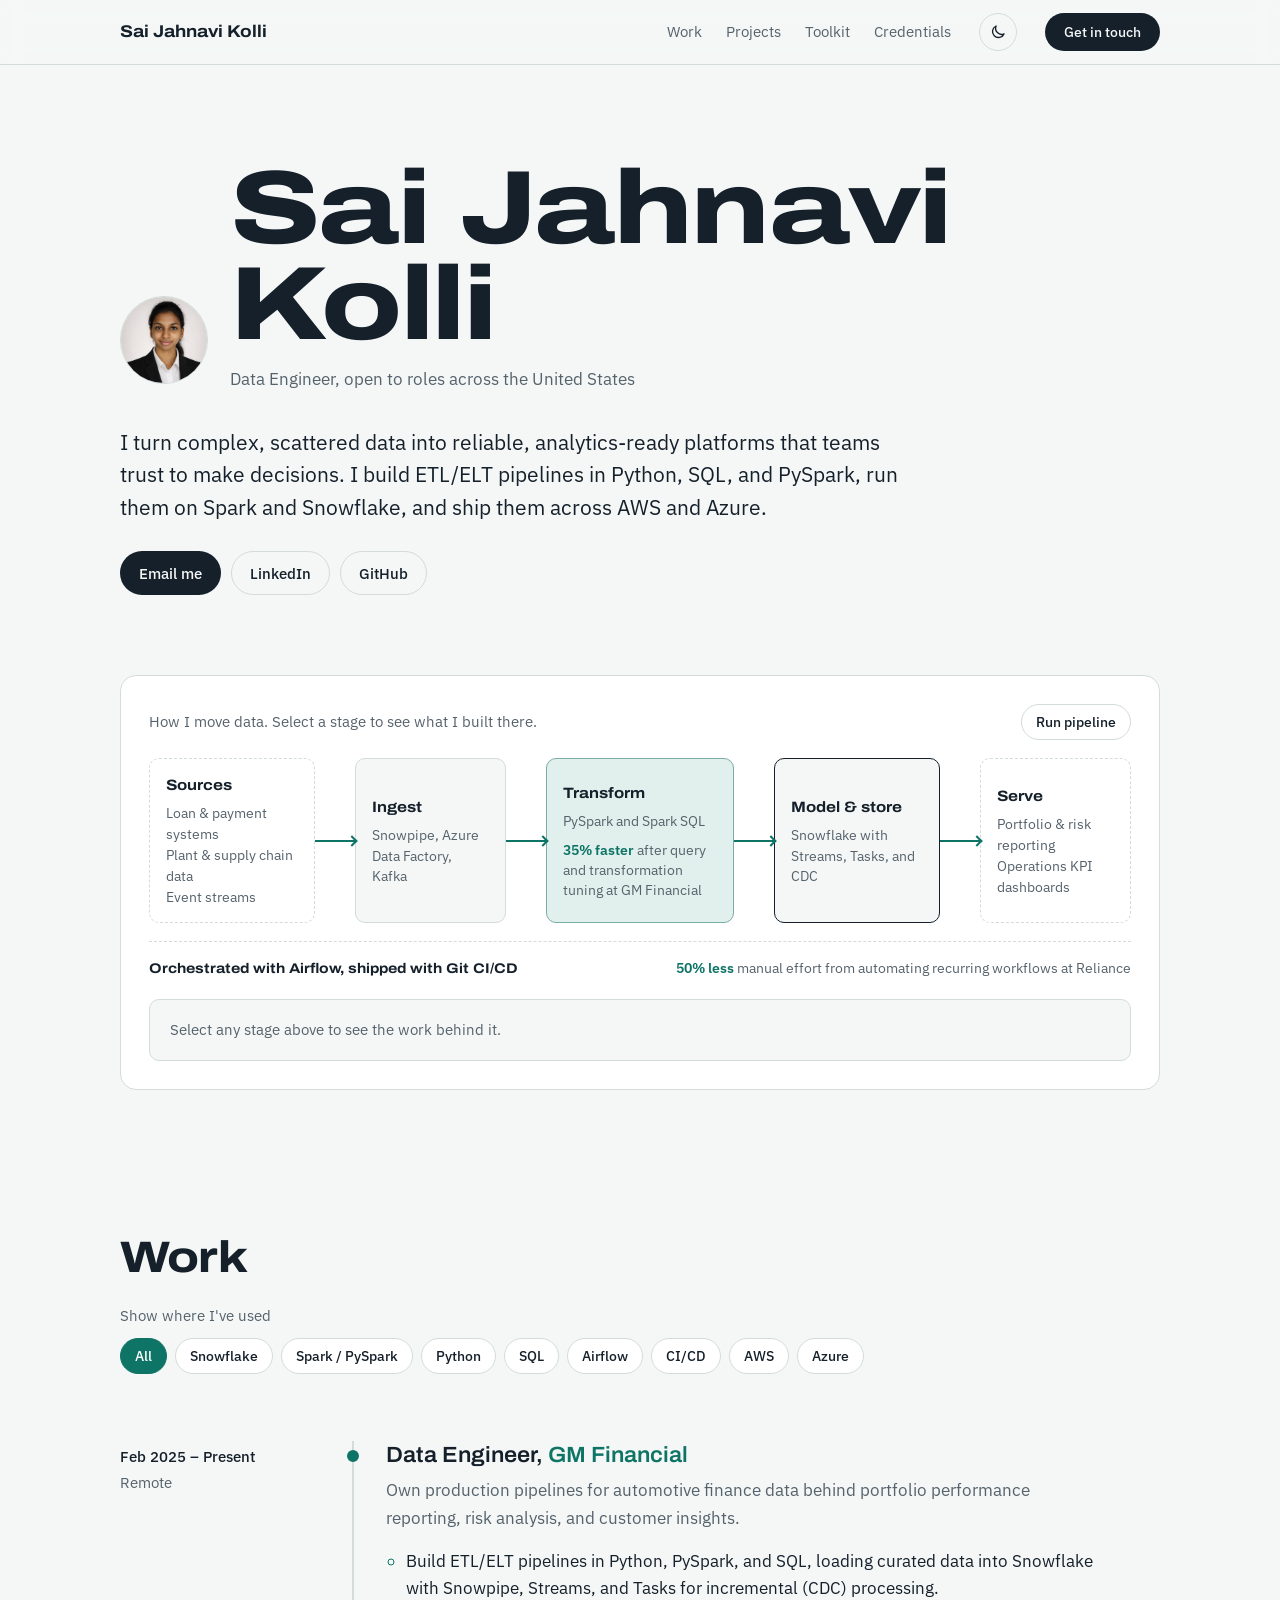
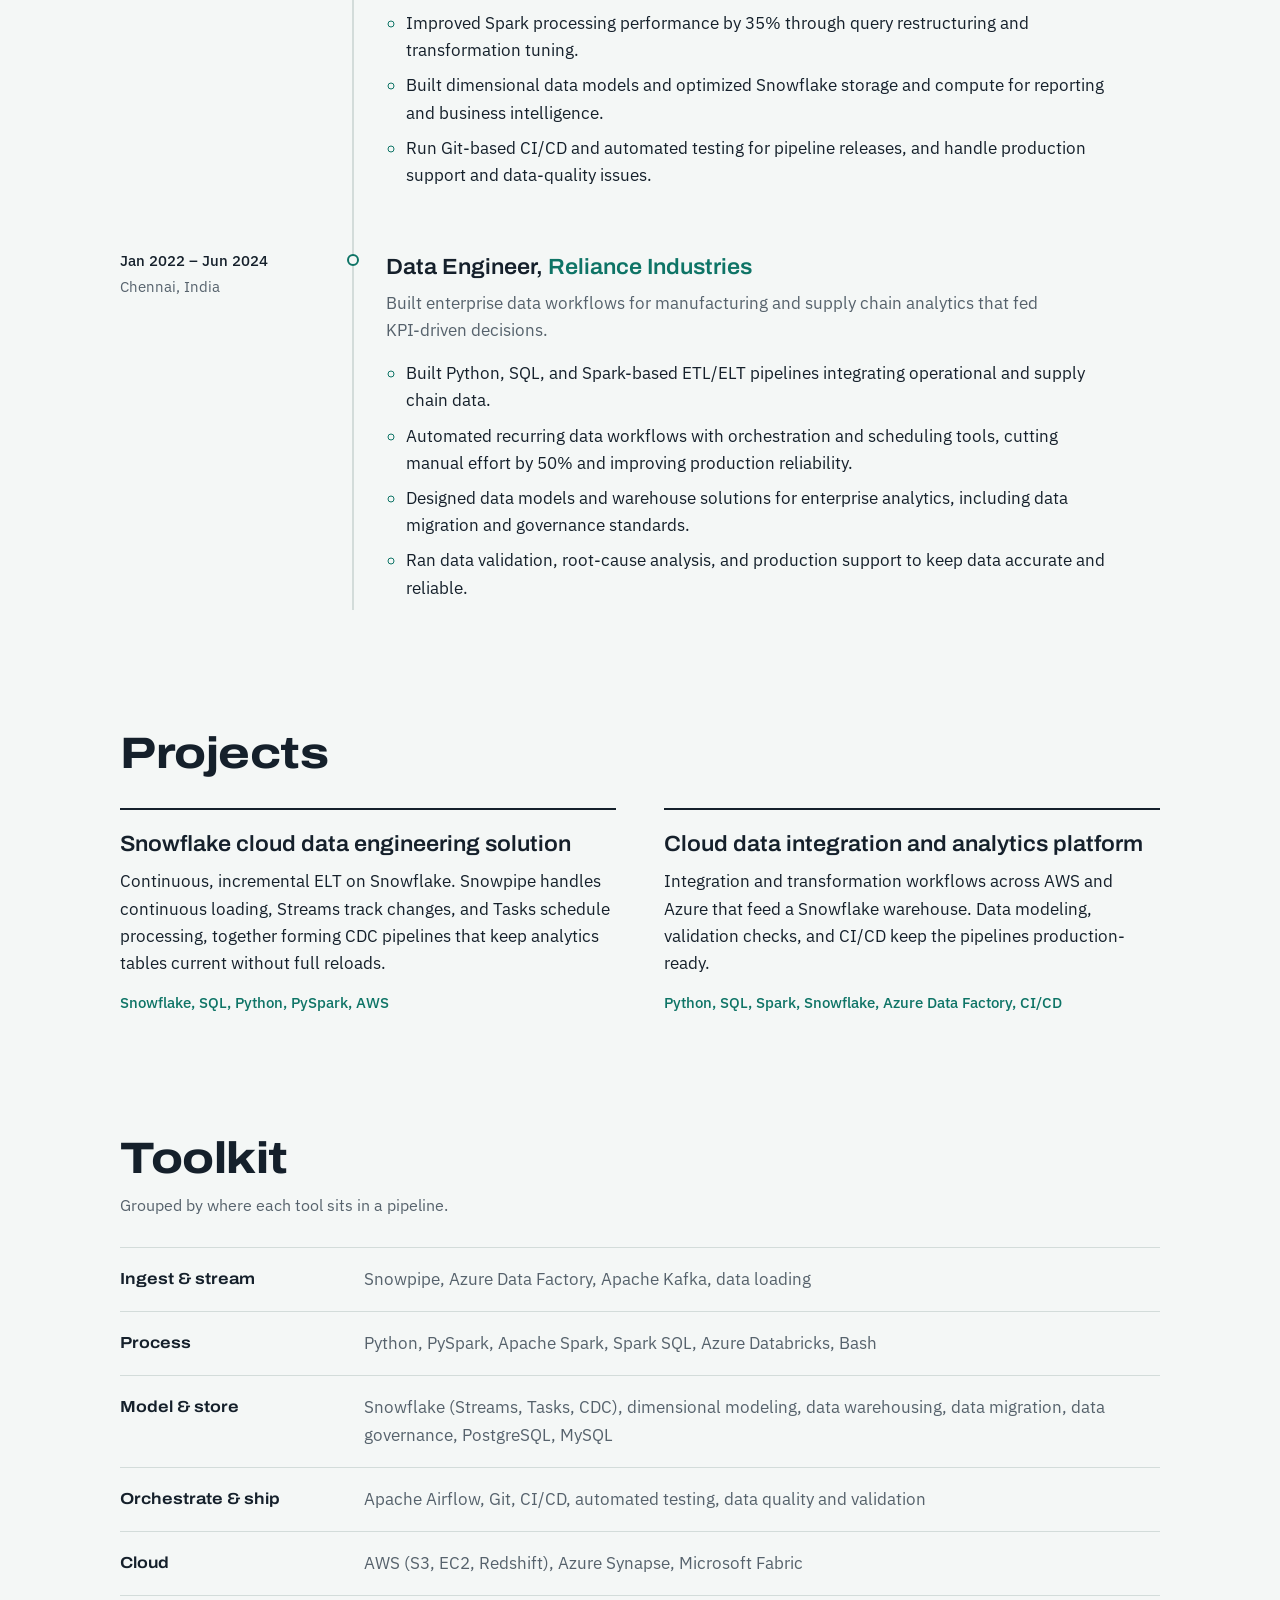
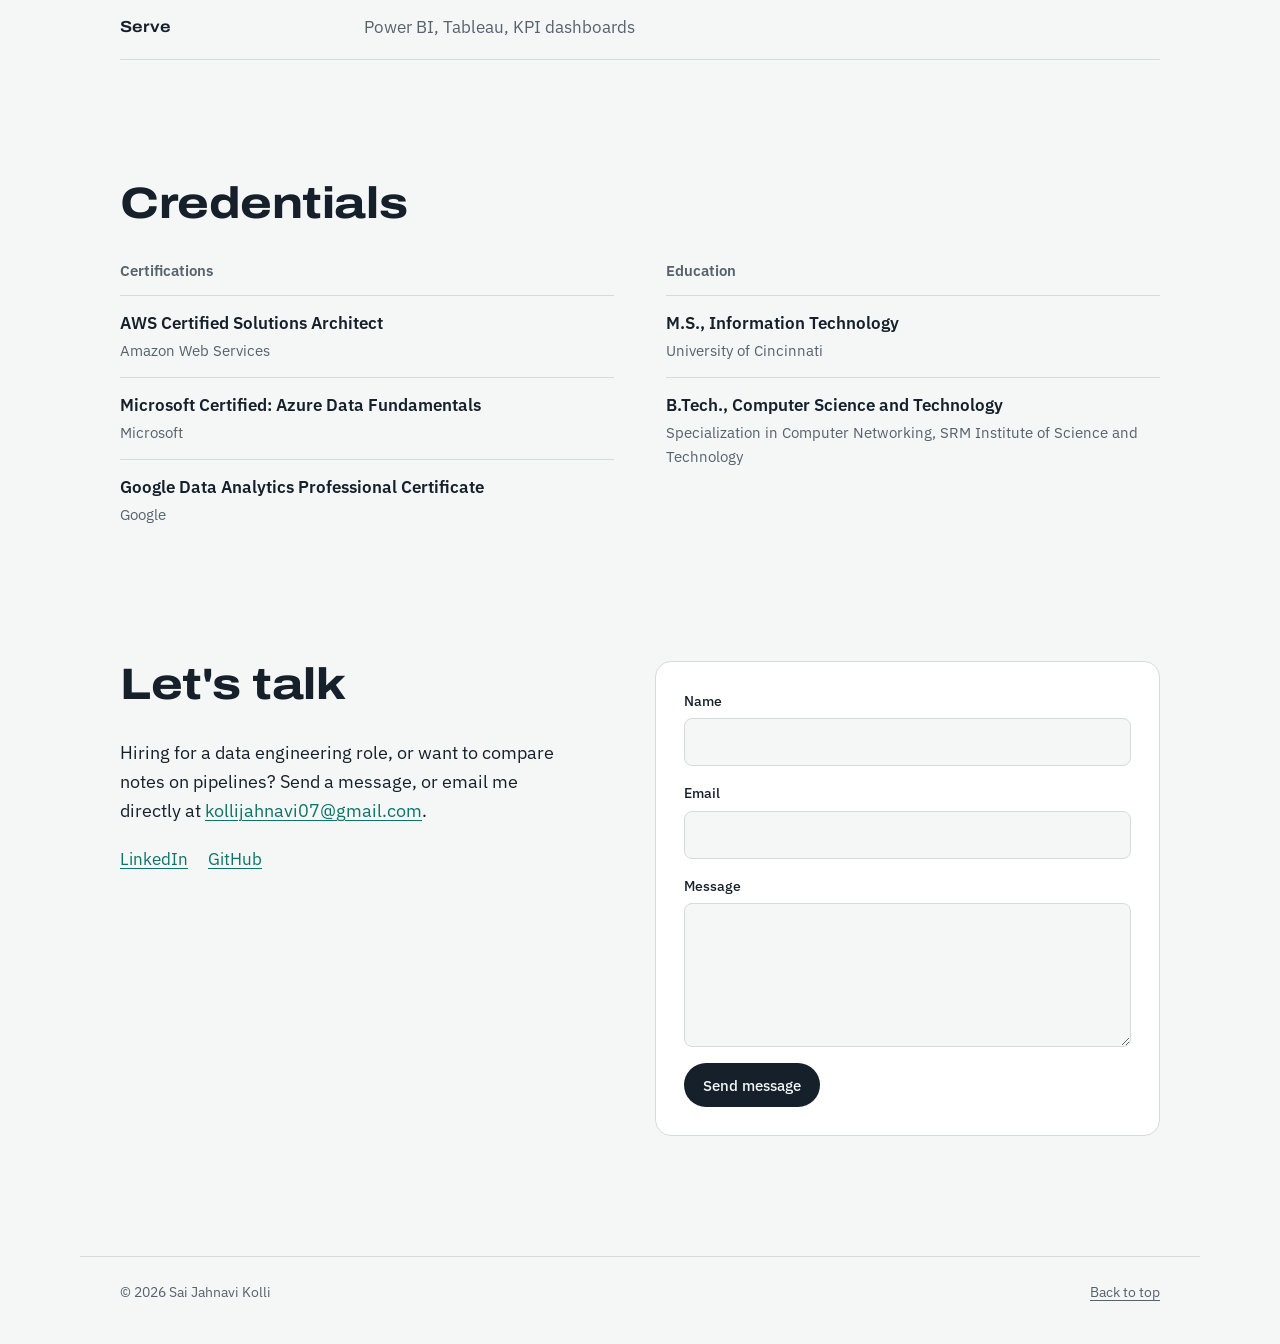
==== commit bf63c4f0: "Add data migration and governance to toolkit" ====
--- a/index.html
+++ b/index.html
@@ -16,7 +16,7 @@
   <link rel="preconnect" href="https://fonts.gstatic.com" crossorigin>
   <link href="https://fonts.googleapis.com/css2?family=Archivo:wdth,wght@62..125,400..800&family=IBM+Plex+Sans:ital,wght@0,400;0,500;0,600;1,400&display=swap" rel="stylesheet">
 
-  <link rel="stylesheet" href="styles.css" />
+  <link rel="stylesheet" href="styles.css?v=3" />
   <script>
     try { var t = localStorage.getItem("theme"); if (t === "light" || t === "dark") document.documentElement.setAttribute("data-theme", t); } catch (e) {}
   </script>
@@ -217,7 +217,7 @@
         </div>
         <div class="layer">
           <dt>Model &amp; store</dt>
-          <dd>Snowflake (Streams, Tasks, CDC), dimensional modeling, data warehousing, PostgreSQL, MySQL</dd>
+          <dd>Snowflake (Streams, Tasks, CDC), dimensional modeling, data warehousing, data migration, data governance, PostgreSQL, MySQL</dd>
         </div>
         <div class="layer">
           <dt>Orchestrate &amp; ship</dt>
@@ -296,6 +296,6 @@
     <a href="#top">Back to top</a>
   </footer>
 
-  <script src="script.js"></script>
+  <script src="script.js?v=4"></script>
 </body>
 </html>
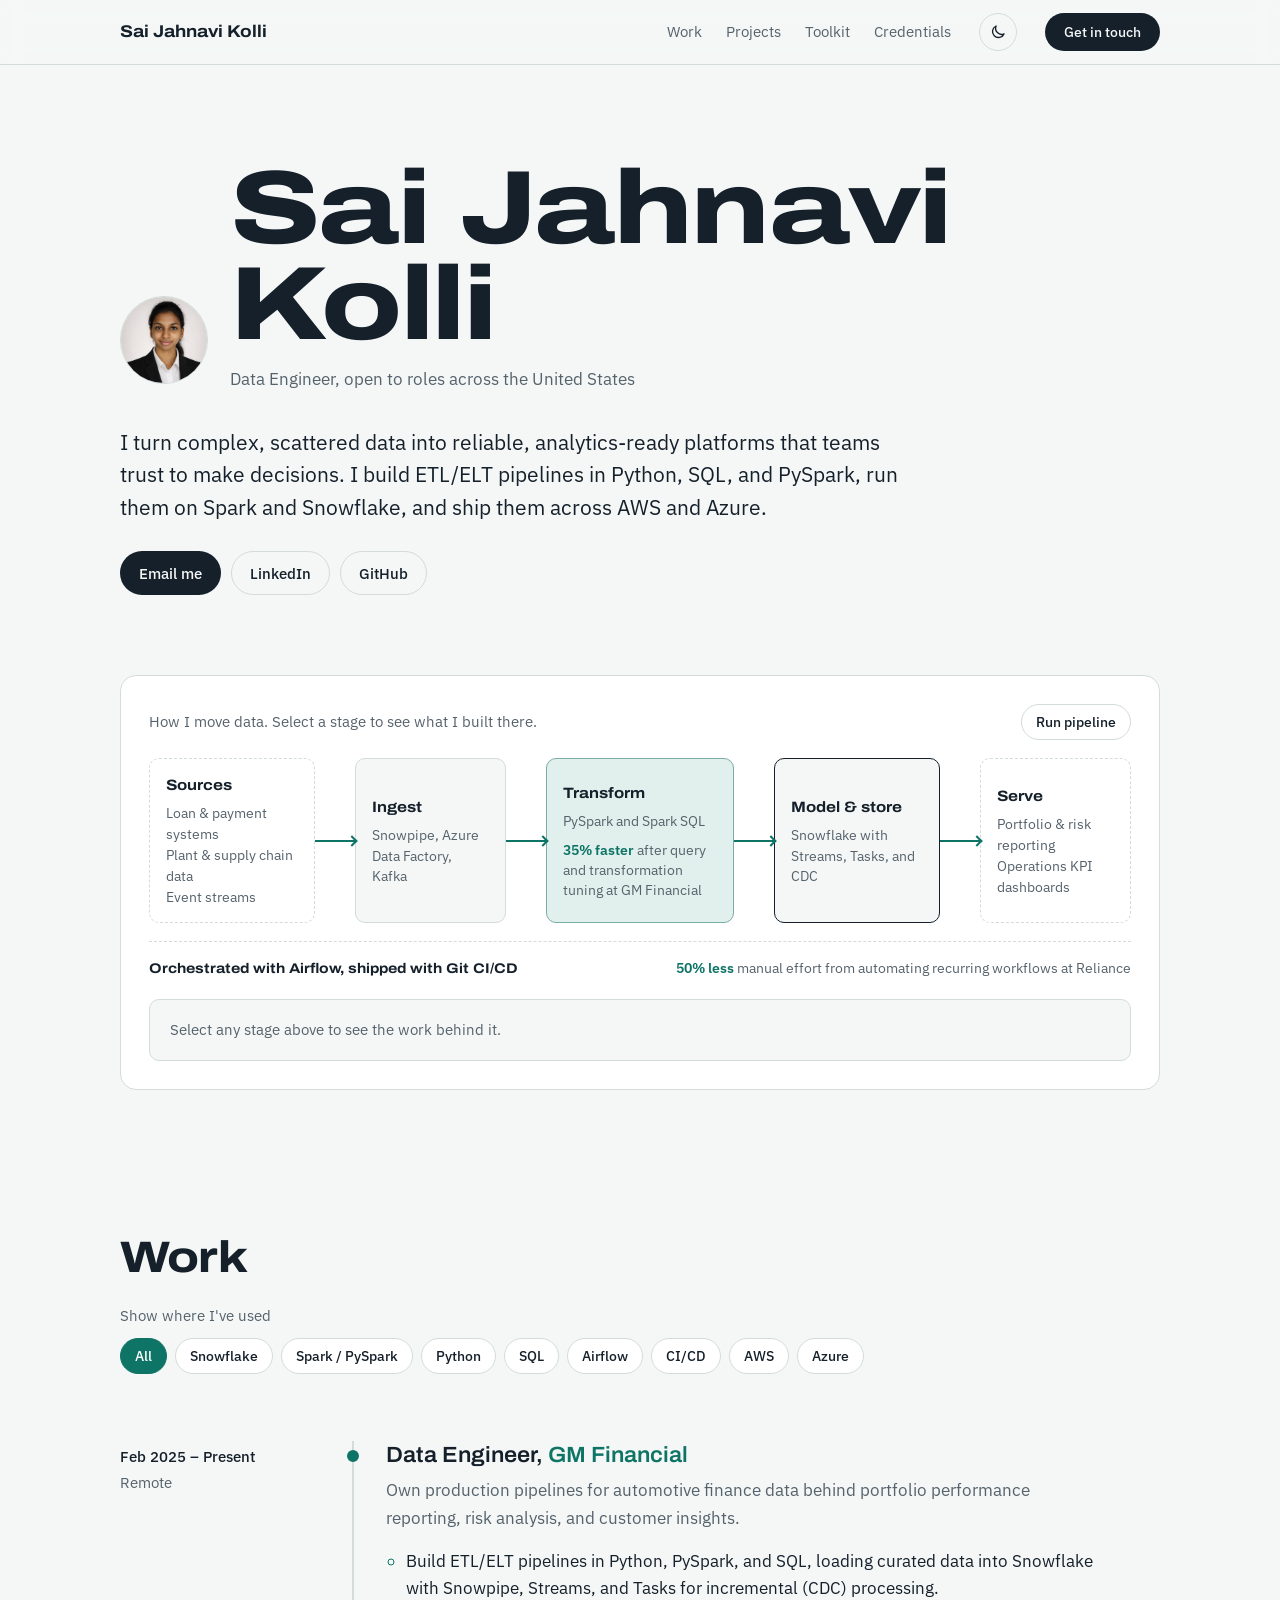
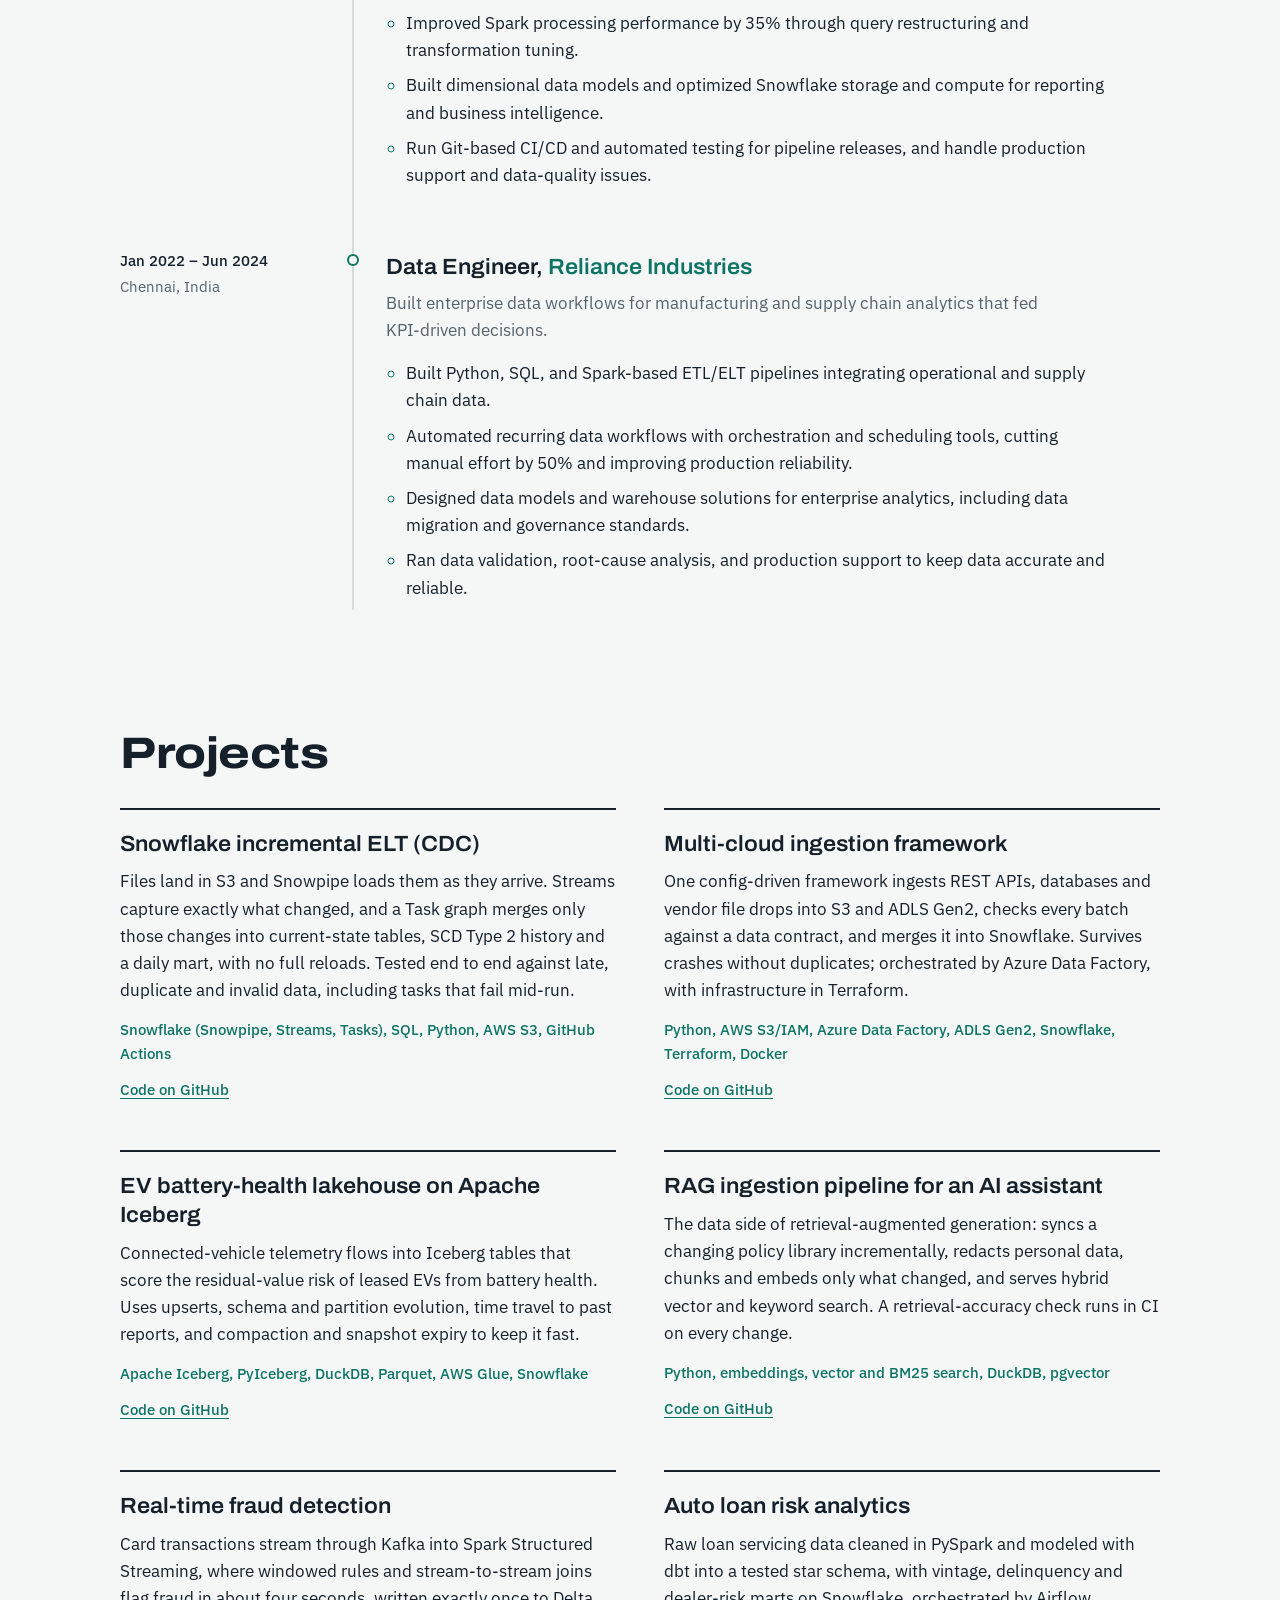
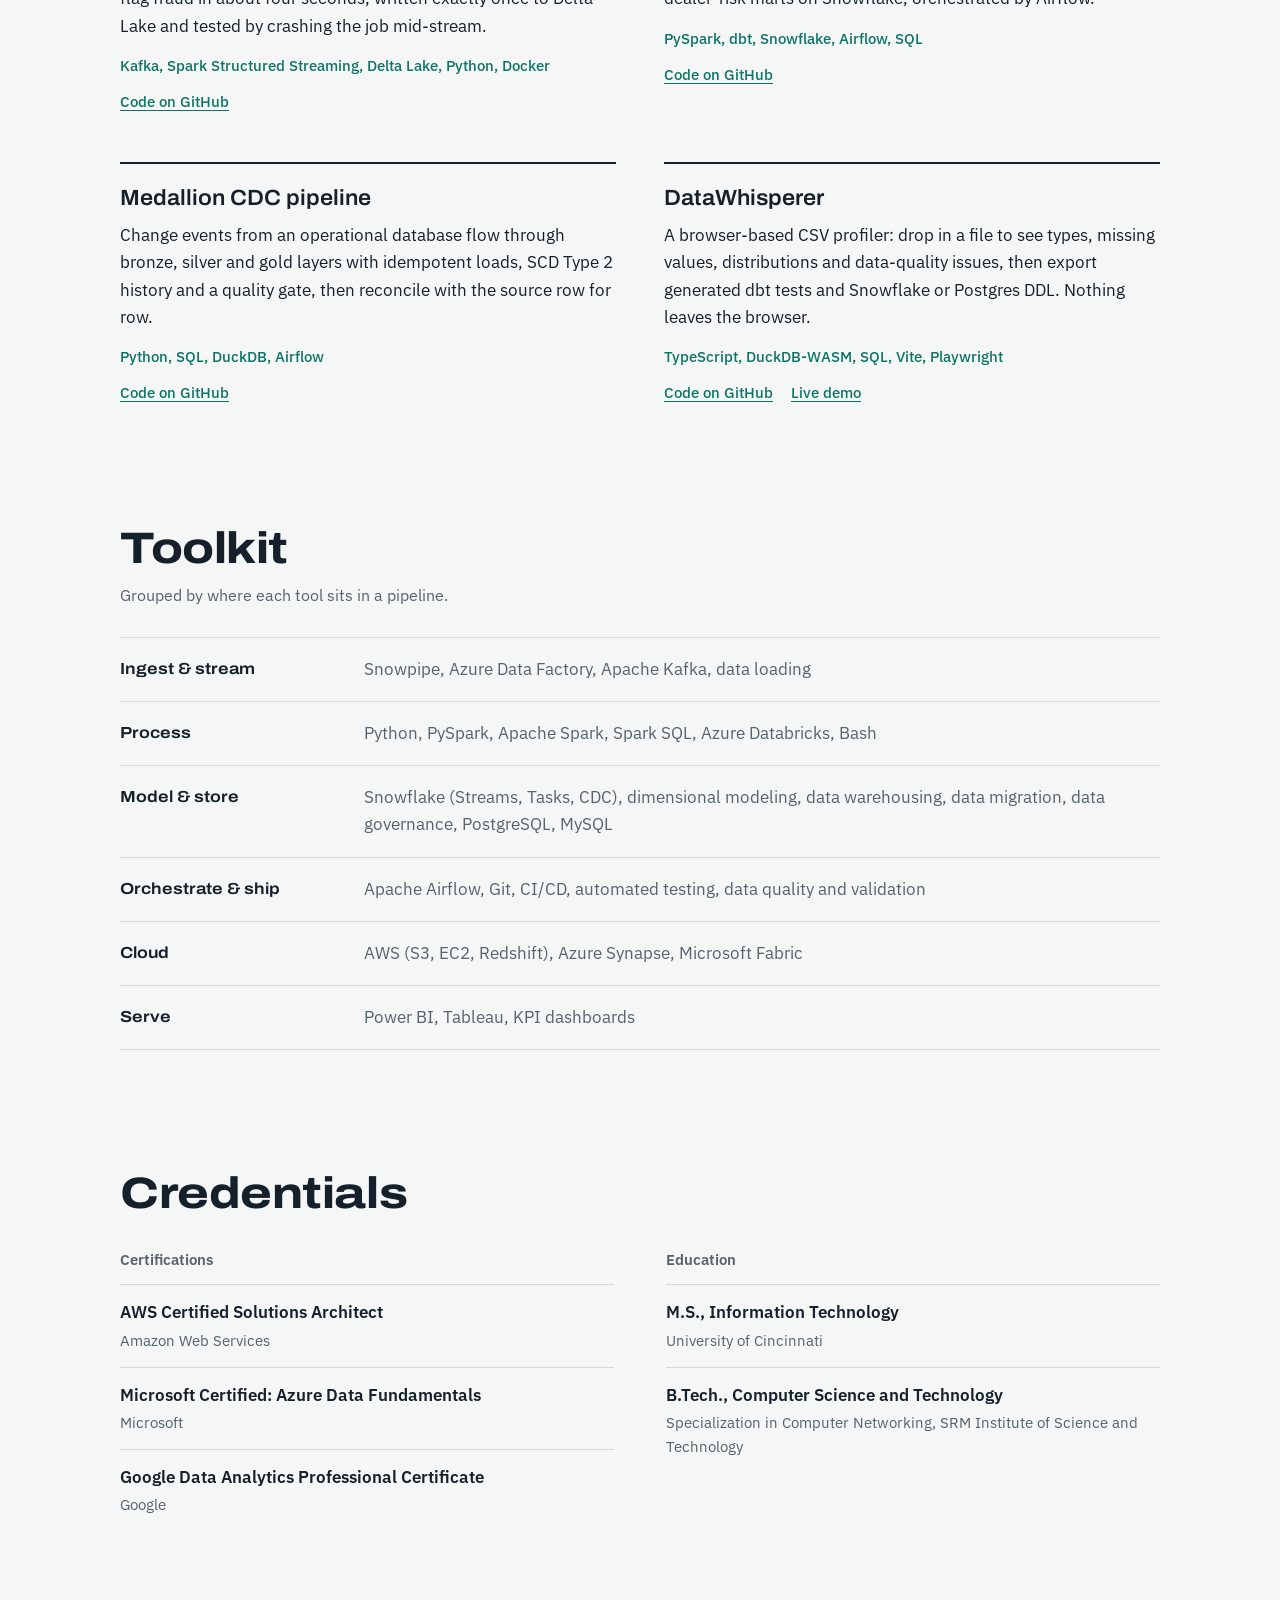
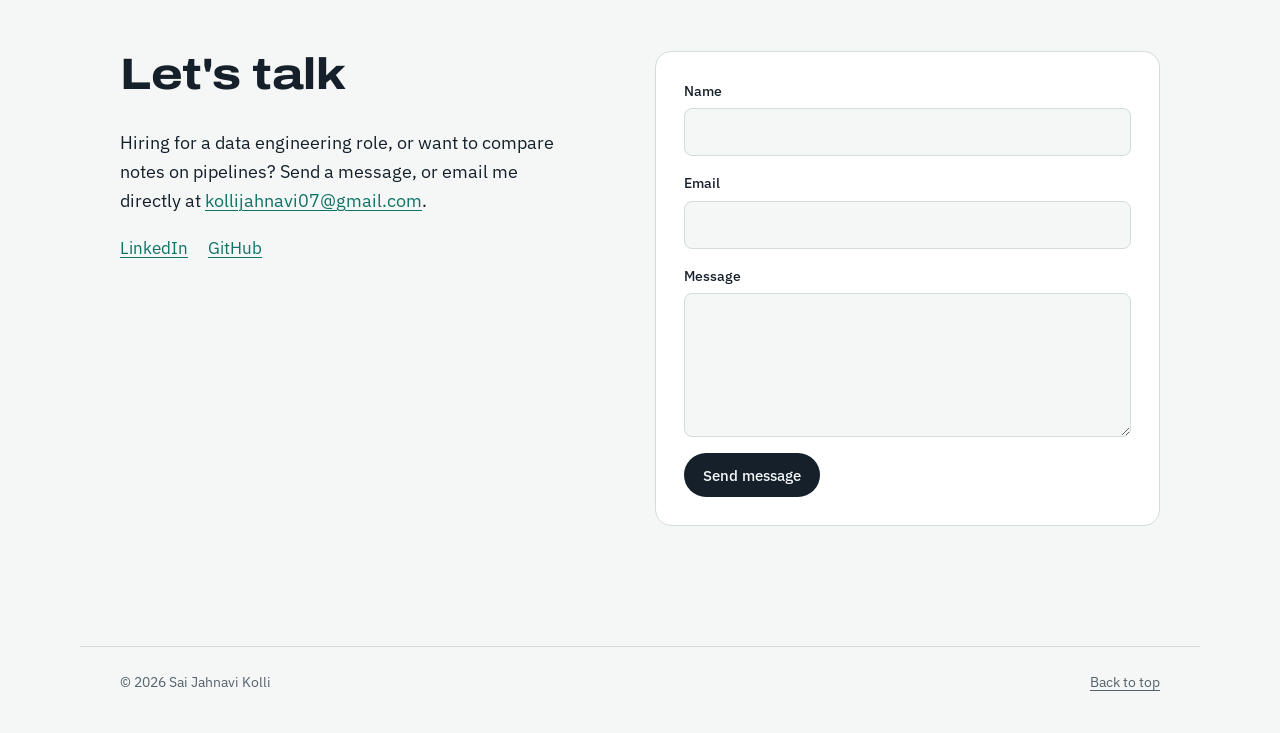
==== commit bba35c75: "Projects: add the eight GitHub projects with stacks and links" ====
--- a/index.html
+++ b/index.html
@@ -16,7 +16,7 @@
   <link rel="preconnect" href="https://fonts.gstatic.com" crossorigin>
   <link href="https://fonts.googleapis.com/css2?family=Archivo:wdth,wght@62..125,400..800&family=IBM+Plex+Sans:ital,wght@0,400;0,500;0,600;1,400&display=swap" rel="stylesheet">
 
-  <link rel="stylesheet" href="styles.css?v=3" />
+  <link rel="stylesheet" href="styles.css?v=4" />
   <script>
     try { var t = localStorage.getItem("theme"); if (t === "light" || t === "dark") document.documentElement.setAttribute("data-theme", t); } catch (e) {}
   </script>
@@ -187,16 +187,77 @@
       <h2 class="section-title" id="projects-title">Projects</h2>
 
       <div class="projects">
-        <article class="project" data-tools="snowflake sql python spark aws">
-          <h3>Snowflake cloud data engineering solution</h3>
-          <p>Continuous, incremental ELT on Snowflake. Snowpipe handles continuous loading, Streams track changes, and Tasks schedule processing, together forming CDC pipelines that keep analytics tables current without full reloads.</p>
-          <p class="stack">Snowflake, SQL, Python, PySpark, AWS</p>
-        </article>
-
-        <article class="project" data-tools="python sql spark snowflake azure cicd">
-          <h3>Cloud data integration and analytics platform</h3>
-          <p>Integration and transformation workflows across AWS and Azure that feed a Snowflake warehouse. Data modeling, validation checks, and CI/CD keep the pipelines production-ready.</p>
-          <p class="stack">Python, SQL, Spark, Snowflake, Azure Data Factory, CI/CD</p>
+        <article class="project" data-tools="snowflake sql python aws cicd">
+          <h3>Snowflake incremental ELT (CDC)</h3>
+          <p>Files land in S3 and Snowpipe loads them as they arrive. Streams capture exactly what changed, and a Task graph merges only those changes into current-state tables, SCD Type 2 history and a daily mart, with no full reloads. Tested end to end against late, duplicate and invalid data, including tasks that fail mid-run.</p>
+          <p class="stack">Snowflake (Snowpipe, Streams, Tasks), SQL, Python, AWS S3, GitHub Actions</p>
+          <p class="project-links">
+            <a href="https://github.com/Kolli-Jahnavi-07/snowflake-incremental-elt" target="_blank" rel="noreferrer">Code on GitHub</a>
+          </p>
+        </article>
+
+        <article class="project" data-tools="python aws azure snowflake cicd">
+          <h3>Multi-cloud ingestion framework</h3>
+          <p>One config-driven framework ingests REST APIs, databases and vendor file drops into S3 and ADLS Gen2, checks every batch against a data contract, and merges it into Snowflake. Survives crashes without duplicates; orchestrated by Azure Data Factory, with infrastructure in Terraform.</p>
+          <p class="stack">Python, AWS S3/IAM, Azure Data Factory, ADLS Gen2, Snowflake, Terraform, Docker</p>
+          <p class="project-links">
+            <a href="https://github.com/Kolli-Jahnavi-07/multicloud-ingestion-framework" target="_blank" rel="noreferrer">Code on GitHub</a>
+          </p>
+        </article>
+
+        <article class="project" data-tools="python sql aws snowflake">
+          <h3>EV battery-health lakehouse on Apache Iceberg</h3>
+          <p>Connected-vehicle telemetry flows into Iceberg tables that score the residual-value risk of leased EVs from battery health. Uses upserts, schema and partition evolution, time travel to past reports, and compaction and snapshot expiry to keep it fast.</p>
+          <p class="stack">Apache Iceberg, PyIceberg, DuckDB, Parquet, AWS Glue, Snowflake</p>
+          <p class="project-links">
+            <a href="https://github.com/Kolli-Jahnavi-07/iceberg-lakehouse" target="_blank" rel="noreferrer">Code on GitHub</a>
+          </p>
+        </article>
+
+        <article class="project" data-tools="python sql cicd">
+          <h3>RAG ingestion pipeline for an AI assistant</h3>
+          <p>The data side of retrieval-augmented generation: syncs a changing policy library incrementally, redacts personal data, chunks and embeds only what changed, and serves hybrid vector and keyword search. A retrieval-accuracy check runs in CI on every change.</p>
+          <p class="stack">Python, embeddings, vector and BM25 search, DuckDB, pgvector</p>
+          <p class="project-links">
+            <a href="https://github.com/Kolli-Jahnavi-07/rag-ingestion-pipeline" target="_blank" rel="noreferrer">Code on GitHub</a>
+          </p>
+        </article>
+
+        <article class="project" data-tools="python spark">
+          <h3>Real-time fraud detection</h3>
+          <p>Card transactions stream through Kafka into Spark Structured Streaming, where windowed rules and stream-to-stream joins flag fraud in about four seconds, written exactly once to Delta Lake and tested by crashing the job mid-stream.</p>
+          <p class="stack">Kafka, Spark Structured Streaming, Delta Lake, Python, Docker</p>
+          <p class="project-links">
+            <a href="https://github.com/Kolli-Jahnavi-07/realtime-fraud-streaming" target="_blank" rel="noreferrer">Code on GitHub</a>
+          </p>
+        </article>
+
+        <article class="project" data-tools="python sql spark snowflake airflow">
+          <h3>Auto loan risk analytics</h3>
+          <p>Raw loan servicing data cleaned in PySpark and modeled with dbt into a tested star schema, with vintage, delinquency and dealer-risk marts on Snowflake, orchestrated by Airflow.</p>
+          <p class="stack">PySpark, dbt, Snowflake, Airflow, SQL</p>
+          <p class="project-links">
+            <a href="https://github.com/Kolli-Jahnavi-07/automotive-loan-risk-analytics" target="_blank" rel="noreferrer">Code on GitHub</a>
+          </p>
+        </article>
+
+        <article class="project" data-tools="python sql airflow">
+          <h3>Medallion CDC pipeline</h3>
+          <p>Change events from an operational database flow through bronze, silver and gold layers with idempotent loads, SCD Type 2 history and a quality gate, then reconcile with the source row for row.</p>
+          <p class="stack">Python, SQL, DuckDB, Airflow</p>
+          <p class="project-links">
+            <a href="https://github.com/Kolli-Jahnavi-07/de-medallion-pipeline" target="_blank" rel="noreferrer">Code on GitHub</a>
+          </p>
+        </article>
+
+        <article class="project" data-tools="sql">
+          <h3>DataWhisperer</h3>
+          <p>A browser-based CSV profiler: drop in a file to see types, missing values, distributions and data-quality issues, then export generated dbt tests and Snowflake or Postgres DDL. Nothing leaves the browser.</p>
+          <p class="stack">TypeScript, DuckDB-WASM, SQL, Vite, Playwright</p>
+          <p class="project-links">
+            <a href="https://github.com/Kolli-Jahnavi-07/DataWhisperer" target="_blank" rel="noreferrer">Code on GitHub</a>
+            <a href="https://kolli-jahnavi-07.github.io/DataWhisperer/" target="_blank" rel="noreferrer">Live demo</a>
+          </p>
         </article>
       </div>
     </section>
--- a/styles.css
+++ b/styles.css
@@ -456,6 +456,14 @@
   color: var(--flow);
   font-weight: 500;
 }
+.project .project-links{
+  margin-top: 12px;
+  display: flex;
+  flex-wrap: wrap;
+  gap: 6px 18px;
+  font-size: 15px;
+  font-weight: 500;
+}
 @media (max-width: 760px){
   .projects{ grid-template-columns: 1fr; }
 }
